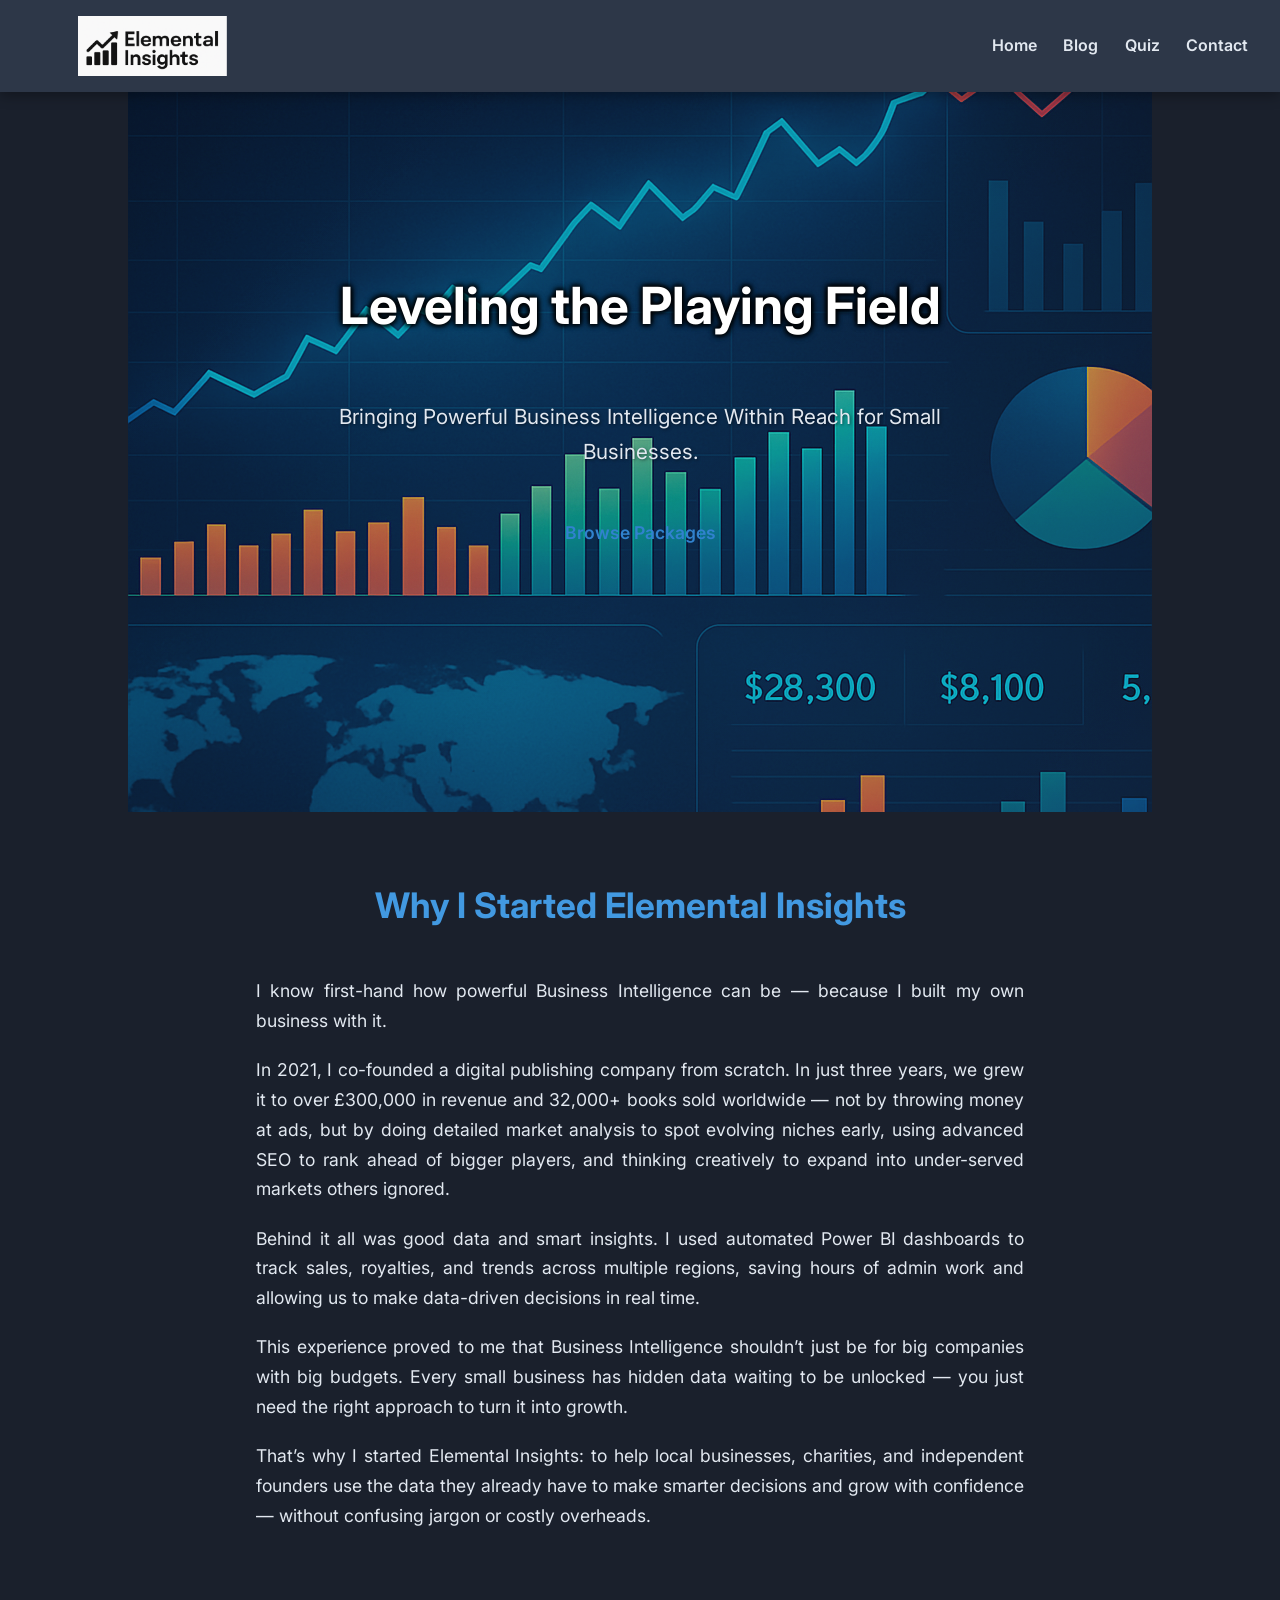
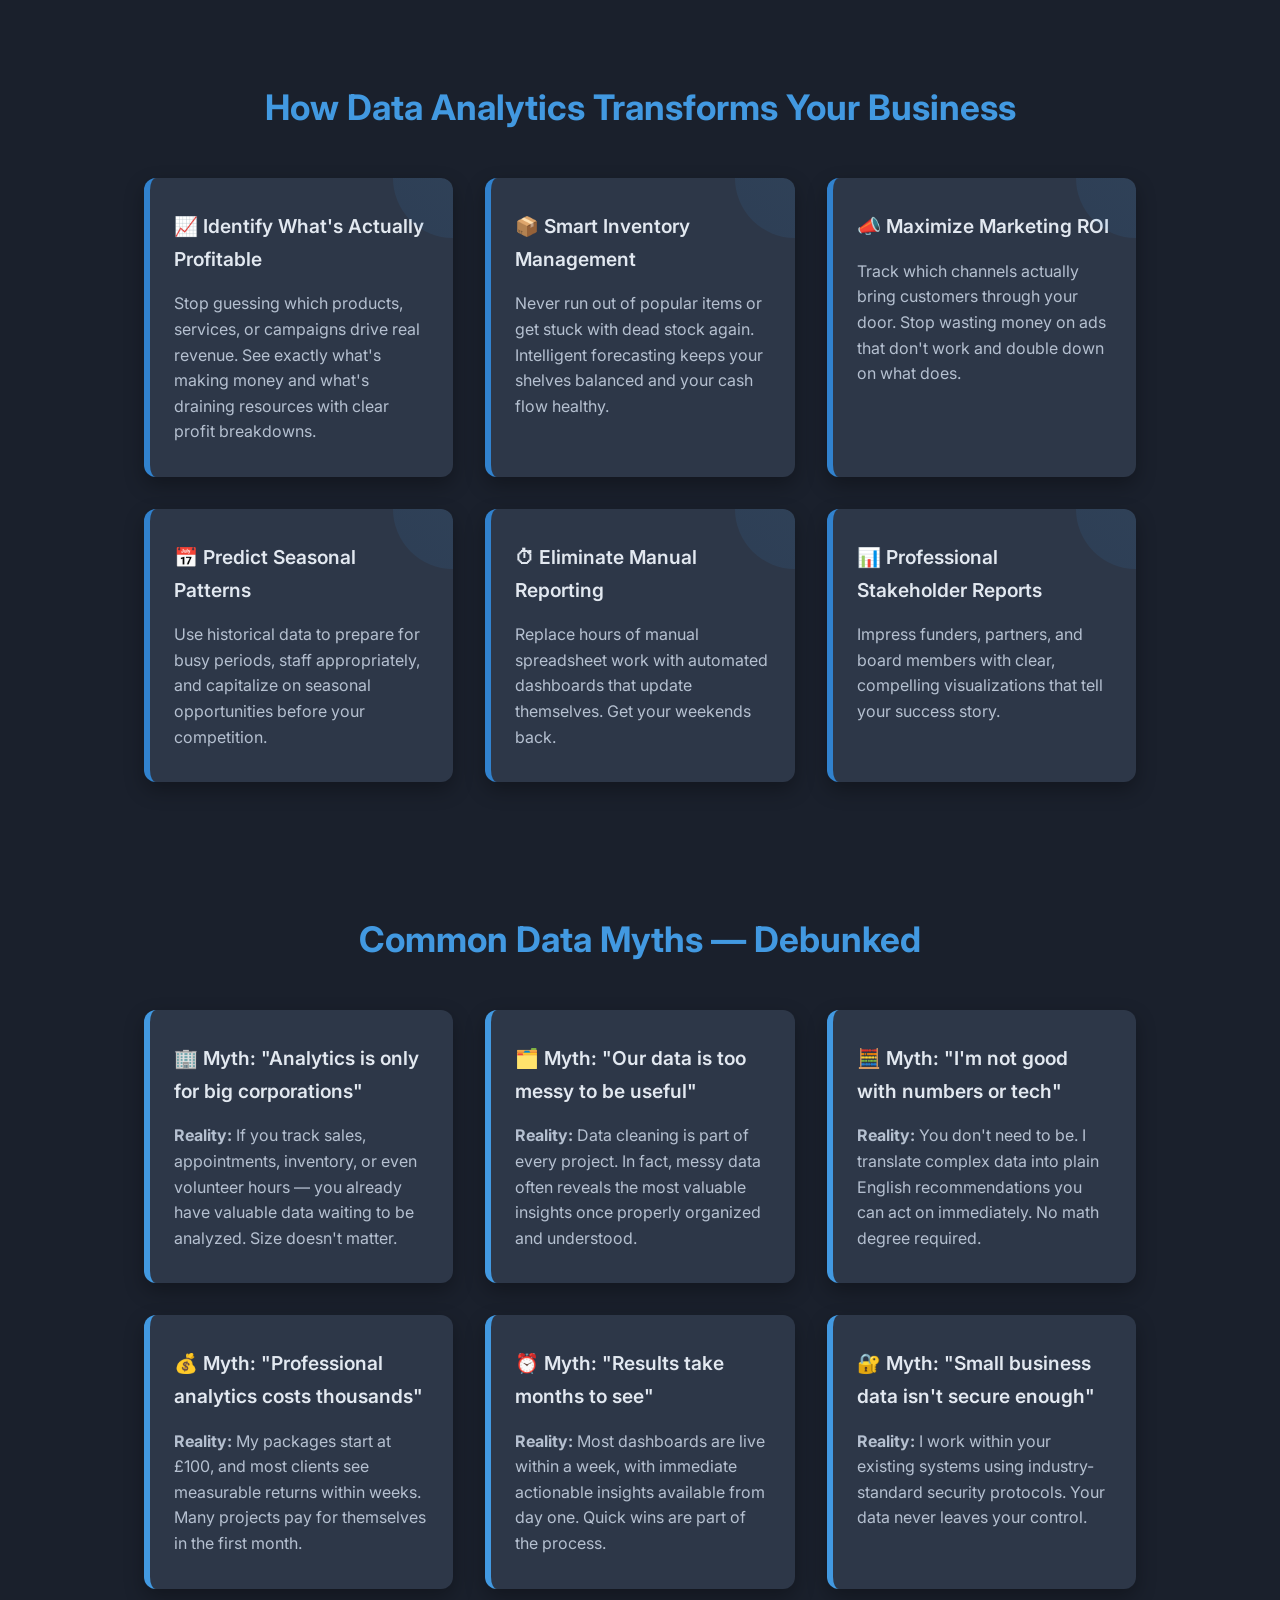
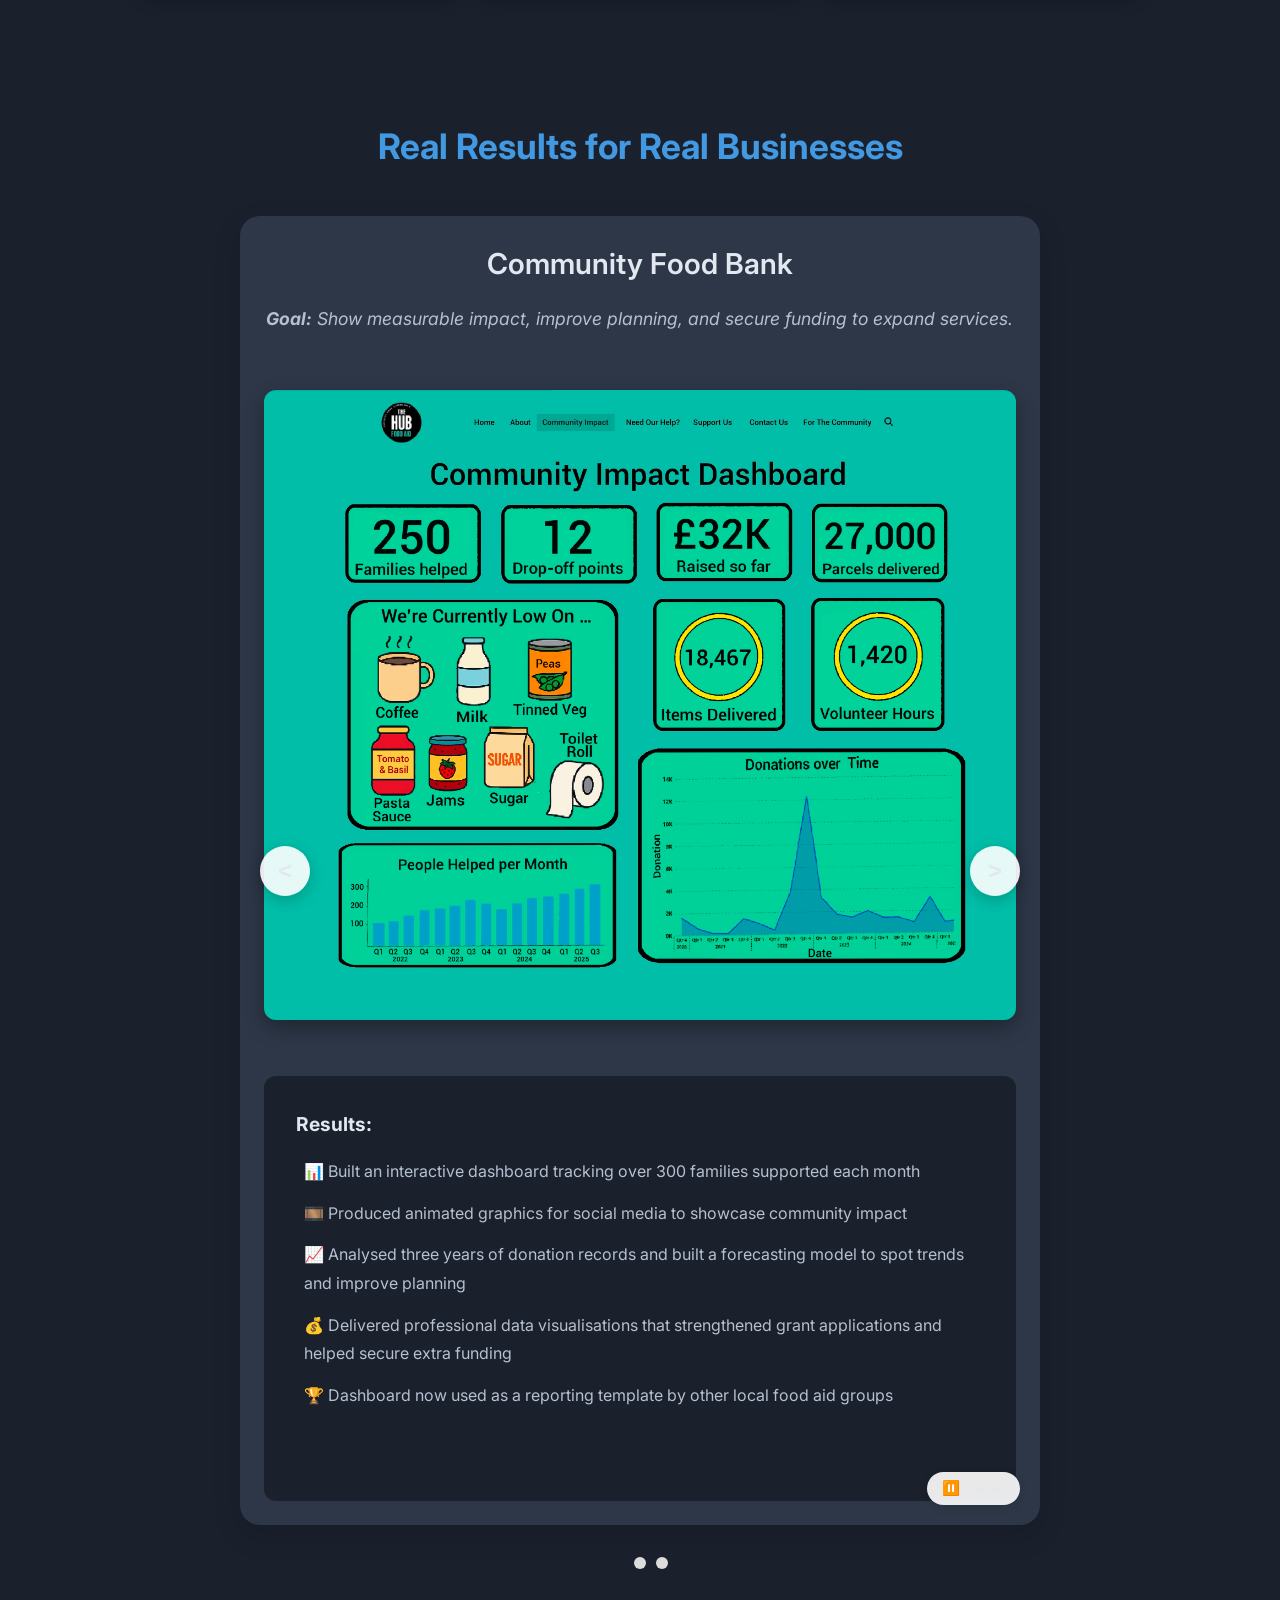
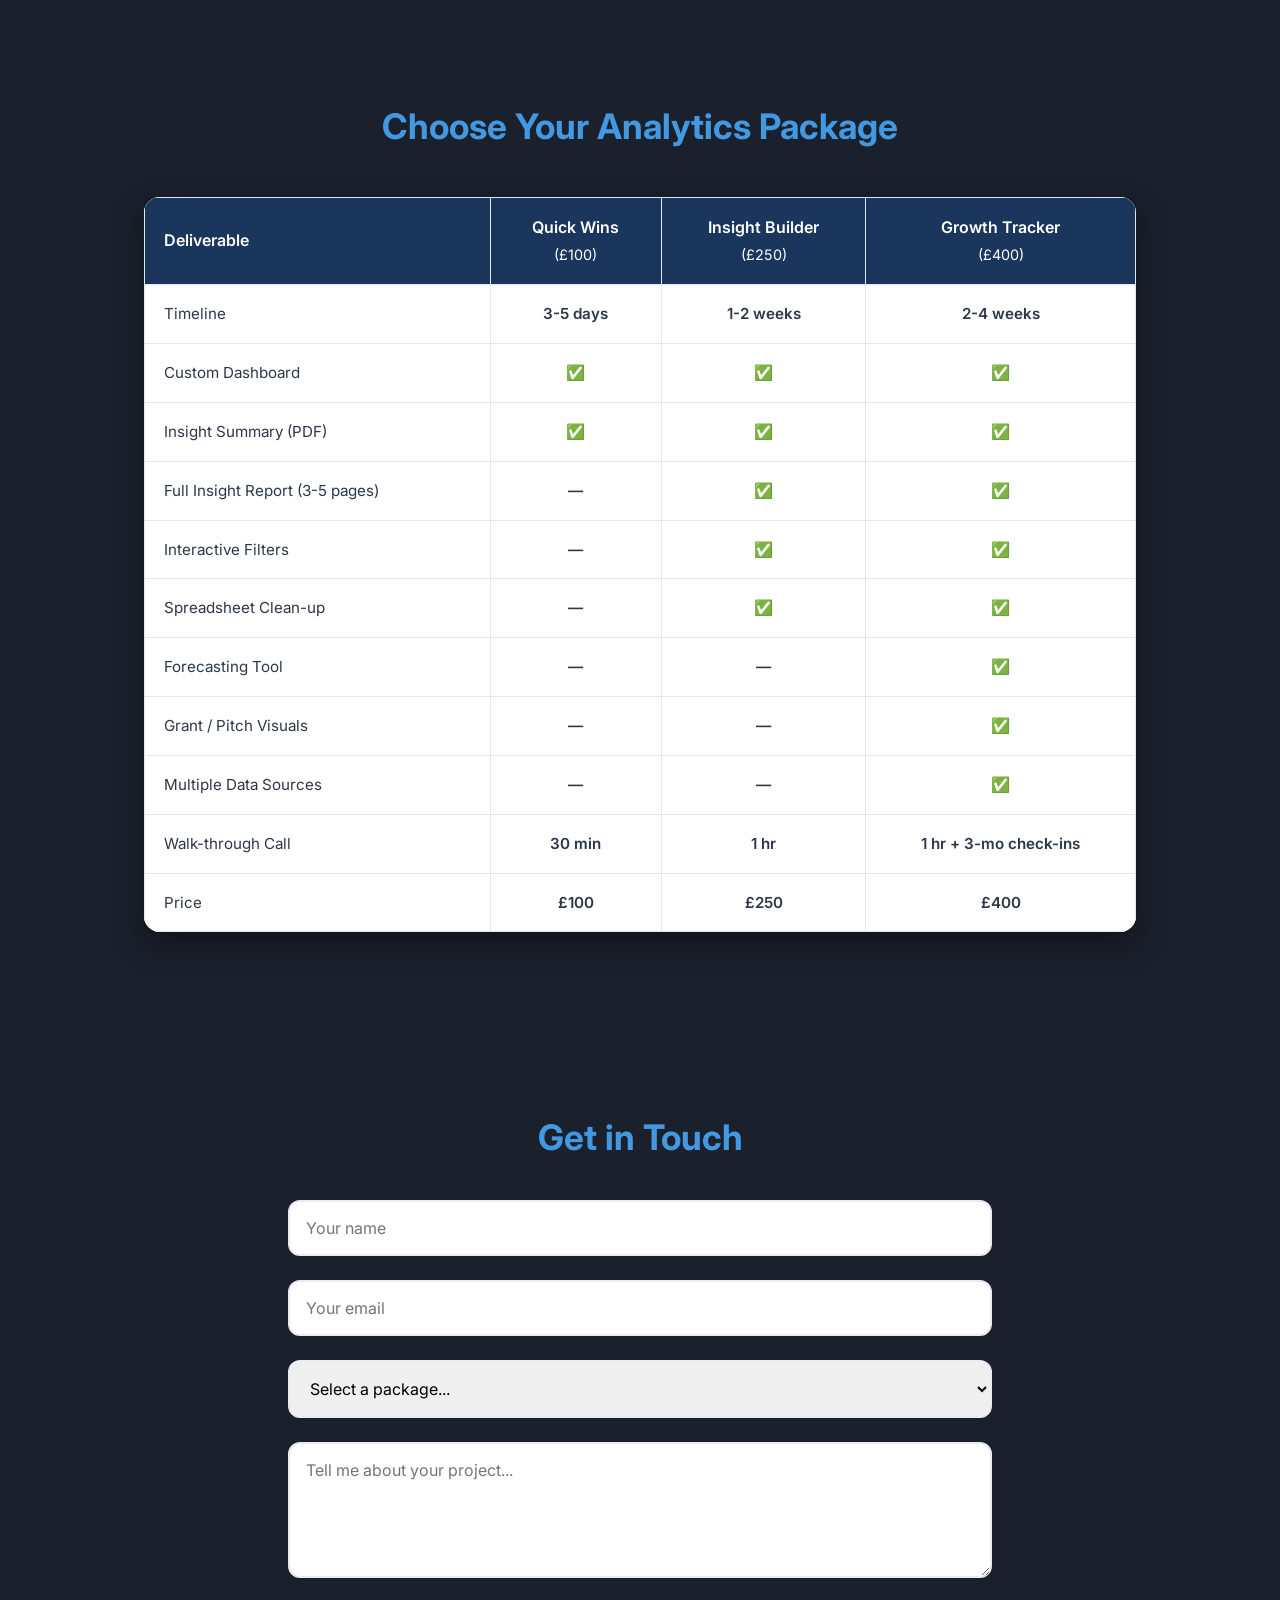
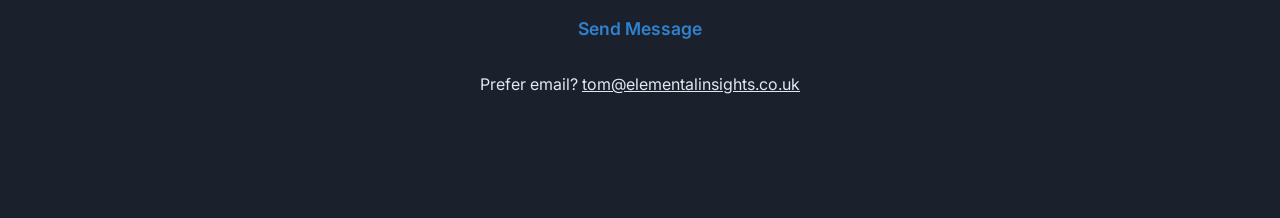
==== index.html @ a01b449b "Update index.html" ====
<!DOCTYPE html>
<html lang="en">
<head>
  <meta charset="UTF-8">
  <meta name="viewport" content="width=device-width, initial-scale=1.0">
  <title>Elemental Insights</title>
  <link href="https://fonts.googleapis.com/css2?family=Inter:wght@400;600;700&display=swap" rel="stylesheet">
  <style>
    :root {
      --brand: #1a365d;
      --accent: #3182ce;
      --secondary: #4299e1;
      --light: #2d3748;
      --white: #ffffff;
      --hover-accent: #2c5282;
      --background: #1a202c;
      --card-bg: #2d3748;
      --text-light: #e2e8f0;
      --text-muted: #b5c0d0;
    }

    * {
      box-sizing: border-box;
      margin: 0;
      padding: 0;
}
@media (max-width: 768px) {
    body {
        padding: 10px 1vw; /* 5% of viewport width on mobile */
    }
}
body {
  font-family: 'Inter', sans-serif;
  background: var(--background);
  color: var(--text-light);
  line-height: 1.7;
  padding: 40px 10vw; /* 15% of viewport width on each side */
}

 /* NAVIGATION */
header {
  display: flex;
  justify-content: space-between;
  align-items: center;
  padding: 1rem 2rem;
  background: var(--card-bg);
  box-shadow: 0 4px 12px rgba(0,0,0,.3);
  position: sticky;
  top: 0 !important;  
  z-index: 999;

  margin-left: -10vw;
  margin-right: -10vw;

  /* Pull header up by the body’s top padding */
  margin-top: -40px; /* MATCH this to your body’s top padding */
  width: 100vw;
}


    .logo {
      display: flex;
      align-items: center;
      gap: 0.6rem;
      font-weight: 700;
      font-size: 1.4rem;
      color: var(--secondary);
    }

    .logo img {
      height: 60px;
      width: 240px;
      object-fit: contain;
    }

    nav a {
      margin-left: 1.4rem;
      color: var(--text-light);
      text-decoration: none;
      font-weight: 600;
      transition: color 0.2s ease;
    }

    nav a:hover {
      color: var(--secondary);
    }

    /* HERO SECTION */
    .hero {
  padding-top: 120px; /* header height + extra */
  min-height: 80vh;
  display: flex;
  flex-direction: column;
  justify-content: flex-start; /* start content from top */
  align-items: center;
  text-align: center;
  padding-left: 40px;
  padding-right: 40px;
  background: linear-gradient(135deg, #1a202c 0%, #2d3748 100%);
  position: relative;
  overflow: hidden;
}
    
 .hero::before {
  content: '';
  position: absolute;
  top: 0;
  left: 0;
  right: 0;
  bottom: 0;
  background: url('Assets/blue.png') center/cover no-repeat;
  opacity: 0.7;
  z-index: 1; /* makes sure it sits behind your text */
}

    .hero-content {
      position: relative;
      z-index: 2;
    }

   .hero h1 {
  margin-top: 50px; /* Adjust this value to push text down */
  font-size: 3.2rem;
  font-weight: 700;
  color: var(--white);
  margin-bottom: 1rem;
  /* Multiple shadows for a smooth black faded outline */
  text-shadow: 
    -2px -2px 4px rgba(0, 0, 0, 0.7),
    2px -2px 4px rgba(0, 0, 0, 0.7),
    -2px 2px 4px rgba(0, 0, 0, 0.7),
    2px 2px 4px rgba(0, 0, 0, 0.7),
    0 0 8px rgba(0, 0, 0, 0.4);
}
  .hero p {
  margin-top: 50px;
  font-size: 1.3rem;
  max-width: 700px;
  margin-bottom: 2rem;
  color: var(--text-light);
  text-shadow: 1px 1px 3px rgba(0, 0, 0, 0.5);
}
      
/* BUTTONS */
.btn {
  display: inline-block;
  padding: 16px 32px;
  font-size: 1.1rem;
  font-weight: 600;
  text-decoration: none;
  border-radius: 8px;
  cursor: pointer;
  transition: all 0.3s ease;
  font-family: inherit;
  min-width: 180px;
  text-align: center;
}

/* Browse Packages Button */
.btn-primary {
  background: #3182ce;  /* <-- blue background always */
  color: var(--white);  /* white text to contrast */
  border: 2px solid #3182ce;
}

.btn-primary:hover {
  background: #2c5282;  /* slightly darker blue on hover */
  color: var(--white);
  transform: translateY(-2px);
}


/* Free Offer Button */
.btn-secondary {
  background: transparent;
  color: #3182ce;
  border: 2px solid #3182ce;
}
.btn-secondary:hover {
  background: #3182ce;
  color: var(--white);
  transform: translateY(-2px);
}

    /* SECTIONS */
    section {
      padding: 4rem 1rem;
      max-width: 1200px;
      margin: auto;
    }

    .section-heading {
      text-align: center;
      margin-bottom: 2.5rem;
      font-size: 2.2rem;
      color: var(--secondary);
      font-weight: 700;
    }

    /* GRIDS */
    .grid {
      display: grid;
      gap: 1.5rem;
    }

    .two-col {
      grid-template-columns: repeat(auto-fit, minmax(280px, 1fr));
    }

    /* CARDS */
    .card {
      background: var(--card-bg);
      padding: 1.8rem;
      border-radius: 12px;
      box-shadow: 0 8px 20px rgba(0,0,0,.3);
      transition: transform 0.3s ease, box-shadow 0.3s ease;
      border: 1px solid rgba(66, 153, 225, 0.1);
    }

    .card:hover {
      transform: translateY(-8px);
      box-shadow: 0 12px 30px rgba(0,0,0,.4);
    }

    /* COMMUNITY FOCUS SECTION */
    .community-focus {
      background: var(--card-bg);
      border-radius: 16px;
      padding: 3rem 2rem;
      margin: 3rem 0;
      text-align: center;
      border: 2px solid var(--accent);
      position: relative;
      overflow: hidden;
    }

    .community-focus::before {
      content: '';
      position: absolute;
      top: 0;
      left: 0;
      right: 0;
      bottom: 0;
      background: linear-gradient(45deg, rgba(49, 130, 206, 0.05) 0%, rgba(66, 153, 225, 0.1) 100%);
    }

    .community-focus-content {
      position: relative;
      z-index: 2;
    }

    .community-focus h3 {
      font-size: 1.8rem;
      color: var(--secondary);
      margin-bottom: 1rem;
    }

    .community-focus .highlight {
      font-size: 1.4rem;
      font-weight: 700;
      color: var(--accent);
      margin: 1rem 0;
    }

    /* HELP SECTION */
    .help-grid {
      display: grid;
      grid-template-columns: repeat(auto-fit, minmax(300px, 1fr));
      gap: 2rem;
      margin-top: 2rem;
    }

    .help-card {
      background: var(--card-bg);
      border-left: 6px solid var(--accent);
      padding: 2rem 1.5rem;
      border-radius: 12px;
      box-shadow: 0 8px 20px rgba(0,0,0,0.3);
      transition: transform 0.3s ease, box-shadow 0.3s ease;
      position: relative;
      overflow: hidden;
    }

    .help-card::before {
      content: '';
      position: absolute;
      top: 0;
      right: 0;
      width: 60px;
      height: 60px;
      background: linear-gradient(45deg, var(--accent), var(--secondary));
      opacity: 0.1;
      border-radius: 0 12px 0 60px;
    }

    .help-card:hover {
      transform: translateY(-8px);
      box-shadow: 0 12px 30px rgba(0,0,0,0.4);
    }

    .help-card h4 {
      margin-bottom: 1rem;
      font-size: 1.2rem;
      color: var(--text-light);
      font-weight: 600;
    }

    .help-card p {
      margin: 0;
      color: var(--text-muted);
      line-height: 1.6;
    }

    /* MYTHS SECTION */
    .myth-grid {
      display: grid;
      grid-template-columns: repeat(auto-fit, minmax(300px, 1fr));
      gap: 2rem;
      margin-top: 2rem;
    }

    .myth-card {
      background: var(--card-bg);
      border-left: 6px solid var(--secondary);
      padding: 2rem 1.5rem;
      border-radius: 12px;
      box-shadow: 0 8px 20px rgba(0,0,0,0.3);
      transition: transform 0.3s ease, box-shadow 0.3s ease;
    }

    .myth-card:hover {
      transform: translateY(-8px);
      box-shadow: 0 12px 30px rgba(0,0,0,0.4);
    }

    .myth-card h4 {
      margin-bottom: 1rem;
      font-size: 1.2rem;
      color: var(--text-light);
      font-weight: 600;
    }

    .myth-card p {
      margin: 0;
      color: var(--text-muted);
      line-height: 1.6;
    }

    /* CAROUSEL */
.carousel-container {
    position: relative;
    max-width: 800px;
    margin: 0 auto;
    overflow: hidden;
    border-radius: 20px;
    box-shadow: 0 10px 30px rgba(0,0,0,0.1);
}

.carousel-track {
    display: flex;
    transition: transform 0.5s ease-in-out;
    width: 300%; /* Changed from 300% */
}
    
.carousel-card {
    flex: 0 0 33.333%; /* Changed from 33.333% */
    background: var(--card-bg);
    padding: 1.5rem;
    display: flex;
    flex-direction: column;
    min-height: 450px;
    color: var(--text-light);
}

.carousel-content h3 {
    font-size: 1.8rem;
    color: var(--text-light);
    margin-bottom: 1rem;
    font-weight: 600;
    text-align: center;
}

.carousel-content p {
    font-size: 1.1rem;
    color: var(--text-muted);
    margin-bottom: 1.5rem;
    line-height: 1.6;
    font-style: italic;
    text-align: center;
}

        .section-image {
            margin: 1rem 0;
            text-align: center;
        }

        .section-image img {
            max-width: 100%;
            height: 200px;
            object-fit: cover;
            border-radius: 12px;
            box-shadow: 0 5px 15px rgba(0,0,0,0.1);
        }

       .results-container {
  background: var(--background); /* Was cut off at "backgroun" */
  padding: 2rem;
  border-radius: 12px;
  margin-top: 1rem;
  flex-grow: 1;
}

.results-container h4 {
  color: var(--text-light);
  margin-bottom: 1rem;
  font-size: 1.2rem;
}

.results-container ul {
  list-style: none;
  color: var(--text-muted);
  line-height: 1.8;
}

.results-container li {
  margin-bottom: 0.8rem;
  padding-left: 0.5rem;
}

.carousel-btn {
  position: absolute;
  top: 50%;
  transform: translateY(-50%);
  background: rgba(255, 255, 255, 0.9);
  border: none;
  border-radius: 50%;
  width: 50px;
  height: 50px;
  font-size: 1.5rem;
  font-weight: bold;
  color: var(--primary);
  cursor: pointer;
  box-shadow: 0 4px 15px rgba(0,0,0,0.2);
  transition: all 0.3s ease;
  z-index: 10;
}

.carousel-btn:hover {
  background: var(--primary);
  color: white;
  transform: translateY(-50%) scale(1.1);
}

.carousel-btn.prev {
  left: 20px;
}

.carousel-btn.next {
  right: 20px;
}

.carousel-indicators {
  display: flex;
  justify-content: center;
  gap: 10px;
  margin-top: 2rem;
}

.indicator {
  width: 12px;
  height: 12px;
  border-radius: 50%;
  background: #ddd;
  cursor: pointer;
  transition: all 0.3s ease;
}

.indicator.active {
  background: var(--primary);
  transform: scale(1.2);
}

.pause-play-btn {
  position: absolute;
  bottom: 20px;
  right: 20px;
  background: rgba(255, 255, 255, 0.9);
  border: none;
  border-radius: 25px;
  padding: 8px 15px;
  font-size: 0.9rem;
  color: var(--primary);
  cursor: pointer;
  box-shadow: 0 2px 10px rgba(0,0,0,0.1);
  transition: all 0.3s ease;
}

.pause-play-btn:hover {
  background: var(--primary);
  color: white;
}

        @media (max-width: 768px) {
            .section-heading {
                font-size: 2rem;
                margin-bottom: 2rem;
            }

            .carousel-card {
                padding: 1.5rem;
                min-height: 500px;
            }

            .carousel-content h3 {
                font-size: 1.5rem;
            }

            .carousel-content p {
                font-size: 1rem;
            }

          .carousel-btn {
  position: absolute;
  top: 50%;
  transform: translateY(-50%);
  background: rgba(49, 130, 206, 0.9); /* Use solid color instead of var(--primary) */
  border: none;
  border-radius: 50%;
  width: 50px;
  height: 50px;
  font-size: 1.5rem;
  font-weight: bold;
  color: white; /* Use white instead of variable */
  cursor: pointer;
  box-shadow: 0 4px 15px rgba(0,0,0,0.2);
  transition: all 0.3s ease;
  z-index: 10;
}
.carousel-btn:hover {
  background: #2c5282; /* Use solid color instead of var(--primary) */
  color: white;
  transform: translateY(-50%) scale(1.1);
}
            .carousel-btn.prev {
                left: 10px;
            }

            .carousel-btn.next {
                right: 10px;
            }
        }

    /* TABLES */
    .table-container {
      background: var(--white);
      border-radius: 16px;
      overflow: hidden;
      box-shadow: 0 12px 30px rgba(0,0,0,0.4);
      margin-top: 2rem;
    }

    table {
      width: 100%;
      border-collapse: collapse;
      font-size: 0.95rem;
      background: var(--white);
    }

    th, td {
      padding: 1rem 1.2rem;
      border: 1px solid #e2e8f0;
      text-align: center;
    }

    th {
      background: var(--brand);
      color: var(--white);
      font-weight: 600;
      font-size: 1rem;
    }

    td {
      color: #2d3748;
    }

    th:first-child, td:first-child {
      text-align: left;
    }

    td.center {
      text-align: center;
      font-weight: 600;
    }

    select {
      cursor: pointer;
    }

    /* IMAGES */
    .section-image {
      text-align: center;
      margin: 2rem 0;
    }

    .section-image img {
      max-width: 100%;
      height: auto;
      border-radius: 12px;
      box-shadow: 0 8px 20px rgba(0,0,0,0.3);
    }

    /* FOOTER */
    footer {
      background: var(--brand);
      color: var(--white);
      text-align: center;
      padding: 3rem 1rem;
      font-size: 0.9rem;
      margin-top: 4rem;
    }

    /* RESPONSIVE */
    @media (max-width: 768px) {
      .hero h1 {
        font-size: 2.4rem;
      }

      .hero p {
        font-size: 1.1rem;
      }

      .btn {
        min-width: 150px;
        padding: 14px 24px;
      }

      .carousel-card iframe {
        height: 500px;
      }

      .logo img {
        width: 180px;
        height: 45px;
      }

      nav {
        display: flex;
        flex-wrap: wrap;
        gap: 0.5rem;
      }

      nav a {
        margin-left: 0.5rem;
        font-size: 0.9rem;
      }

      th, td {
        padding: 0.7rem;
        font-size: 0.85rem;
      }
    }

      /* Contact Form Styles */
#contact {
    max-width: 800px;
    margin: 4rem auto 2rem;
    background: var(--background);
    padding: 3rem;
    border-radius: 20px;
    box-shadow: var(--shadow);
}

#contact .section-heading {
    margin-bottom: 2rem;
}

form {
    display: flex;
    flex-direction: column;
    gap: 1.5rem;
}

input, select, textarea {
    width: 100%;
    padding: 1rem;
    border: 2px solid #e9ecef;
    border-radius: 12px;
    font-size: 1rem;
    font-family: inherit;
    transition: border-color 0.3s ease;
}

input:focus, select:focus, textarea:focus {
    outline: none;
    border-color: var(--primary);
    box-shadow: 0 0 0 3px rgba(102, 126, 234, 0.1);
}

textarea {
    resize: vertical;
    min-height: 120px;
}

.btn {
    padding: 1rem 2rem;
    border: none;
    border-radius: 12px;
    font-size: 1.1rem;
    font-weight: 600;
    cursor: pointer;
    transition: all 0.3s ease;
    text-decoration: none;
    display: inline-block;
    text-align: center;
}

.btn-primary {
    background: linear-gradient(135deg, var(--primary) 0%, var(--secondary) 100%);
    color: white;
}

.btn-primary:hover {
    transform: translateY(-2px);
    box-shadow: 0 10px 25px rgba(102, 126, 234, 0.3);
}

footer {
    text-align: center;
    padding: 2rem;
    color: var(--text-muted);
    background: var(--background);
    margin-top: 2rem;
}
    .about-text {
  max-width: 800px;
  margin: 0 auto;
  padding: 0 1rem;
  text-align: justify;
  font-size: 1.1rem;
  line-height: 1.7;
}

.about-text p {
  margin-bottom: 1.2rem; /* adds clear space between paragraphs */
}
  </style>
</head>
















  



  
<body>
   <!-- NAVIGATION-->
  <header>
  <div class="logo">
    <img src="Assets/logo.png" alt="Elemental Insights Logo">
  </div>
  <nav>
    <a href="index.html">Home</a>
    <a href="blog.html">Blog</a>
    <a href="quiz.html">Quiz</a>
    <a href="index.html#contact">Contact</a>
  </nav>
</header>

  <!-- HERO -->
  <section class="hero" id="hero">
    <div class="hero-content">
      <h1>Leveling the Playing Field</h1>
      <p>Bringing Powerful Business Intelligence Within Reach for Small Businesses.</p>
      <div style="display: flex; gap: 1rem; flex-wrap: wrap; justify-content: center; margin-top: 2rem;">
        <a href="#packages" class="btn btn-secondary">Browse Packages</a>
      </div>
    </div>
  </section>

<!-- ABOUT -->
<section id="about">
  <h2 class="section-heading">Why I Started Elemental Insights</h2>
  <div class="about-text">
    <p>I know first-hand how powerful Business Intelligence can be — because I built my own business with it.</p>
    <p>In 2021, I co-founded a digital publishing company from scratch. In just three years, we grew it to over £300,000 in revenue and 32,000+ books sold worldwide — not by throwing money at ads, but by doing detailed market analysis to spot evolving niches early, using advanced SEO to rank ahead of bigger players, and thinking creatively to expand into under-served markets others ignored.</p>
    <p>Behind it all was good data and smart insights. I used automated Power BI dashboards to track sales, royalties, and trends across multiple regions, saving hours of admin work and allowing us to make data-driven decisions in real time.</p>
    <p>This experience proved to me that Business Intelligence shouldn’t just be for big companies with big budgets. Every small business has hidden data waiting to be unlocked — you just need the right approach to turn it into growth.</p>
    <p>That’s why I started Elemental Insights: to help local businesses, charities, and independent founders use the data they already have to make smarter decisions and grow with confidence — without confusing jargon or costly overheads.</p>
  </div>
</section>
  

  <!-- HOW I HELP -->
  <section id="help">
    <h2 class="section-heading">How Data Analytics Transforms Your Business</h2>
    <div class="section-image">
     
    </div>
    <div class="help-grid">
      <div class="help-card">
        <h4>📈 Identify What's Actually Profitable</h4>
        <p>Stop guessing which products, services, or campaigns drive real revenue. See exactly what's making money and what's draining resources with clear profit breakdowns.</p>
      </div>

      <div class="help-card">
        <h4>📦 Smart Inventory Management</h4>
        <p>Never run out of popular items or get stuck with dead stock again. Intelligent forecasting keeps your shelves balanced and your cash flow healthy.</p>
      </div>

      <div class="help-card">
        <h4>📣 Maximize Marketing ROI</h4>
        <p>Track which channels actually bring customers through your door. Stop wasting money on ads that don't work and double down on what does.</p>
      </div>

      <div class="help-card">
        <h4>📅 Predict Seasonal Patterns</h4>
        <p>Use historical data to prepare for busy periods, staff appropriately, and capitalize on seasonal opportunities before your competition.</p>
      </div>

      <div class="help-card">
        <h4>⏱ Eliminate Manual Reporting</h4>
        <p>Replace hours of manual spreadsheet work with automated dashboards that update themselves. Get your weekends back.</p>
      </div>

      <div class="help-card">
        <h4>📊 Professional Stakeholder Reports</h4>
        <p>Impress funders, partners, and board members with clear, compelling visualizations that tell your success story.</p>
      </div>
    </div>
  </section>

  <!-- MYTHS -->
  <section id="myths">
    <h2 class="section-heading">Common Data Myths — Debunked</h2>
    <div class="section-image">
    
    </div>
    <div class="myth-grid">
      <div class="myth-card">
        <h4>🏢 Myth: "Analytics is only for big corporations"</h4>
        <p><strong>Reality:</strong> If you track sales, appointments, inventory, or even volunteer hours — you already have valuable data waiting to be analyzed. Size doesn't matter.</p>
      </div>

      <div class="myth-card">
        <h4>🗂️ Myth: "Our data is too messy to be useful"</h4>
        <p><strong>Reality:</strong> Data cleaning is part of every project. In fact, messy data often reveals the most valuable insights once properly organized and understood.</p>
      </div>

      <div class="myth-card">
        <h4>🧮 Myth: "I'm not good with numbers or tech"</h4>
        <p><strong>Reality:</strong> You don't need to be. I translate complex data into plain English recommendations you can act on immediately. No math degree required.</p>
      </div>

      <div class="myth-card">
        <h4>💰 Myth: "Professional analytics costs thousands"</h4>
        <p><strong>Reality:</strong> My packages start at £100, and most clients see measurable returns within weeks. Many projects pay for themselves in the first month.</p>
      </div>

      <div class="myth-card">
        <h4>⏰ Myth: "Results take months to see"</h4>
        <p><strong>Reality:</strong> Most dashboards are live within a week, with immediate actionable insights available from day one. Quick wins are part of the process.</p>
      </div>

      <div class="myth-card">
        <h4>🔐 Myth: "Small business data isn't secure enough"</h4>
        <p><strong>Reality:</strong> I work within your existing systems using industry-standard security protocols. Your data never leaves your control.</p>
      </div>
    </div>
  </section>

  <!-- CASE STUDIES -->
   <section id="cases">
  <h2 class="section-heading">Real Results for Real Businesses</h2>
  <div class="carousel-container">
    <div class="carousel-track" id="carouselTrack">

      <!-- Case Study 1 -->
      <div class="carousel-card">
        <div class="carousel-content">
          <h3>Community Food Bank</h3>
          <p><strong>Goal:</strong> Show measurable impact, improve planning, and secure funding to expand services.</p>
        </div>
        <div class="section-image">
          <img src="Assets/Food_bank_dashboard.JPG" alt="Community food bank dashboard">
        </div>
        <div class="results-container">
          <h4>Results:</h4>
          <ul>
            <li>📊 Built an interactive dashboard tracking over 300 families supported each month</li>
            <li>🎞️ Produced animated graphics for social media to showcase community impact</li>
            <li>📈 Analysed three years of donation records and built a forecasting model to spot trends and improve planning</li>
            <li>💰 Delivered professional data visualisations that strengthened grant applications and helped secure extra funding</li>
            <li>🏆 Dashboard now used as a reporting template by other local food aid groups</li>
          </ul>
        </div>
      </div>

      <!-- Case Study 2 -->
      <div class="carousel-card">
        <div class="carousel-content">
          <h3>Independent Amazon Publisher</h3>
          <p><strong>Goal:</strong> Track royalties by niche, find high-ROI keywords, and grow organic sales.</p>
        </div>
        <div class="section-image">
          <img src="Assets/Book_Dashbord.GIF" alt="Amazon KDP sales dashboard">
        </div>
        <div class="results-container">
          <h4>Results:</h4>
          <ul>
            <li>📚 Built a clear sales dashboard tracking royalties by book type, keyword, and season</li>
            <li>🔍 Identified top-performing niches and keywords, boosting ad ROI by 40%</li>
            <li>📈 Discovered new keywords that tripled monthly organic sales</li>
            <li>⏰ Automated daily royalty tracking, saving hours of manual downloads</li>
          </ul>
        </div>
      </div>

      <!-- Case Study 3 -->
      <div class="carousel-card">
        <div class="carousel-content">
          <h3>Independent E-commerce Store</h3>
          <p><strong>Goal:</strong> Optimise inventory, identify bestsellers, and increase repeat purchases.</p>
        </div>
        <div class="section-image">
          <img src="Assets/Online_retail_dashboard.GIF" alt="E-commerce sales and inventory dashboard">
        </div>
        <div class="results-container">
          <h4>Results:</h4>
          <ul>
            <li>📦 Built an inventory dashboard showing bestsellers and slow movers in real time</li>
            <li>📈 Identified repeat customer segments with double the average order value</li>
            <li>🔄 Improved stock turnover by 20% through smarter restock planning</li>
            <li>💌 Enabled targeted email campaigns that increased repeat sales by 25% in three months</li>
          </ul>
       </div>
      </div>
</div> <!-- This closes carousel-track -->
    
    <!-- Move the buttons HERE - after carousel-track closes but before carousel-container closes -->
    <button class="carousel-btn prev" onclick="prevSlide()">&lt;</button>
    <button class="carousel-btn next" onclick="nextSlide()">&gt;</button>
    <button class="pause-play-btn" id="pausePlayBtn" onclick="toggleAutoSlide()">⏸️ Pause</button>
        
  </div> <!-- This closes carousel-container -->
        <div class="carousel-indicators">
            <span class="indicator active" onclick="goToSlide(0)"></span>
            <span class="indicator" onclick="goToSlide(1)"></span>
            <span class="indicator" onclick="goToSlide(2)"></span>
        </div>
    </section>

    <script>
        document.addEventListener('DOMContentLoaded', function() {
    let currentSlide = 0;
    const totalSlides = 3;
    let autoSlideInterval;
    let isAutoSliding = true;
    const autoSlideDelay = 5000;

    const carouselTrack = document.getElementById('carouselTrack');
    const indicators = document.querySelectorAll('.indicator');
    const pausePlayBtn = document.getElementById('pausePlayBtn');

    if (!carouselTrack) {
        console.error('Carousel track not found');
        return;
    }

 function updateCarousel() {
    const translateX = -currentSlide * 33.333;
    carouselTrack.style.transform = `translateX(${translateX}%)`;
    
    // Update indicators
    if (indicators.length > 0) {
        indicators.forEach((indicator, index) => {
            indicator.classList.toggle('active', index === currentSlide);
        });
    }
}
  
    function nextSlide() {
    currentSlide = (currentSlide + 1) % totalSlides;
    updateCarousel();
}

function prevSlide() {
    currentSlide = (currentSlide - 1 + totalSlides) % totalSlides;
    updateCarousel();
}

   window.goToSlide = function(index) {
    if (index >= 0 && index < totalSlides) { // Add bounds checking
        currentSlide = index;
        updateCarousel();
    }
}

    window.nextSlide = nextSlide;
    window.prevSlide = prevSlide;

    function startAutoSlide() {
        autoSlideInterval = setInterval(nextSlide, autoSlideDelay);
    }

    function stopAutoSlide() {
        clearInterval(autoSlideInterval);
    }

    window.toggleAutoSlide = function() {
        if (isAutoSliding) {
            stopAutoSlide();
            if (pausePlayBtn) pausePlayBtn.innerHTML = '▶️ Play';
            isAutoSliding = false;
        } else {
            startAutoSlide();
            if (pausePlayBtn) pausePlayBtn.innerHTML = '⏸️ Pause';
            isAutoSliding = true;
        }
    }

    // Event listeners
    const carouselContainer = document.querySelector('.carousel-container');
    if (carouselContainer) {
        carouselContainer.addEventListener('mouseenter', () => {
            if (isAutoSliding) stopAutoSlide();
        });

        carouselContainer.addEventListener('mouseleave', () => {
            if (isAutoSliding) startAutoSlide();
        });
    }

    // Initialize
    updateCarousel();
    startAutoSlide();

    // Package selection function
    window.selectPackage = function(packageType) {
        setTimeout(() => {
            const packageSelect = document.getElementById('package-select');
            if (packageSelect) {
                packageSelect.value = packageType;
                packageSelect.focus();
            }
        }, 500);
    }
});
    </script>

   <!-- PACKAGES -->
    <section id="packages">
        <h2 class="section-heading">Choose Your Analytics Package</h2>
        <div class="section-image">
        </div>
        <div class="table-container">
            <table>
                <thead>
                    <tr>
                        <th>Deliverable</th>
                        <th>Quick Wins<br><span style="font-weight: 400; font-size: 0.9rem;">(£100)</span></th>
                        <th>Insight Builder<br><span style="font-weight: 400; font-size: 0.9rem;">(£250)</span></th>
                        <th>Growth Tracker<br><span style="font-weight: 400; font-size: 0.9rem;">(£400)</span></th>
                    </tr>
                </thead>
                <tbody>
                    <tr>
                        <td class="feature-name">Timeline</td>
                        <td class="center">3-5 days</td>
                        <td class="center">1-2 weeks</td>
                        <td class="center">2-4 weeks</td>
                    </tr>
                    <tr>
                        <td class="feature-name">Custom Dashboard</td>
                        <td class="center check">✅</td>
                        <td class="center check">✅</td>
                        <td class="center check">✅</td>
                    </tr>
                    <tr>
                        <td class="feature-name">Insight Summary (PDF)</td>
                        <td class="center check">✅</td>
                        <td class="center check">✅</td>
                        <td class="center check">✅</td>
                    </tr>
                    <tr>
                        <td class="feature-name">Full Insight Report (3-5 pages)</td>
                        <td class="center cross">—</td>
                        <td class="center check">✅</td>
                        <td class="center check">✅</td>
                    </tr>
                    <tr>
                        <td class="feature-name">Interactive Filters</td>
                        <td class="center cross">—</td>
                        <td class="center check">✅</td>
                        <td class="center check">✅</td>
                    </tr>
                    <tr>
                        <td class="feature-name">Spreadsheet Clean-up</td>
                        <td class="center cross">—</td>
                        <td class="center check">✅</td>
                        <td class="center check">✅</td>
                    </tr>
                    <tr>
                        <td class="feature-name">Forecasting Tool</td>
                        <td class="center cross">—</td>
                        <td class="center cross">—</td>
                        <td class="center check">✅</td>
                    </tr>
                    <tr>
                        <td class="feature-name">Grant / Pitch Visuals</td>
                        <td class="center cross">—</td>
                        <td class="center cross">—</td>
                        <td class="center check">✅</td>
                    </tr>
                    <tr>
                        <td class="feature-name">Multiple Data Sources</td>
                        <td class="center cross">—</td>
                        <td class="center cross">—</td>
                        <td class="center check">✅</td>
                    </tr>
                    <tr>
                        <td class="feature-name">Walk-through Call</td>
                        <td class="center">30 min</td>
                        <td class="center">1 hr</td>
                        <td class="center">1 hr + 3-mo check-ins</td>
                    </tr>
                    <tr>
                        <td class="feature-name price-highlight">Price</td>
                        <td class="center price-highlight">£100</td>
                        <td class="center price-highlight">£250</td>
                        <td class="center price-highlight">£400</td>
                    </tr>
                </tbody>
            </table>
        </div>
    </section>
   
       <!-- CONTACT -->
    <section id="contact">
        <h2 class="section-heading">Get in Touch</h2>
        <form action="https://formspree.io/f/mnqepjwp" method="POST">
            <input type="text" name="name" placeholder="Your name" required>
            <input type="email" name="email" placeholder="Your email" required>
            <select name="package" id="package-select" required>
                <option value="">Select a package...</option>
                <option value="quick-wins">Quick Wins - £100</option>
                <option value="insight-builder">Insight Builder - £250</option>
                <option value="growth-tracker">Growth Tracker - £400</option>
                <option value="consultation">Just want to chat first</option>
            </select>
            <textarea name="message" rows="5" placeholder="Tell me about your project..." required></textarea>
            <button type="submit" class="btn btn-secondary">Send Message</button>
        </form>
        <p style="text-align:center;margin-top:1rem">Prefer email? <a href="mailto:tom@elementalinsights.co.uk" style="color: var(--primary);">tom@elementalinsights.co.uk</a></p>
    </section>

</body>
</html>
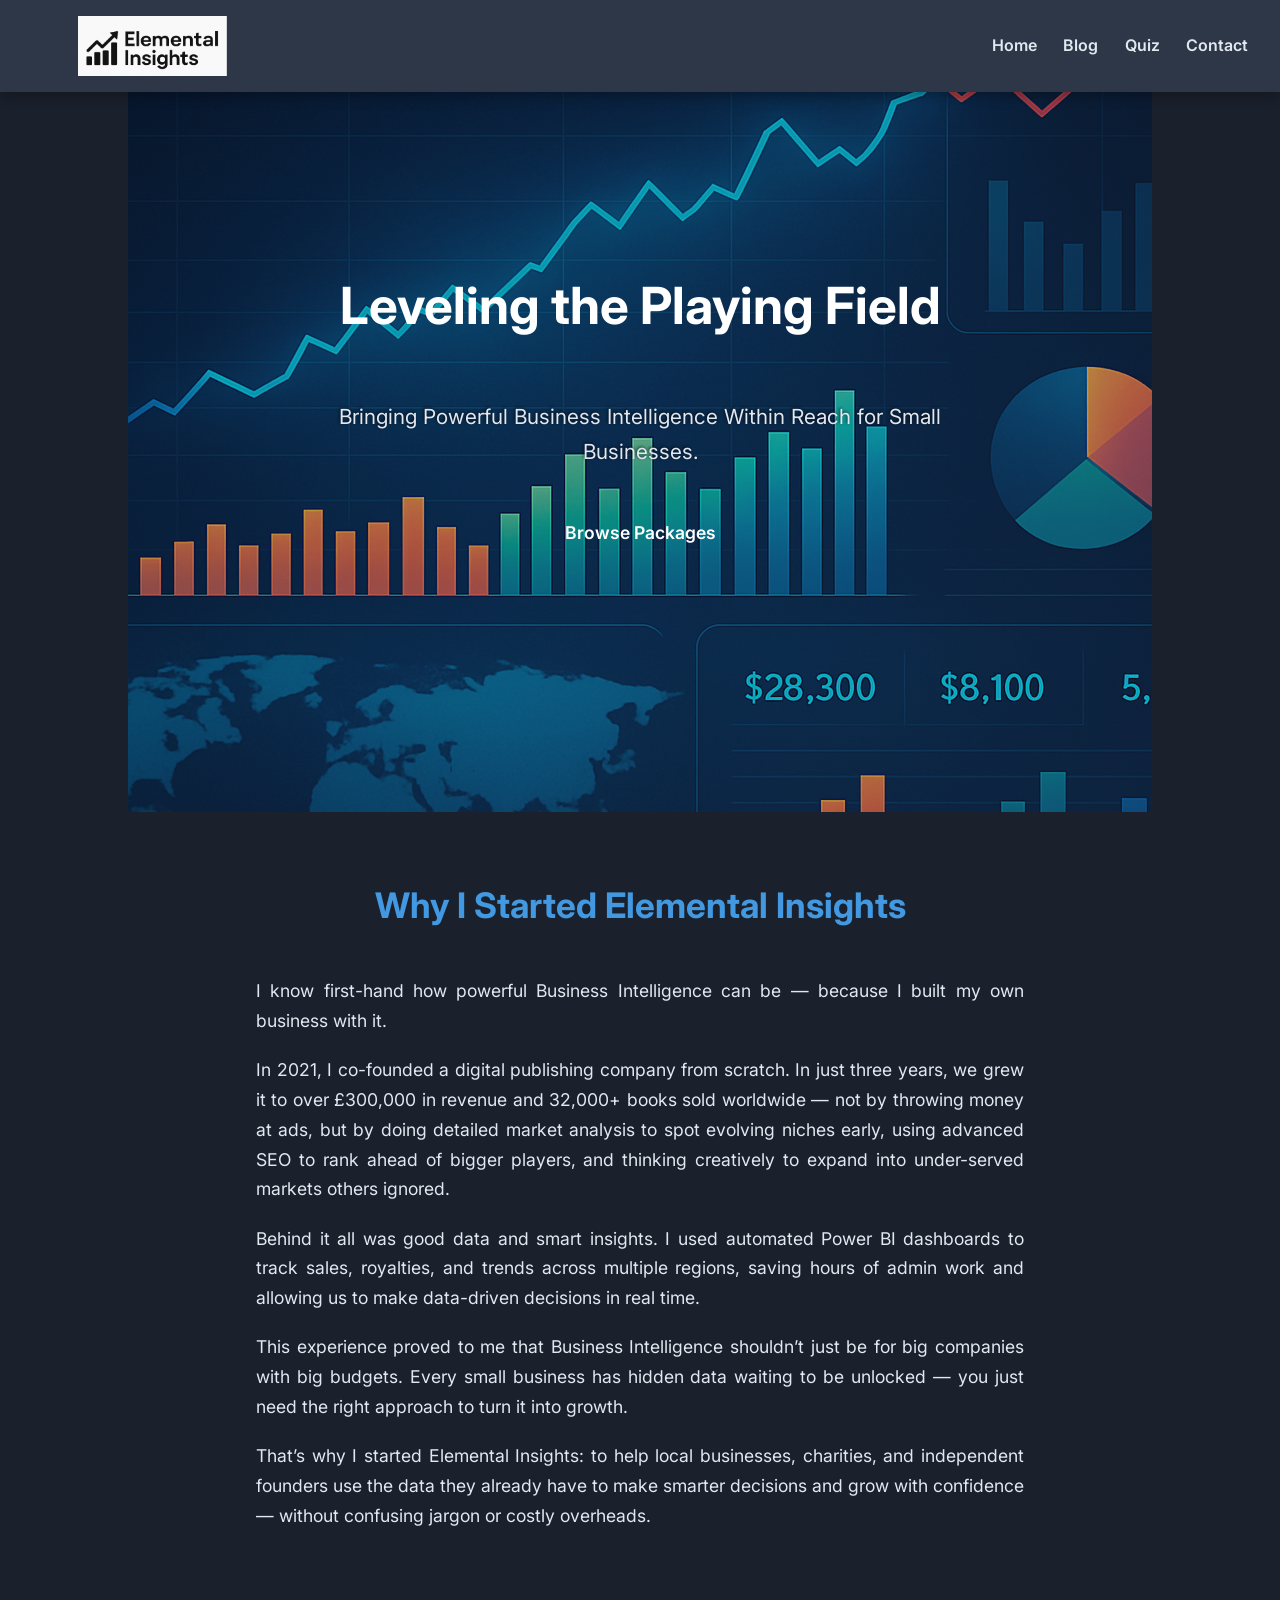
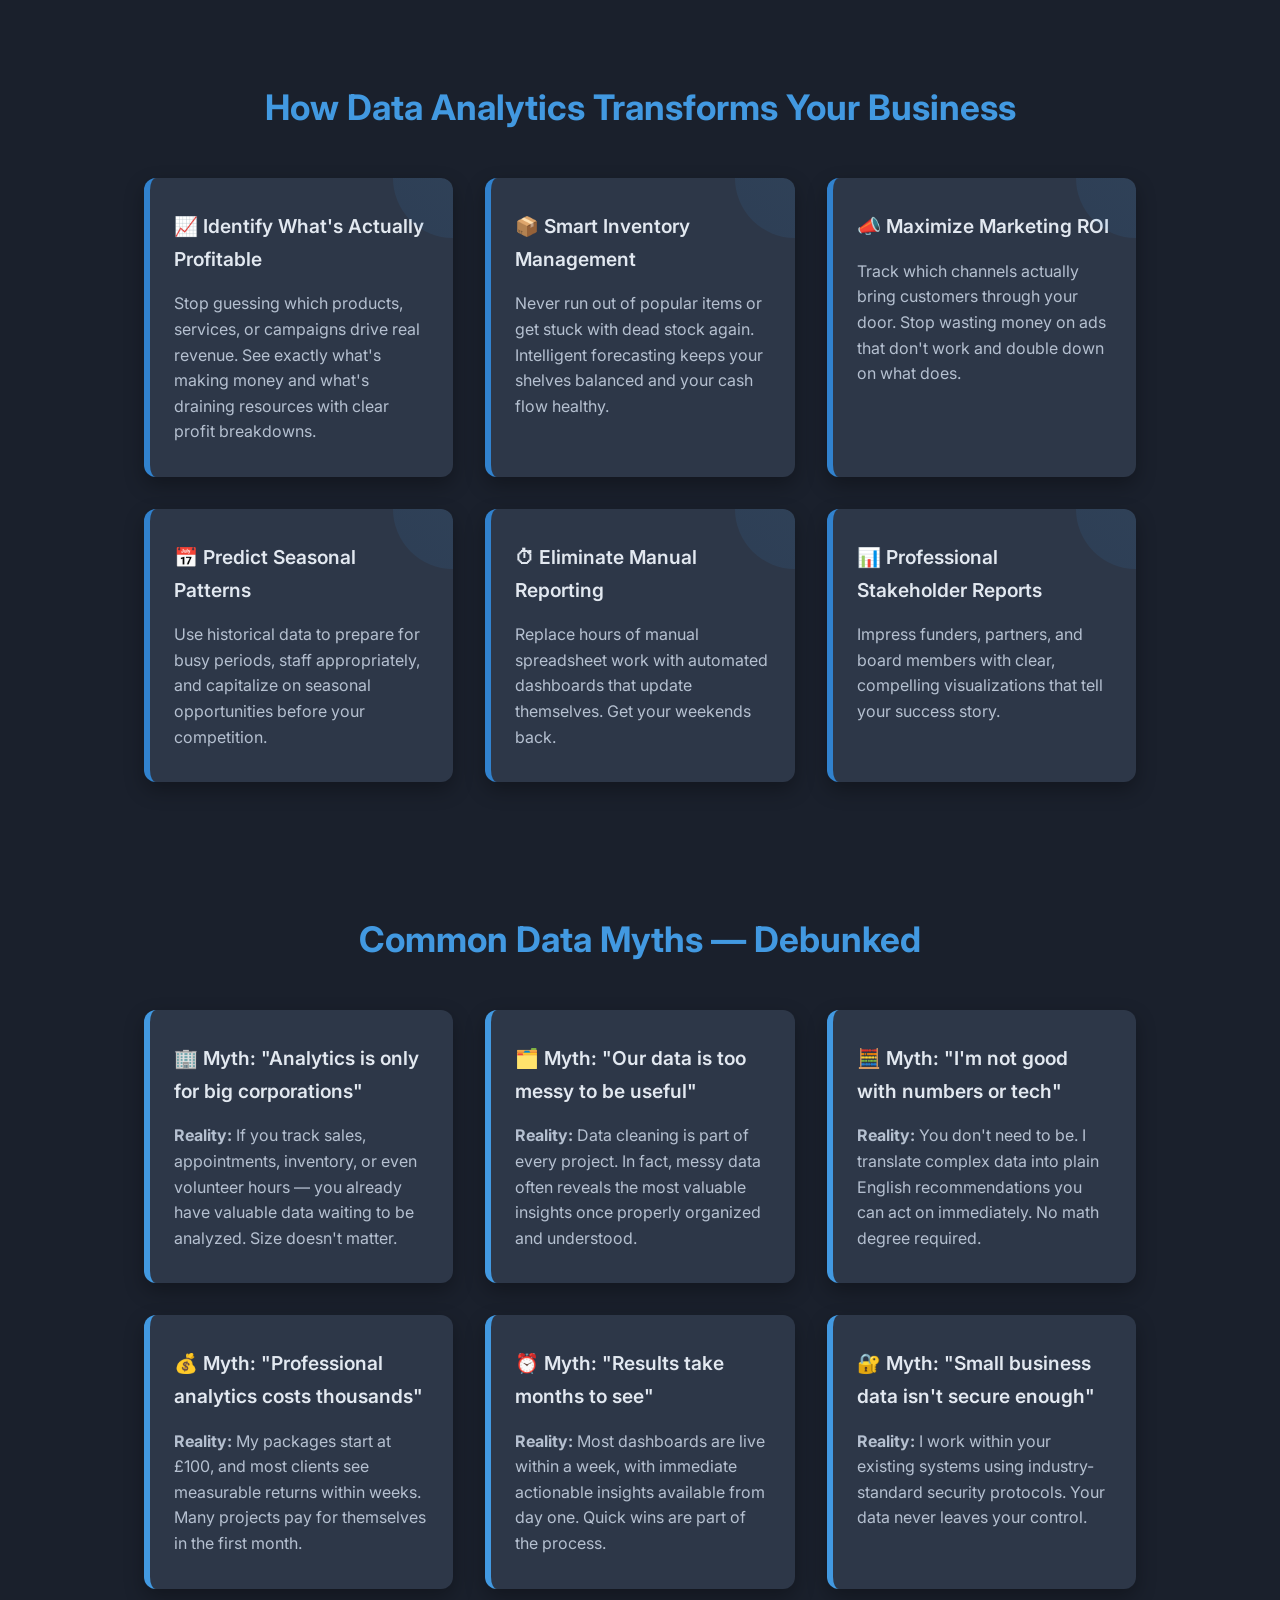
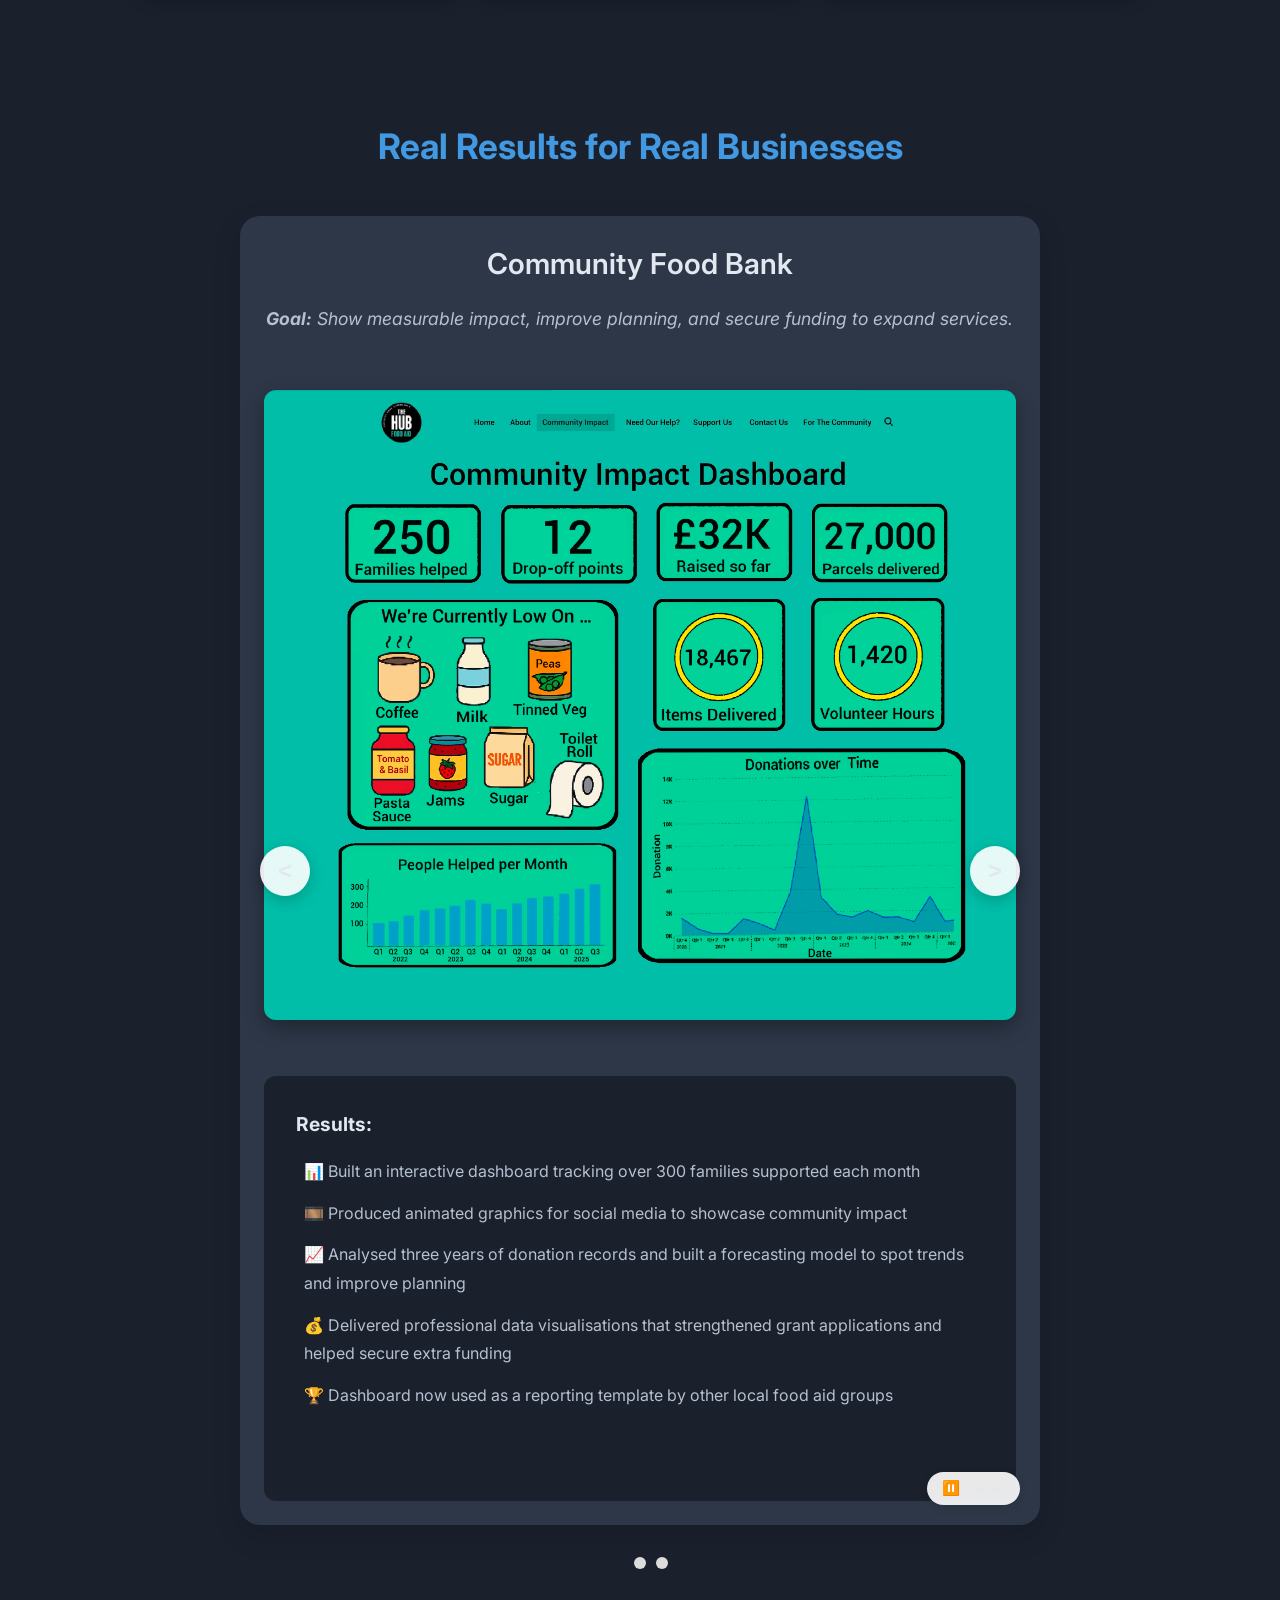
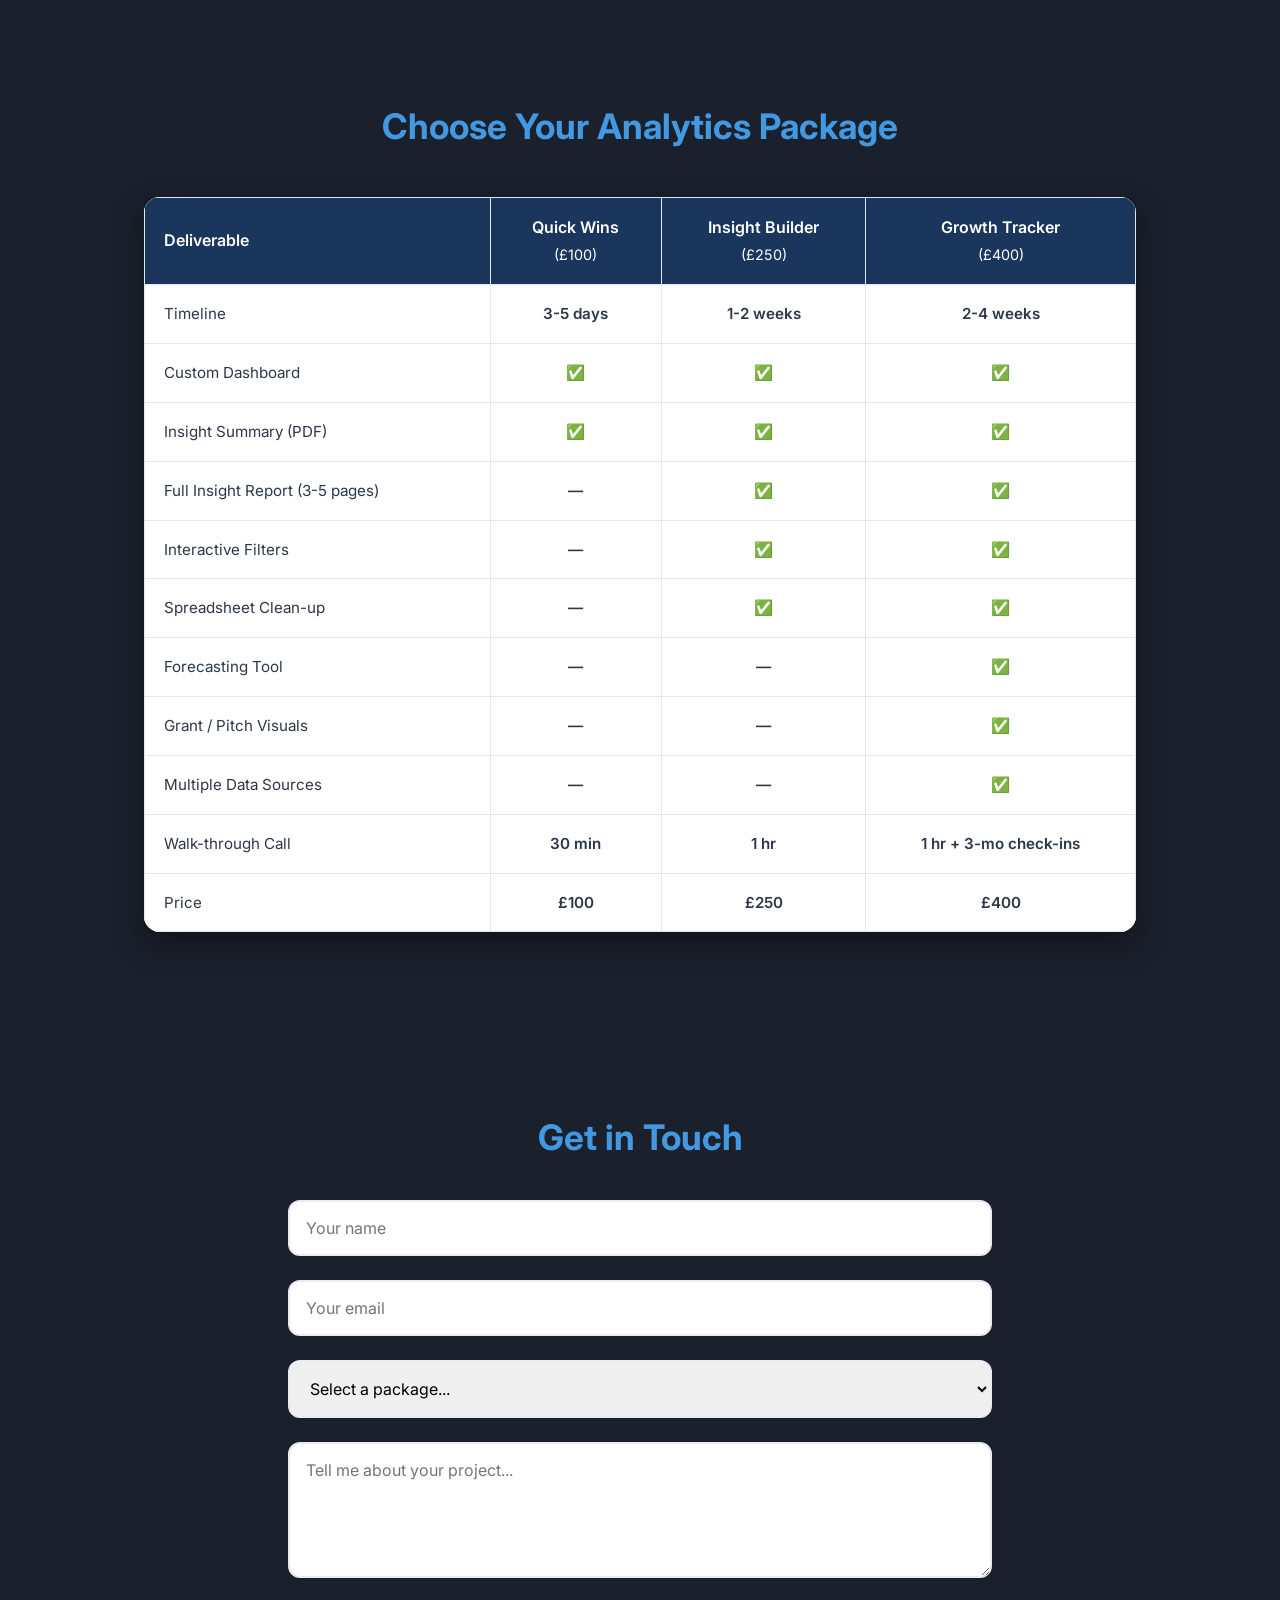
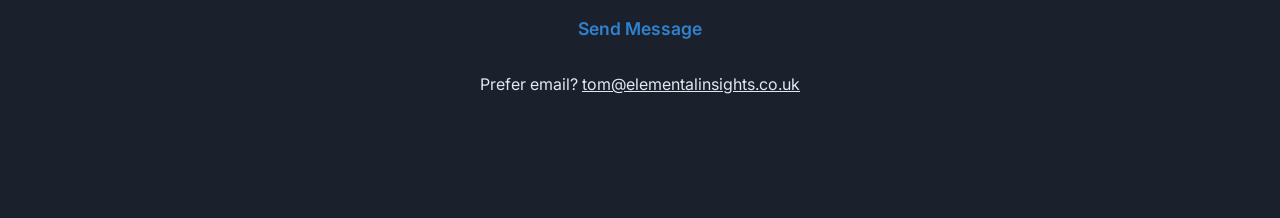
==== commit ea06f97d: "Update index.html" ====
--- a/index.html
+++ b/index.html
@@ -128,10 +128,6 @@
   /* Multiple shadows for a smooth black faded outline */
   text-shadow: 
     -2px -2px 4px rgba(0, 0, 0, 0.7),
-    2px -2px 4px rgba(0, 0, 0, 0.7),
-    -2px 2px 4px rgba(0, 0, 0, 0.7),
-    2px 2px 4px rgba(0, 0, 0, 0.7),
-    0 0 8px rgba(0, 0, 0, 0.4);
 }
   .hero p {
   margin-top: 50px;
@@ -139,7 +135,7 @@
   max-width: 700px;
   margin-bottom: 2rem;
   color: var(--text-light);
-  text-shadow: 1px 1px 3px rgba(0, 0, 0, 0.5);
+  text-shadow: -1px -1px 3px rgba(0, 0, 0, 0.7);
 }
       
 /* BUTTONS */
@@ -787,7 +783,7 @@
       <h1>Leveling the Playing Field</h1>
       <p>Bringing Powerful Business Intelligence Within Reach for Small Businesses.</p>
       <div style="display: flex; gap: 1rem; flex-wrap: wrap; justify-content: center; margin-top: 2rem;">
-        <a href="#packages" class="btn btn-secondary">Browse Packages</a>
+        <a href="#packages" class="btn btn-primary">Browse Packages</a>
       </div>
     </div>
   </section>
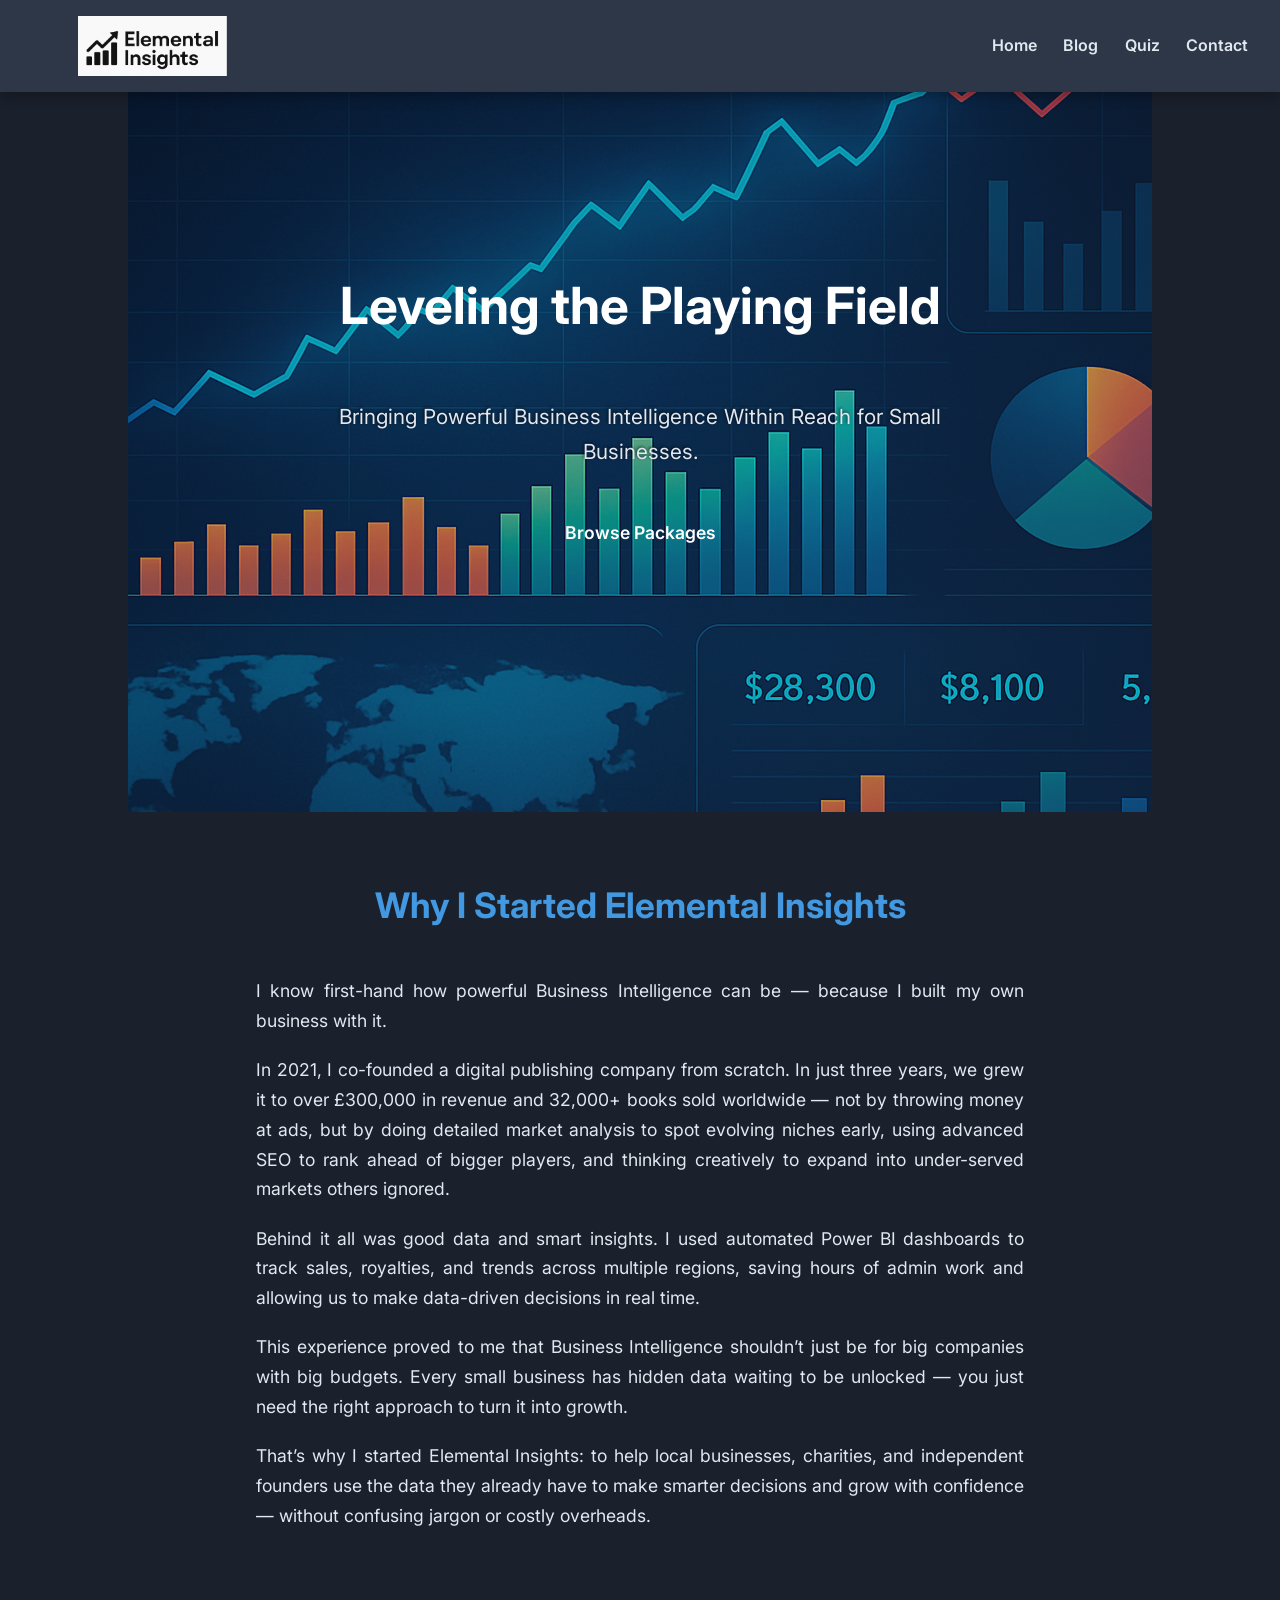
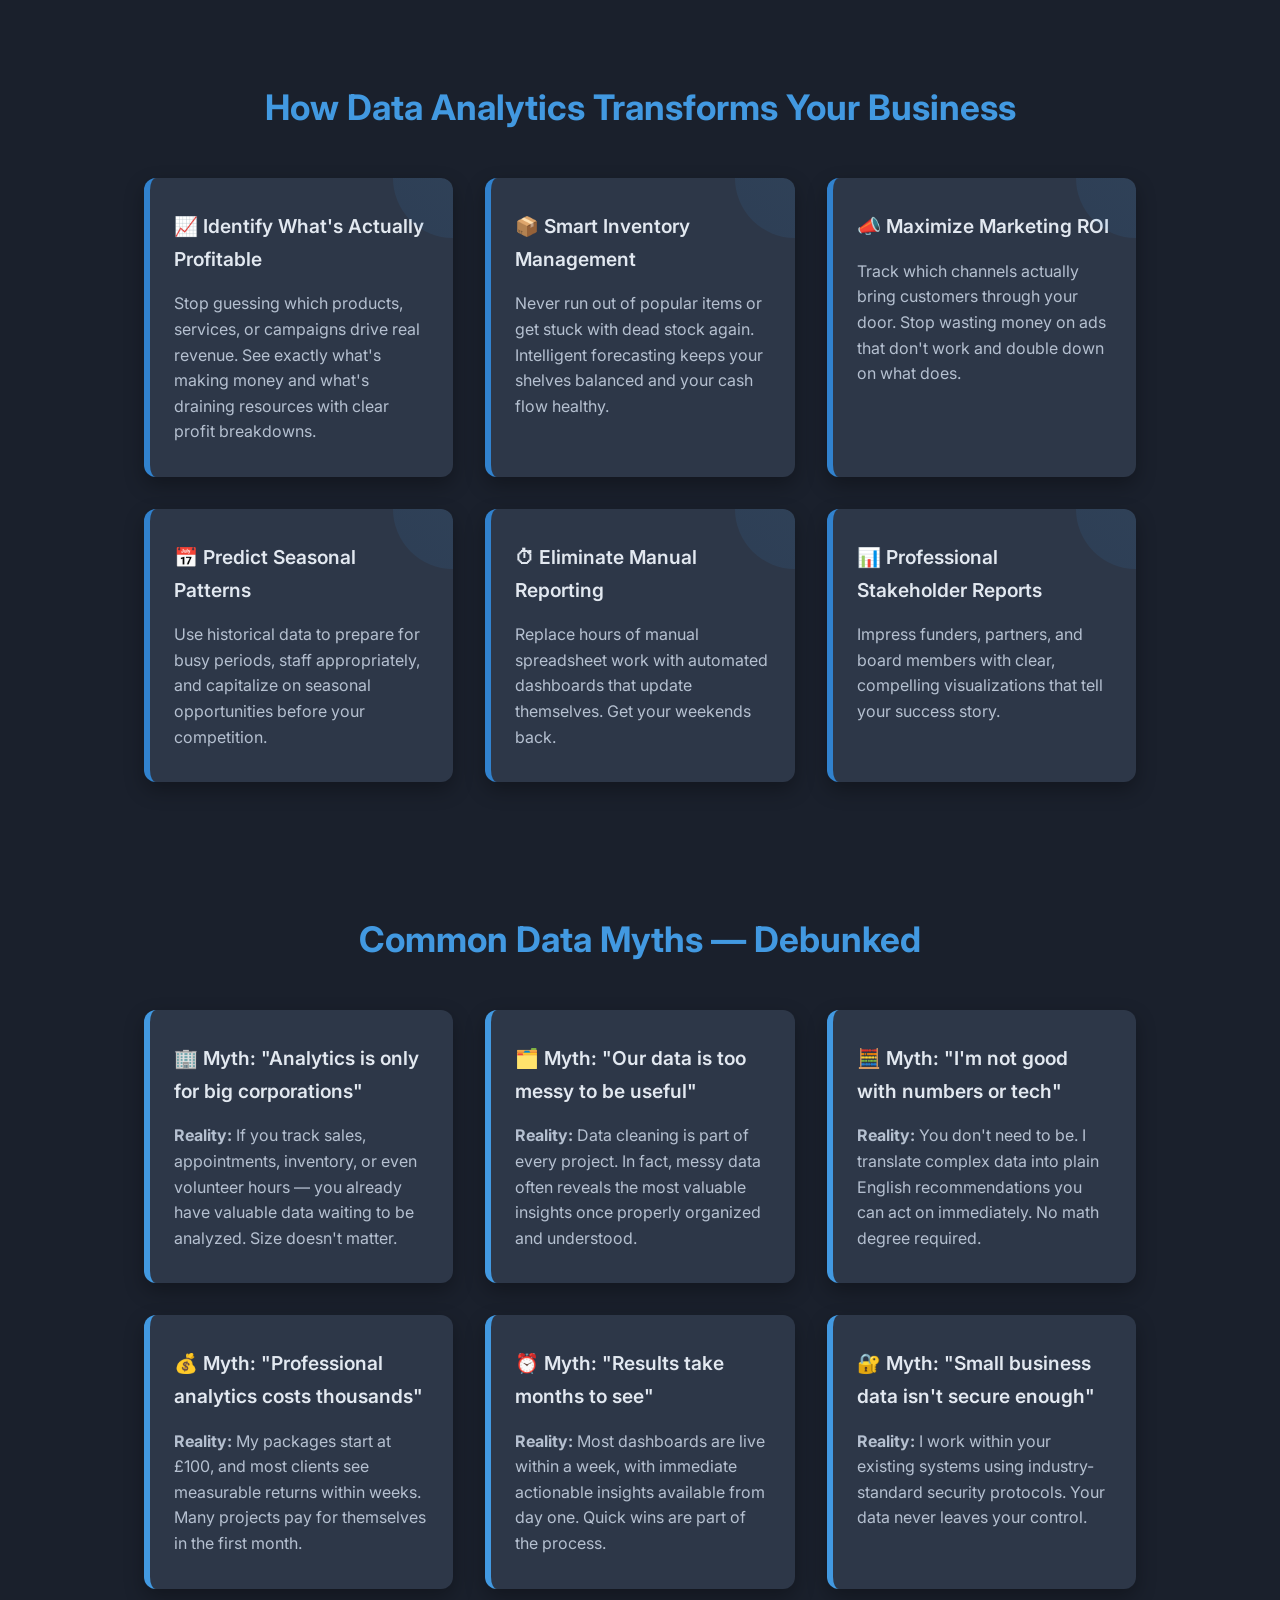
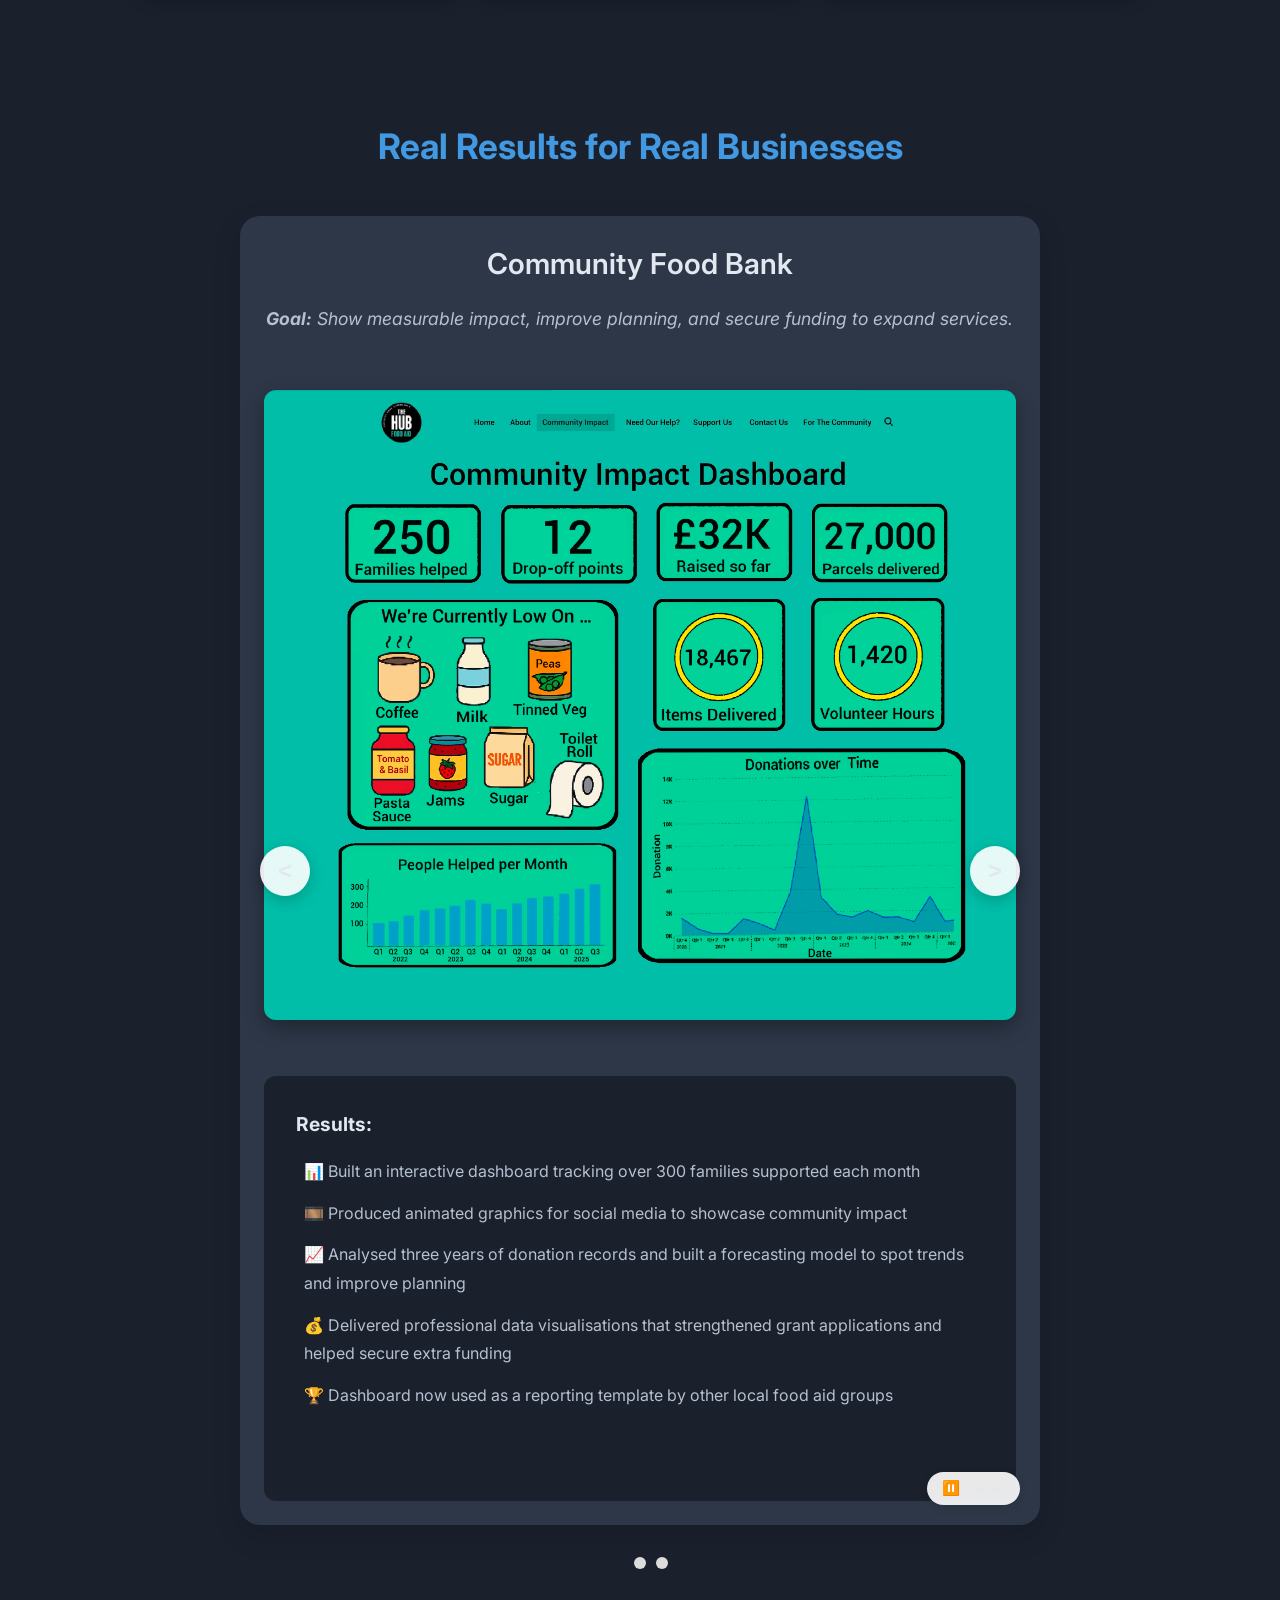
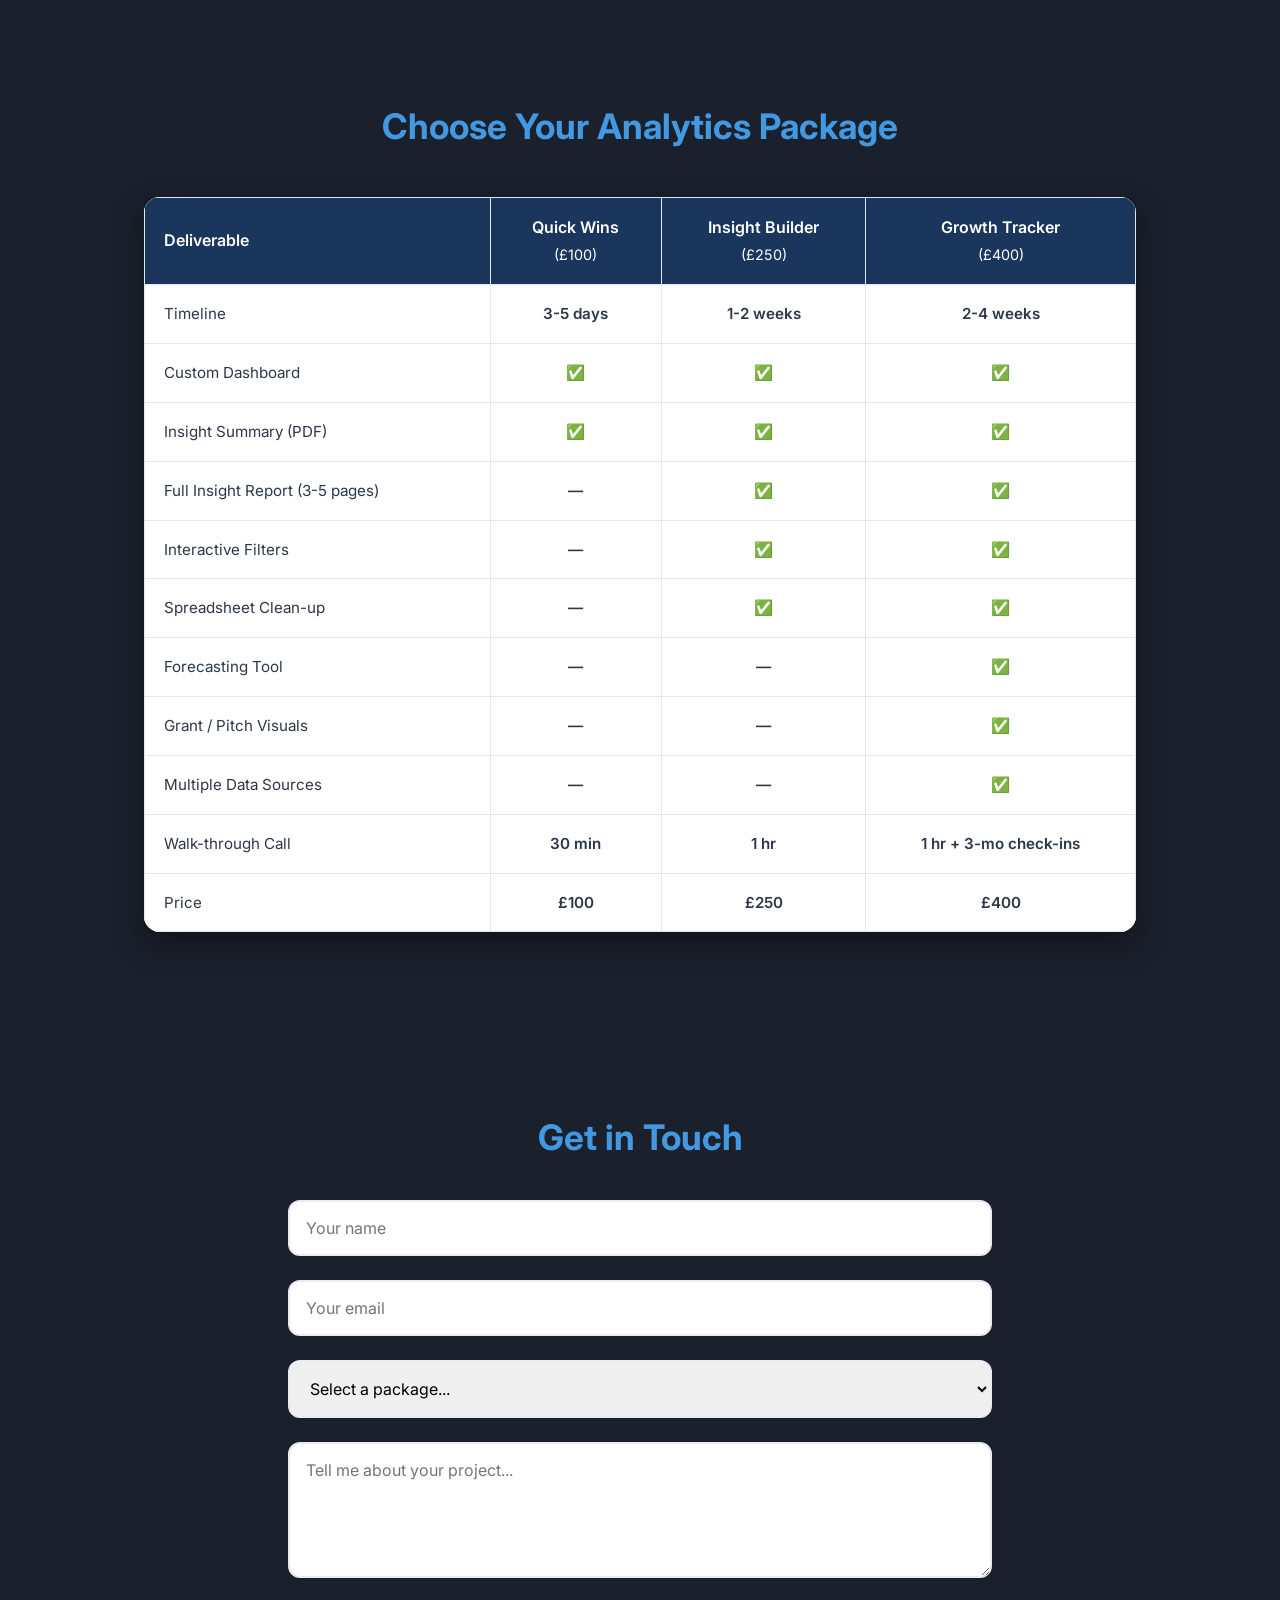
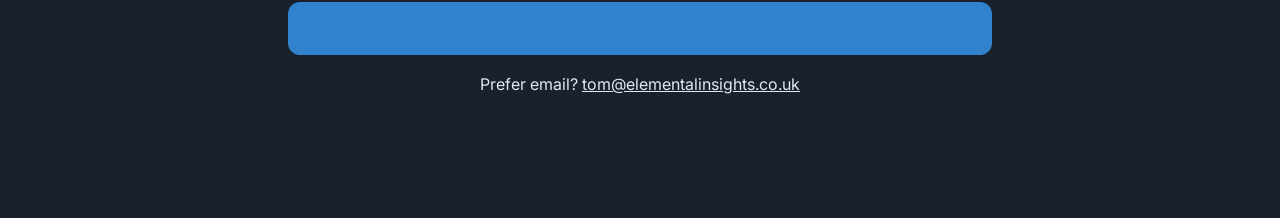
==== commit 165c542c: "Update index.html" ====
--- a/index.html
+++ b/index.html
@@ -169,12 +169,12 @@
 
 /* Free Offer Button */
 .btn-secondary {
-  background: transparent;
+  background: #3182ce;
   color: #3182ce;
   border: 2px solid #3182ce;
 }
 .btn-secondary:hover {
-  background: #3182ce;
+  background: #2c5282;
   color: var(--white);
   transform: translateY(-2px);
 }
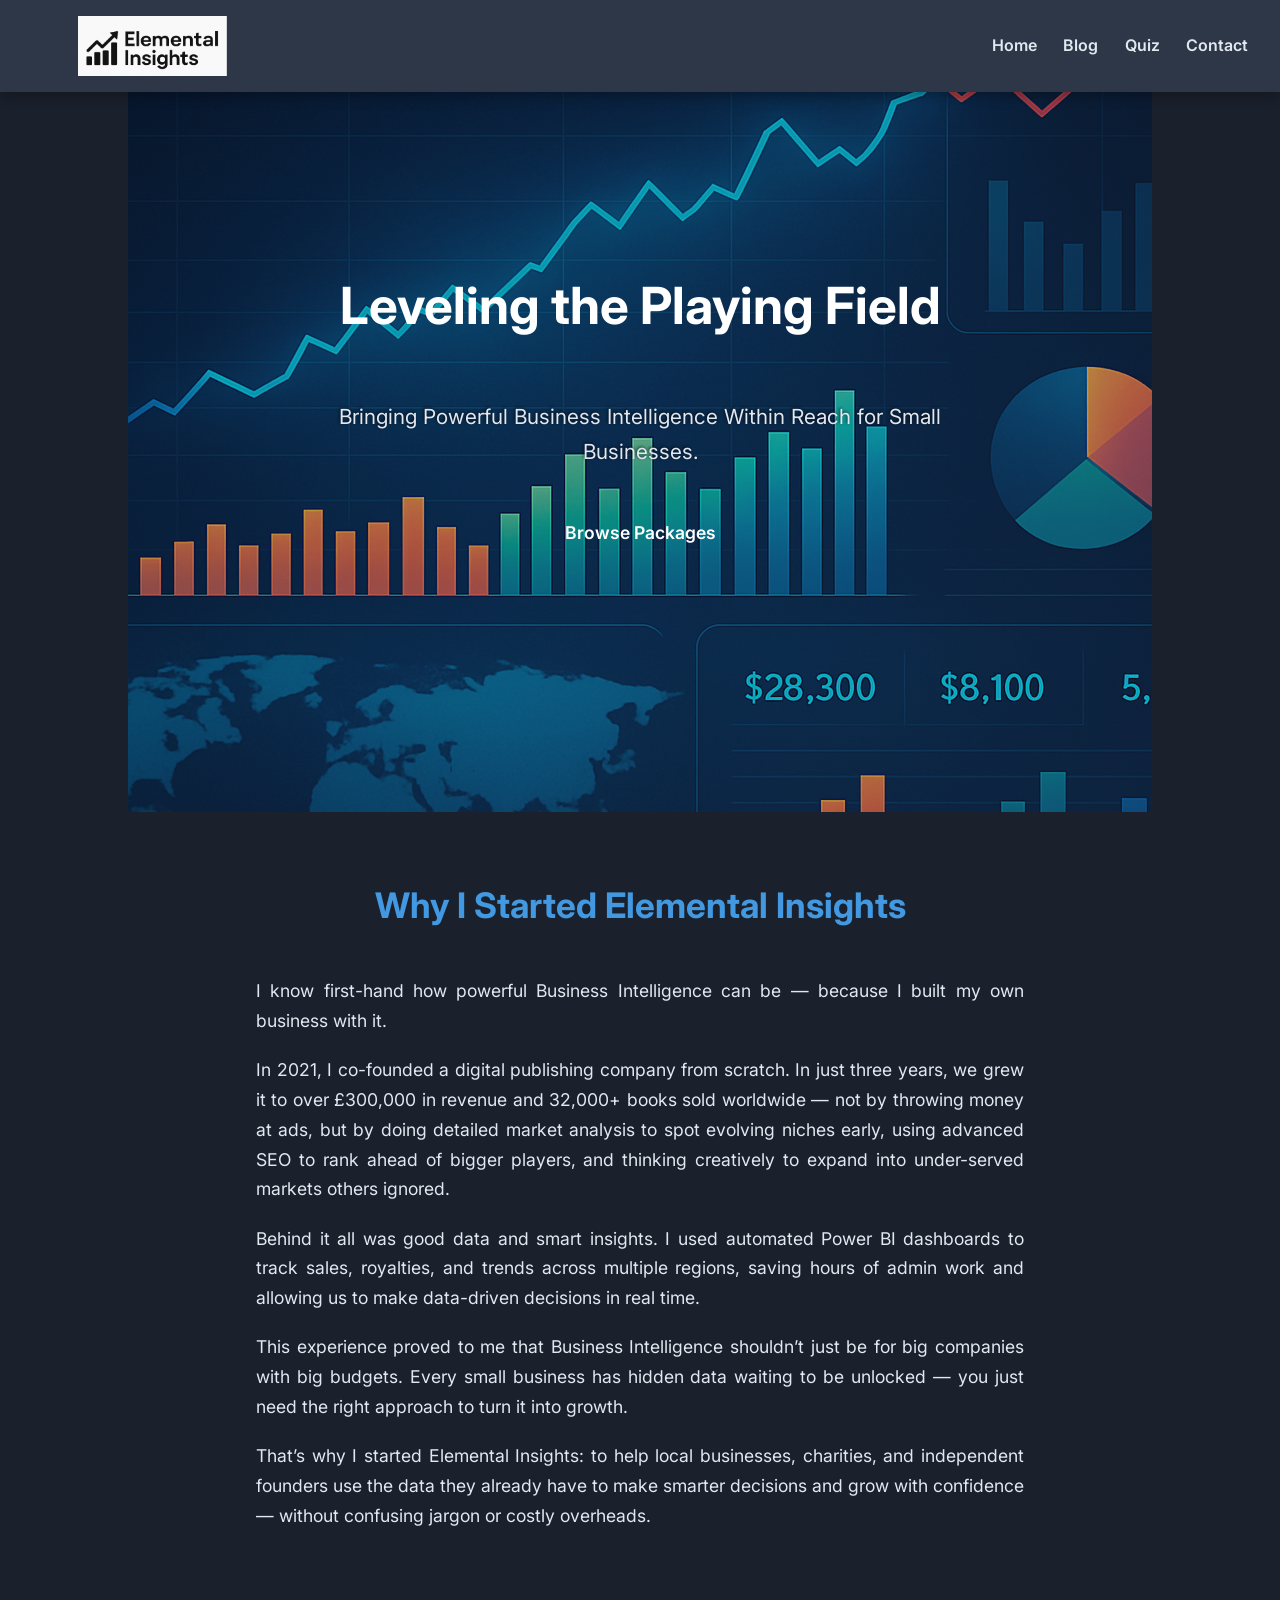
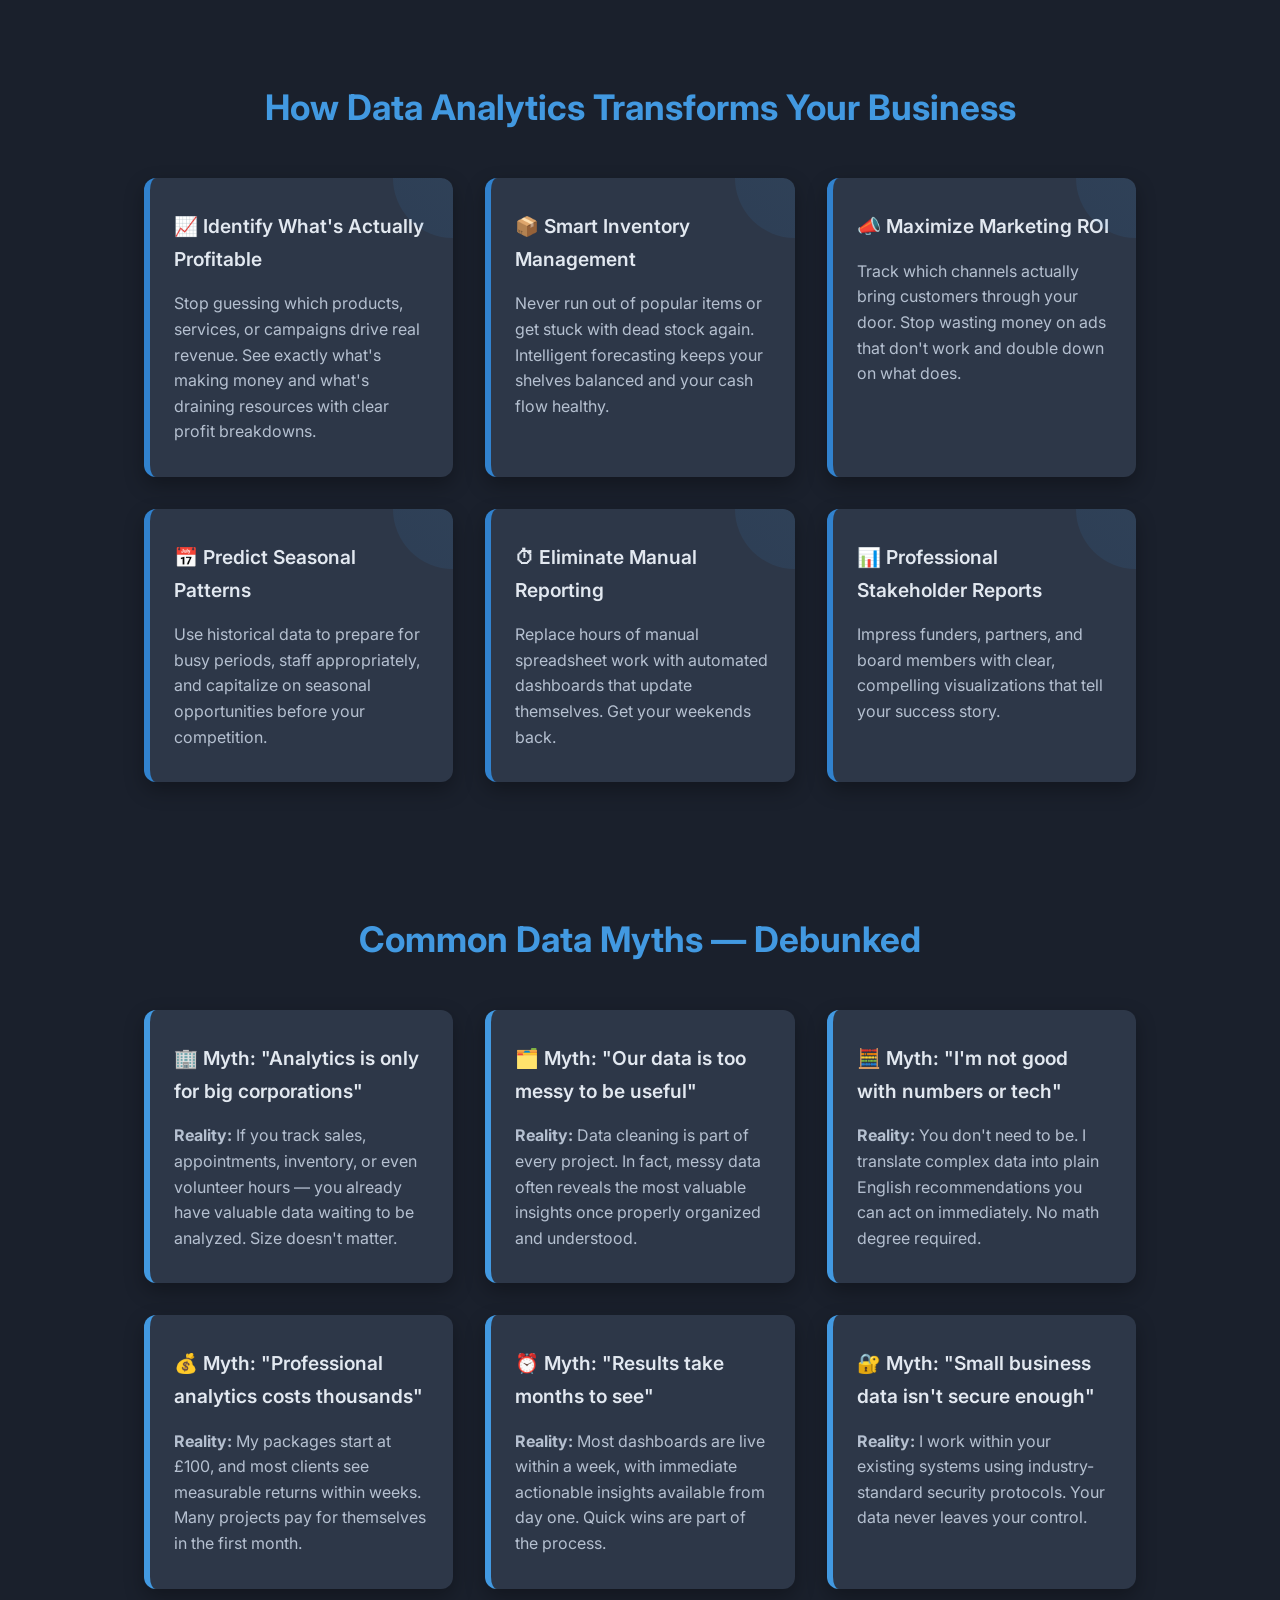
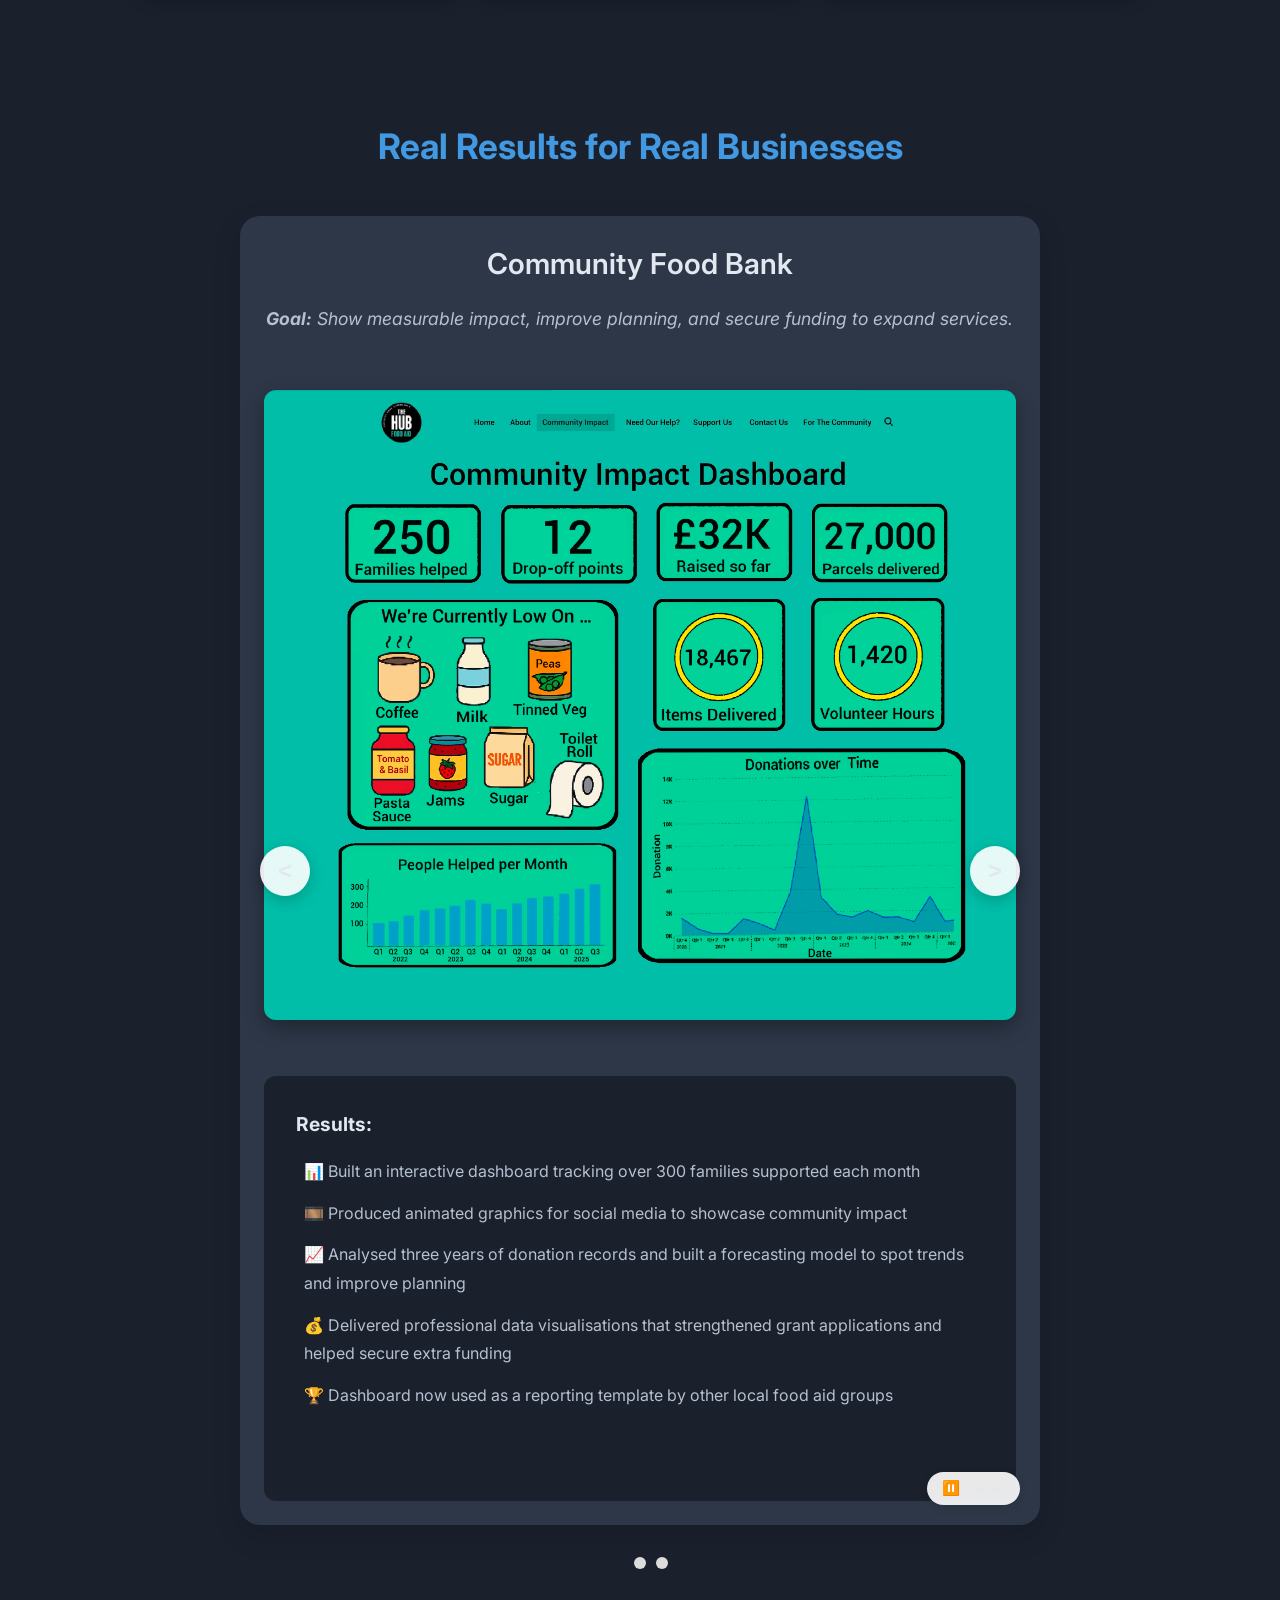
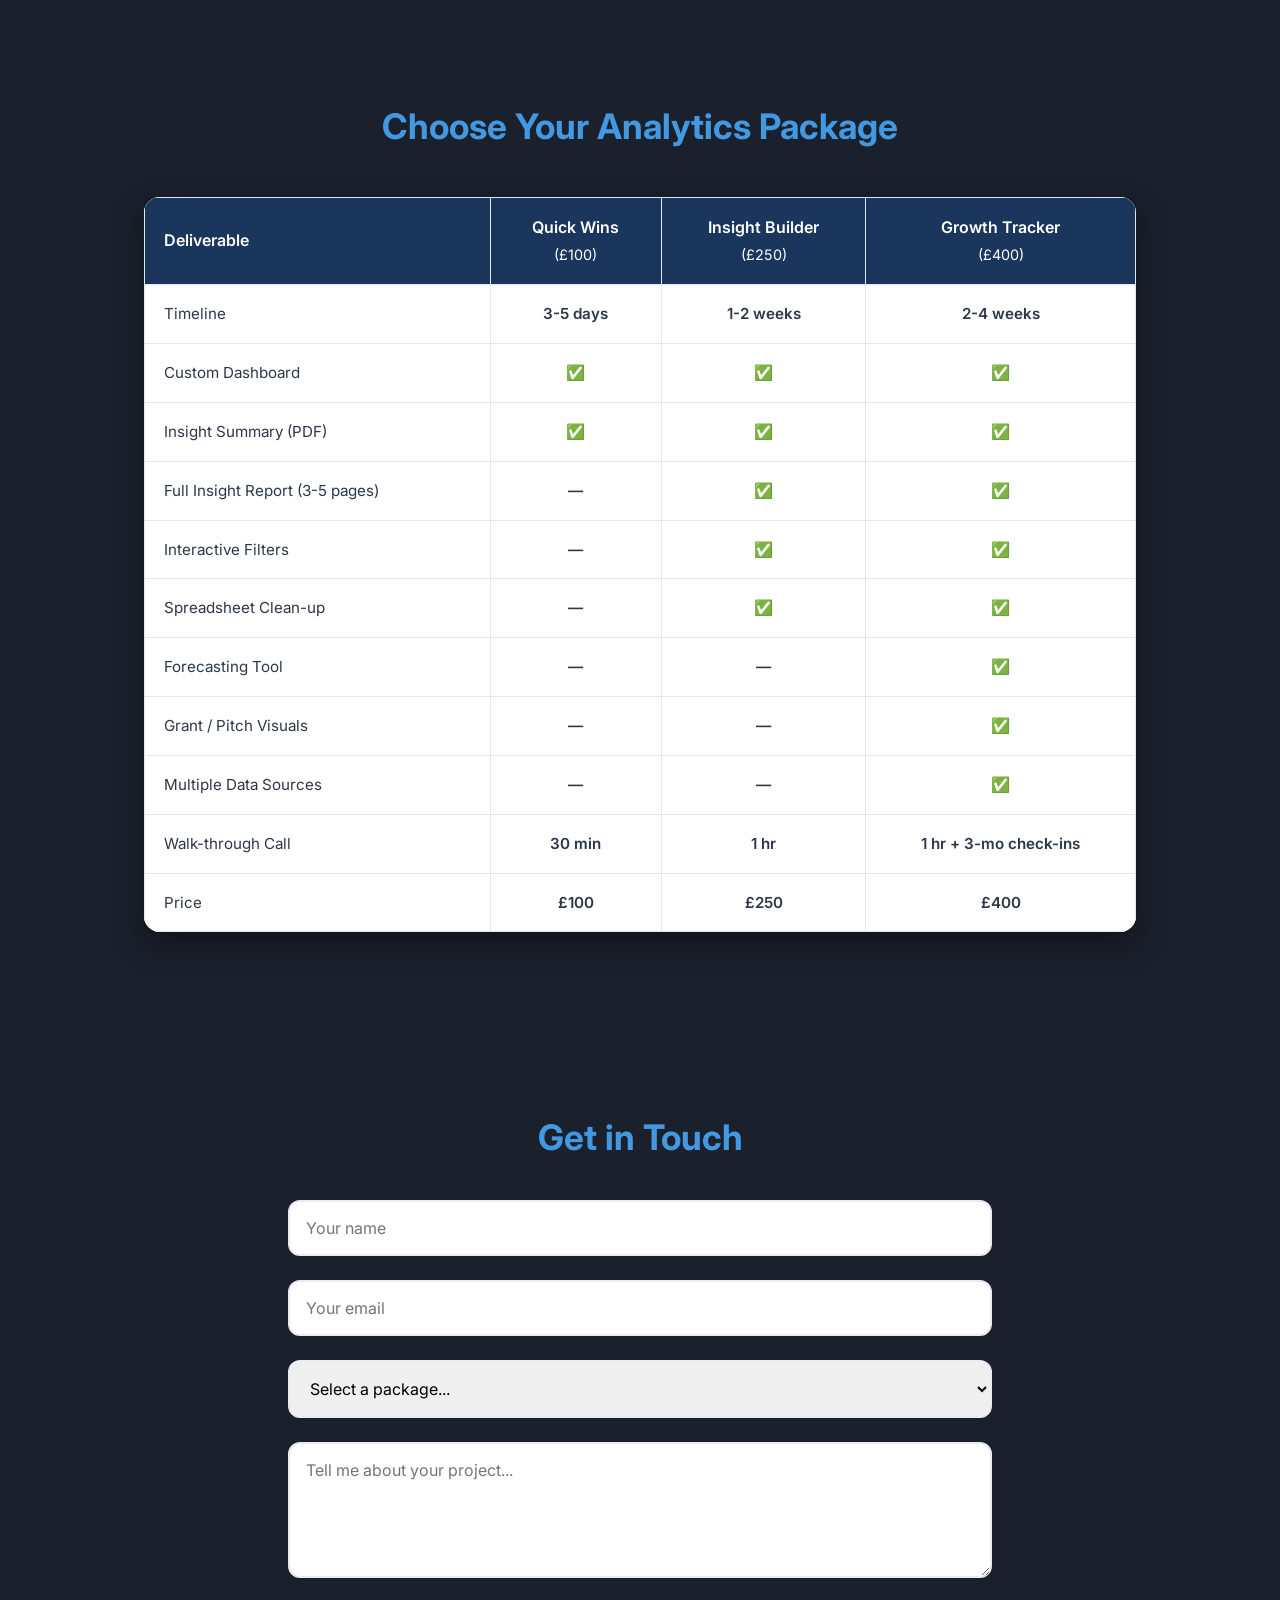
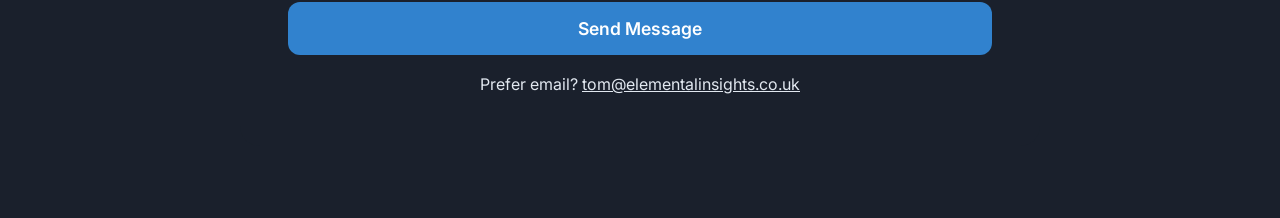
==== commit de359966: "Update index.html" ====
--- a/index.html
+++ b/index.html
@@ -170,7 +170,7 @@
 /* Free Offer Button */
 .btn-secondary {
   background: #3182ce;
-  color: #3182ce;
+  color: var(--white);
   border: 2px solid #3182ce;
 }
 .btn-secondary:hover {
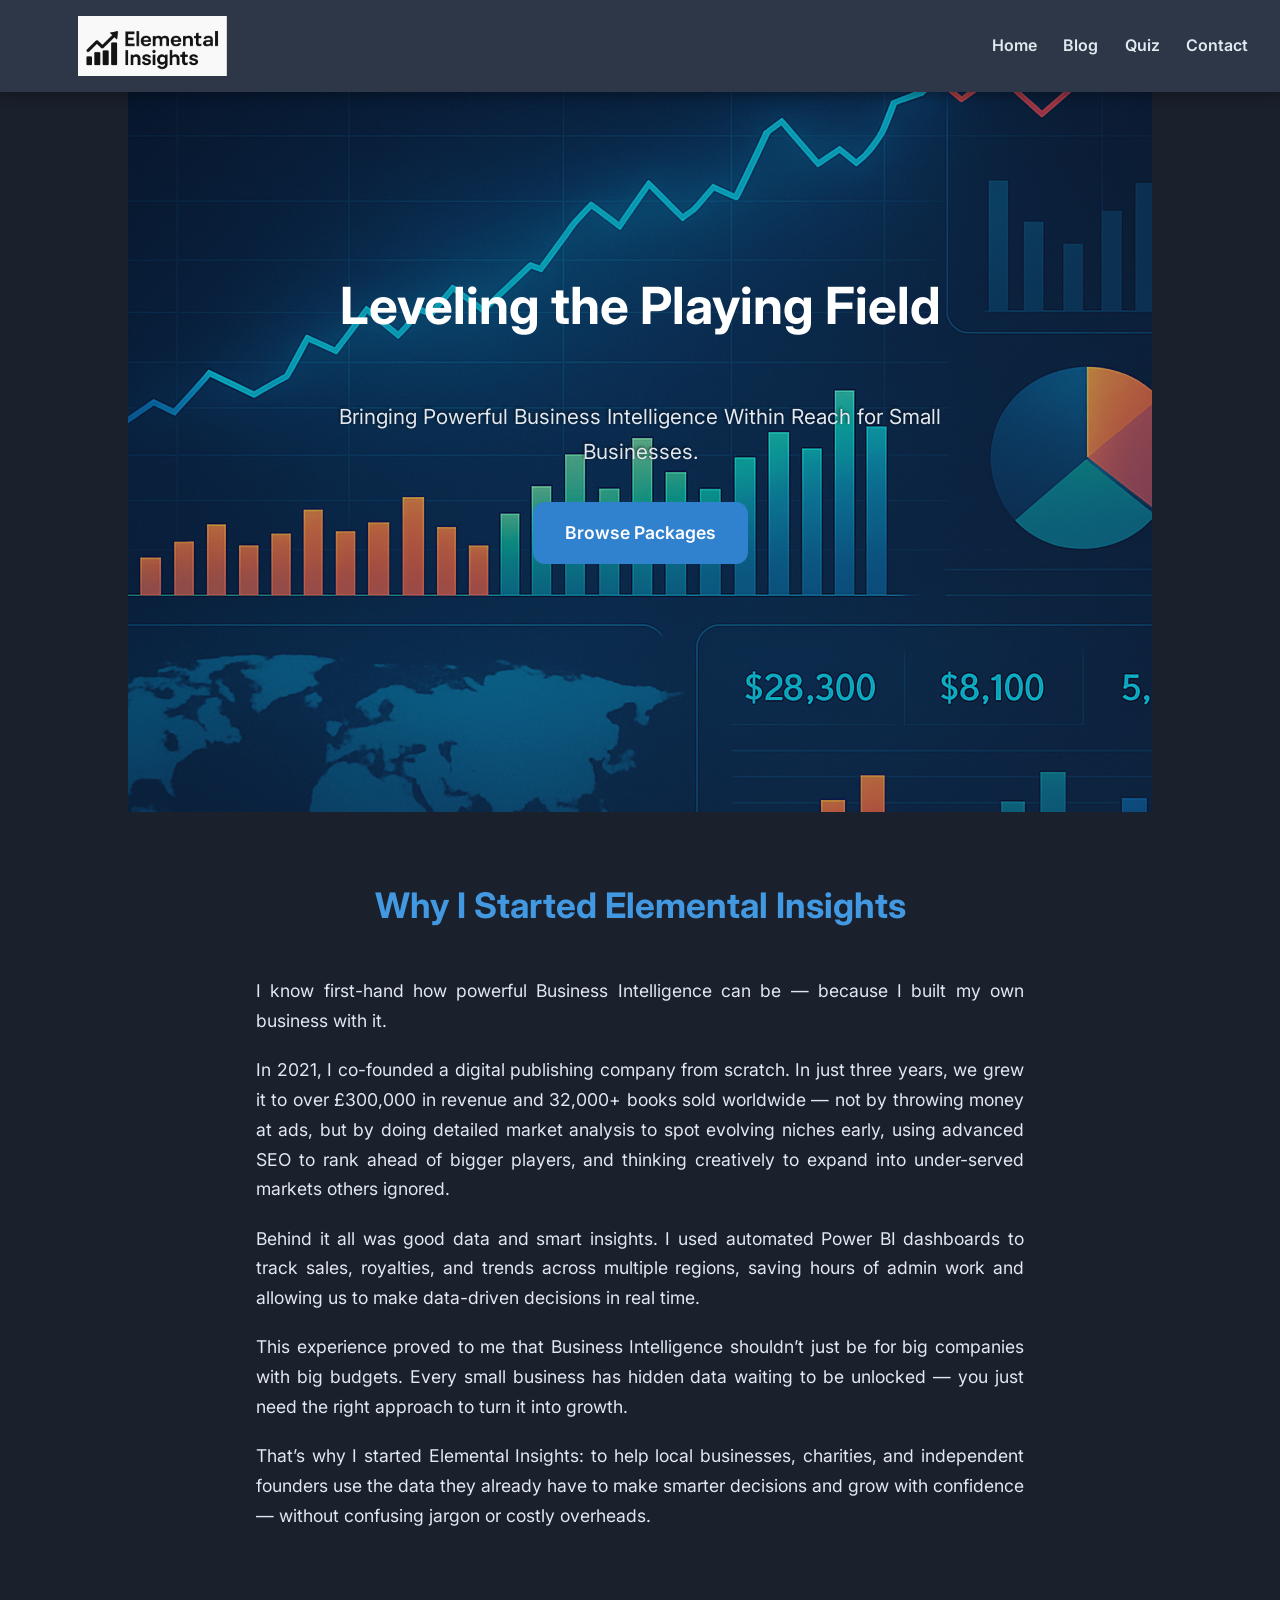
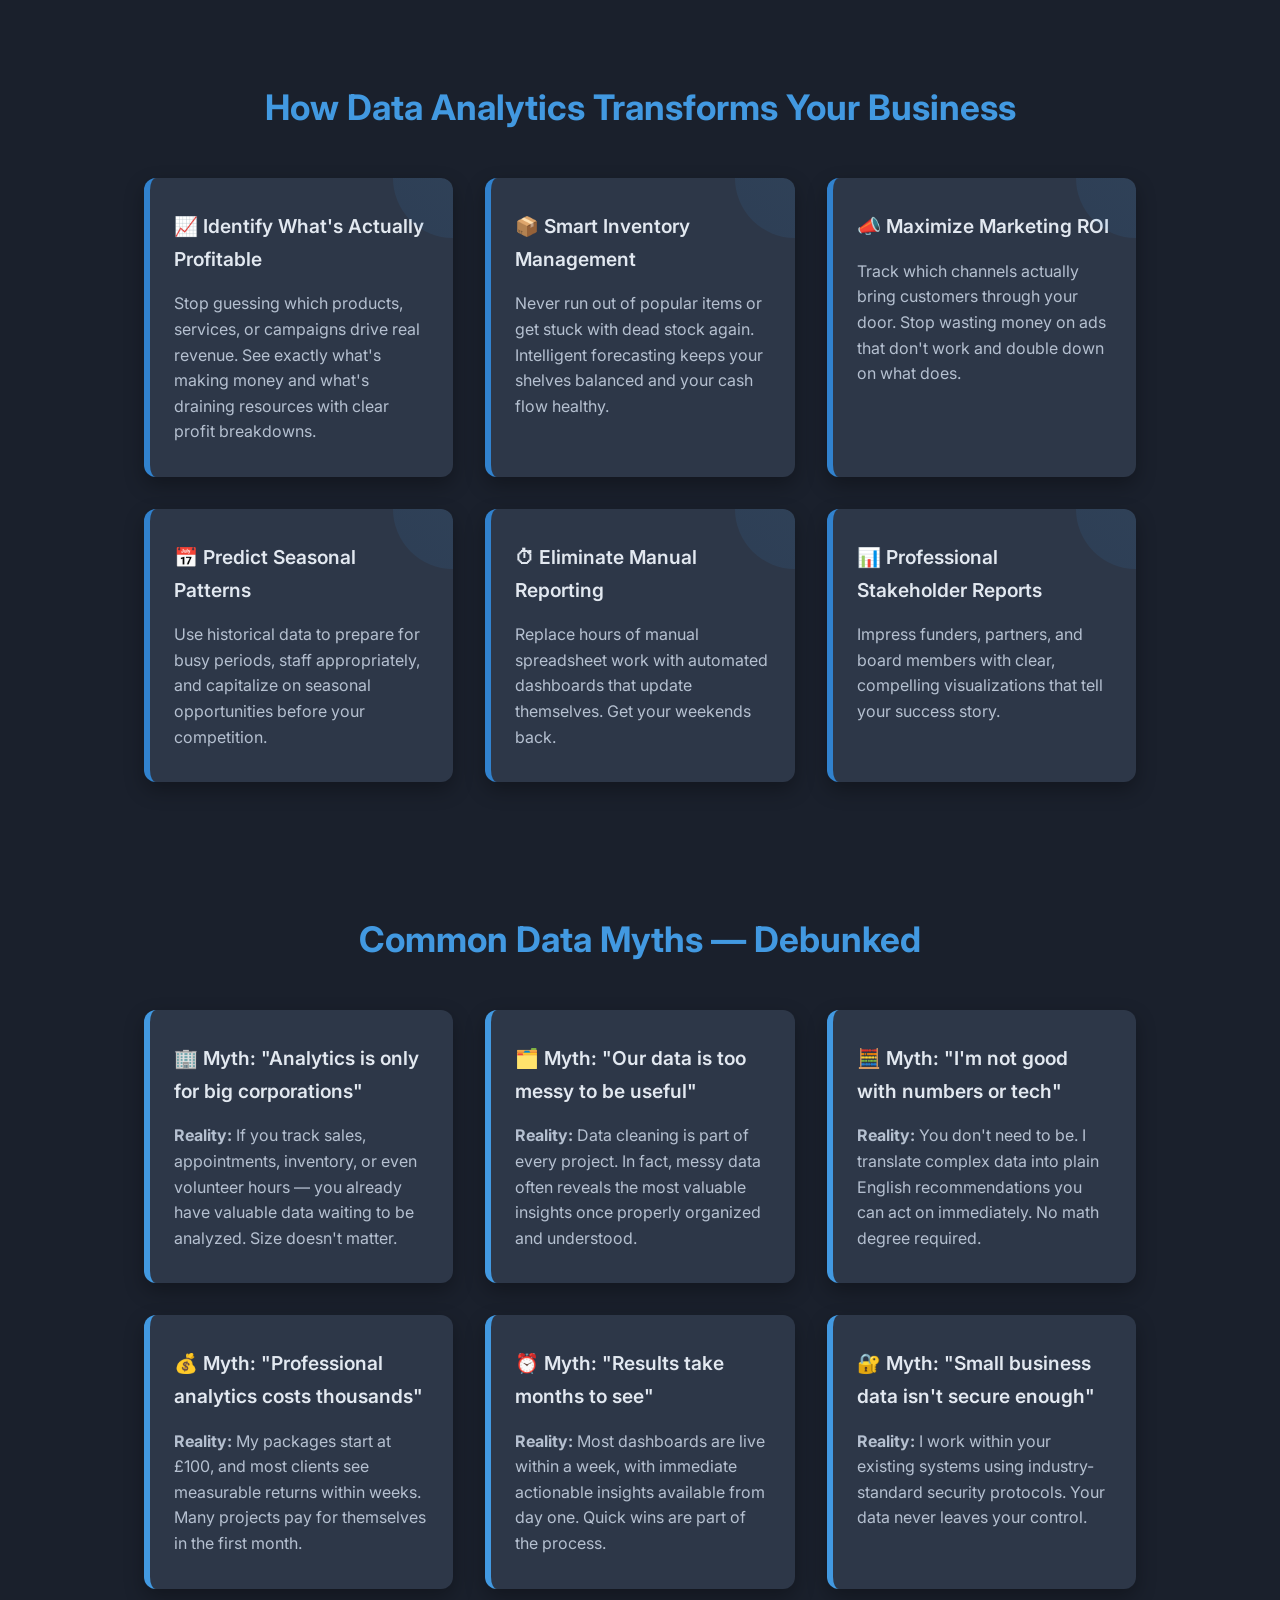
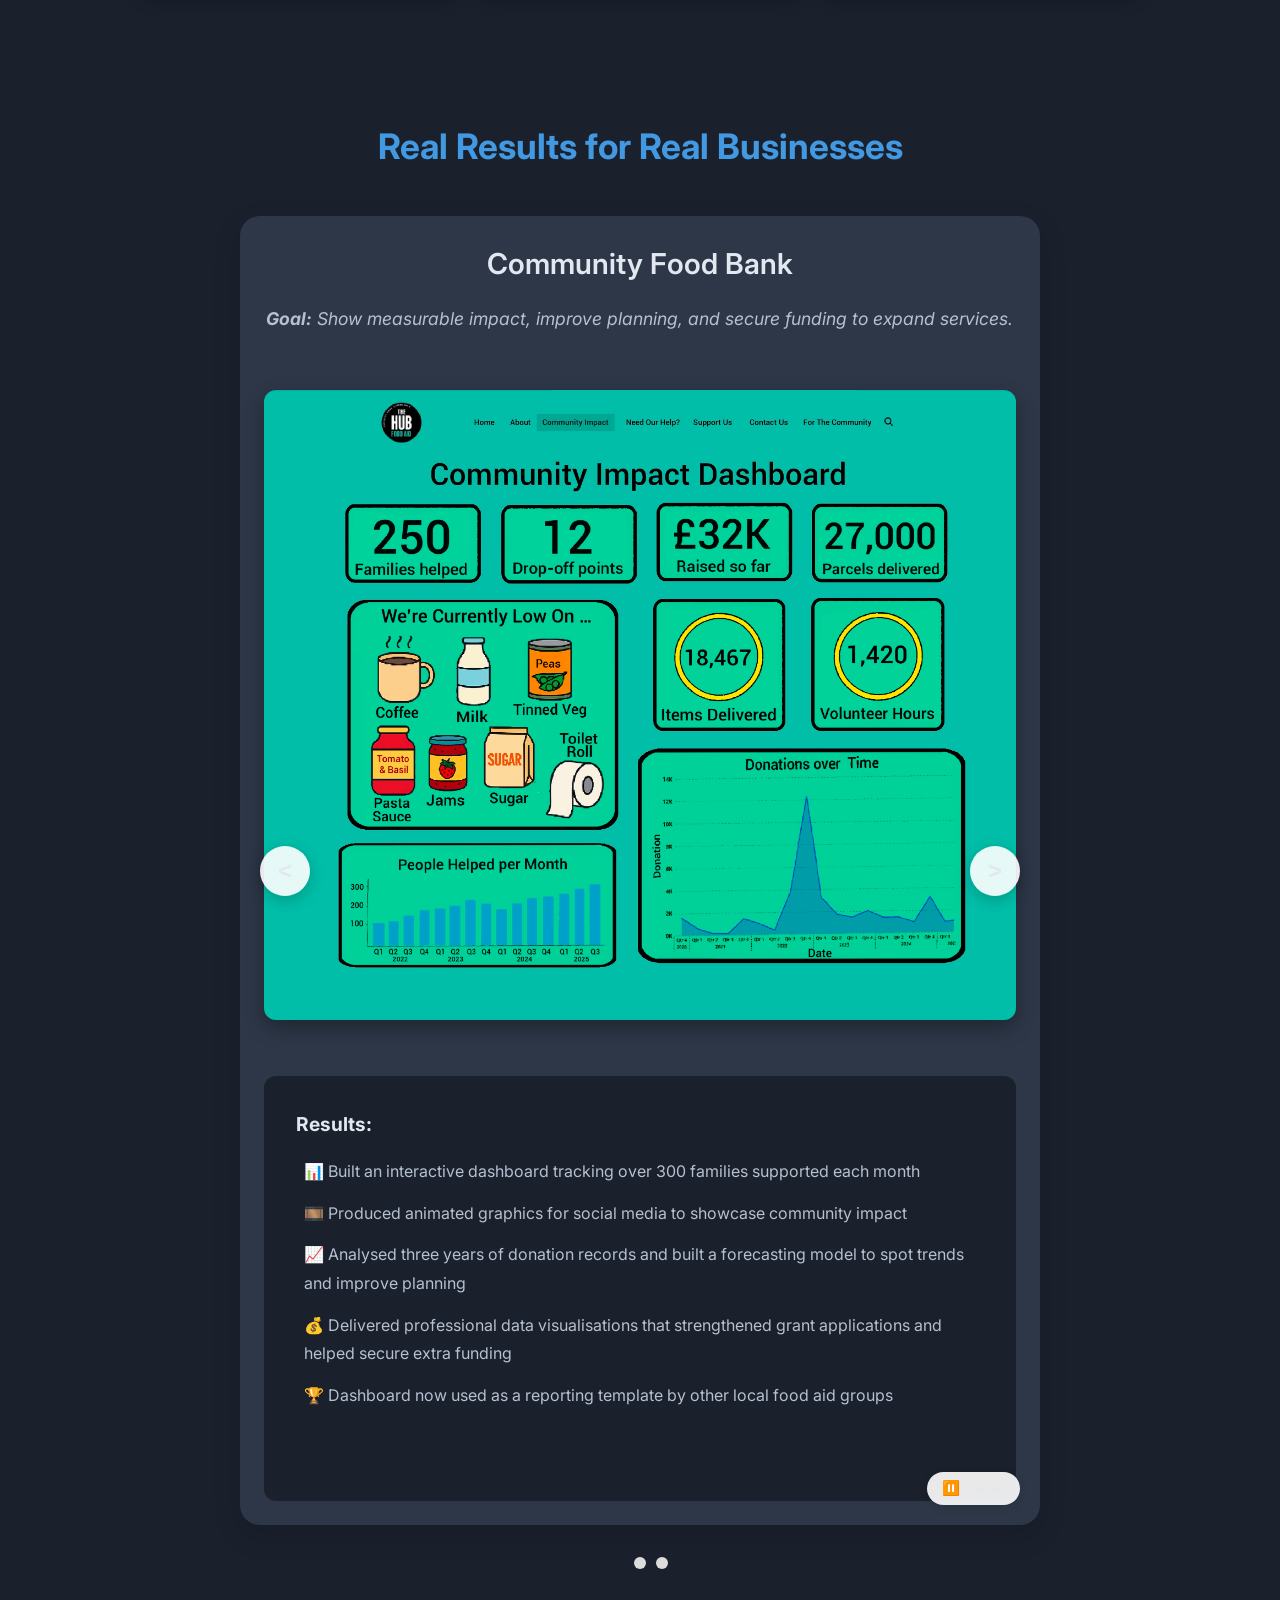
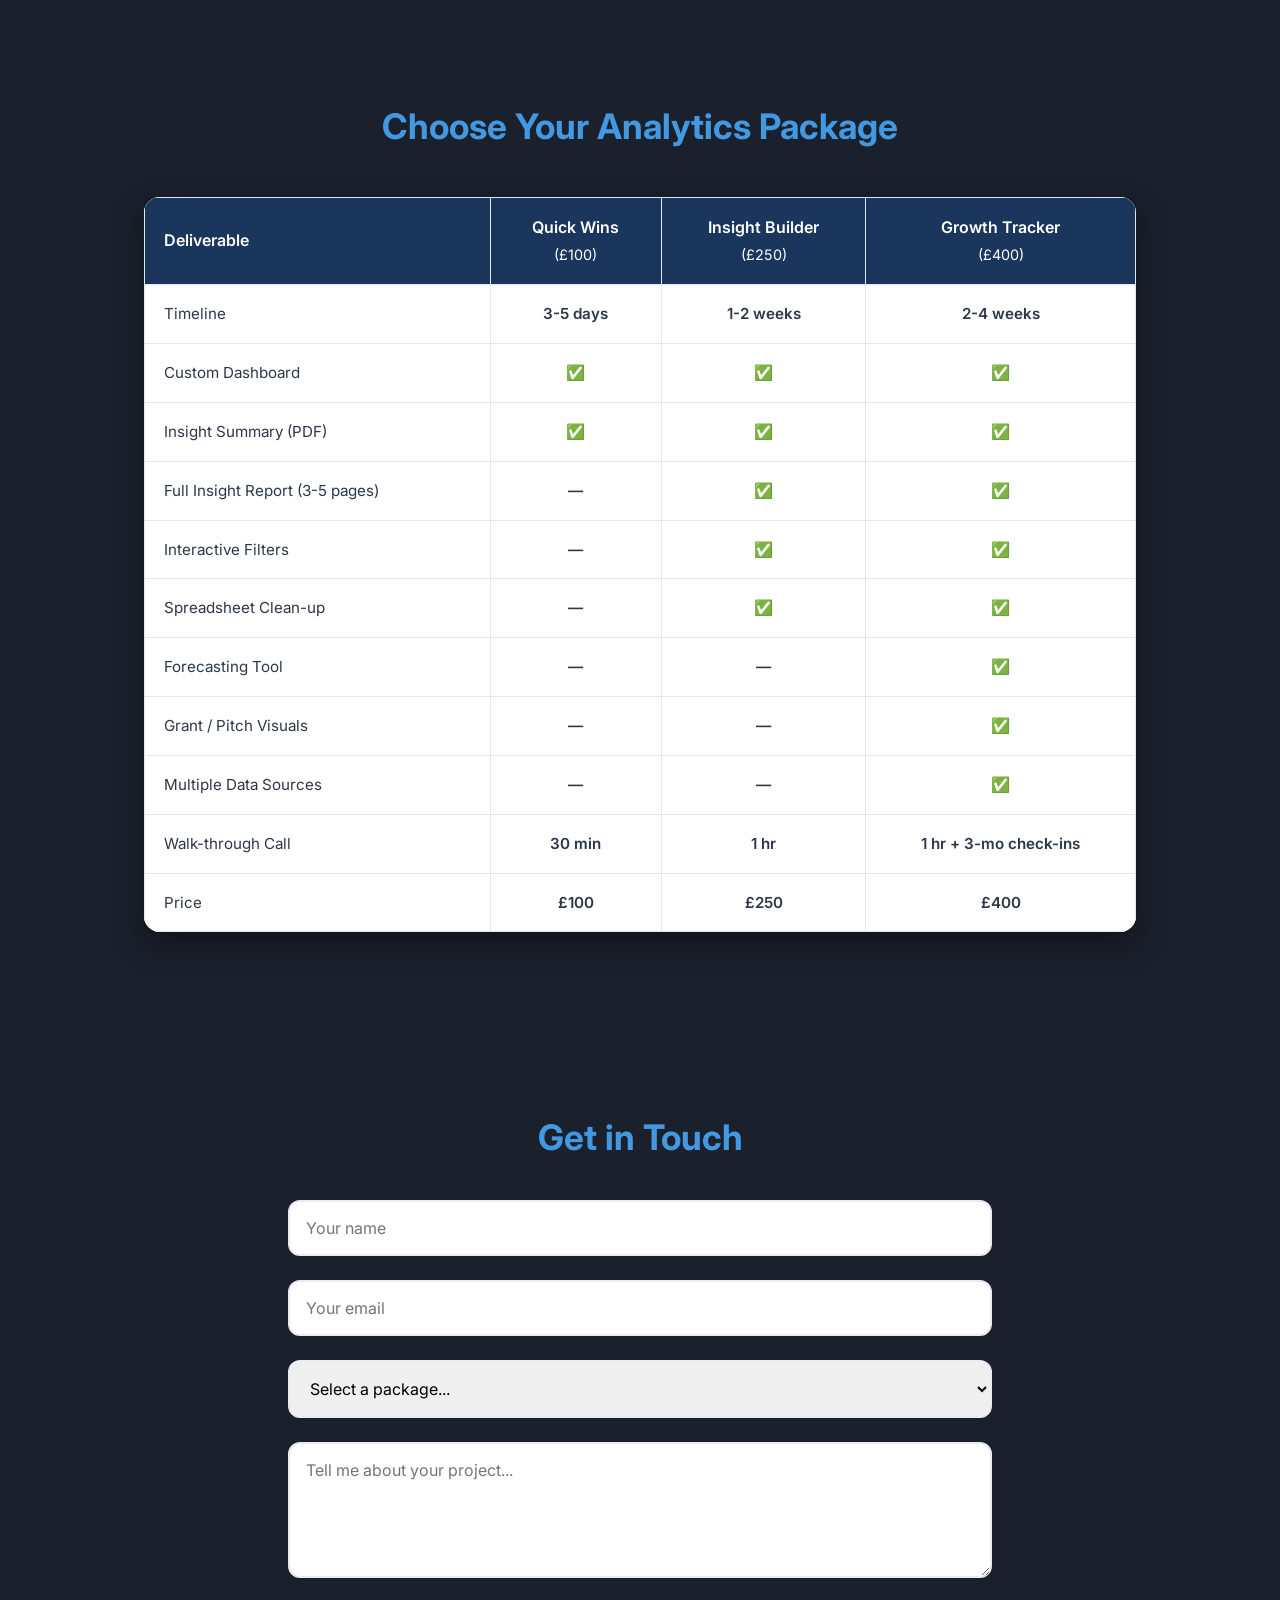
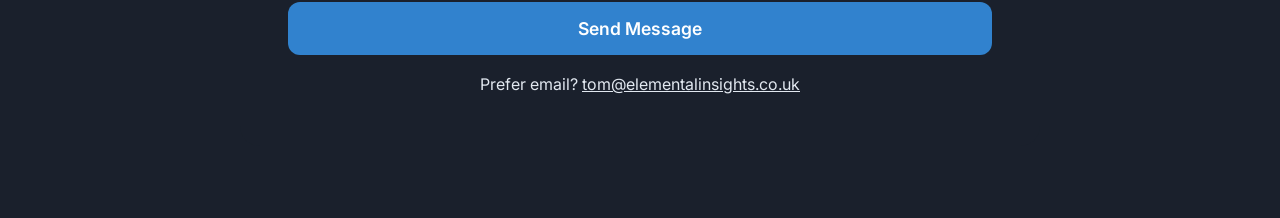
==== commit 2a5d9105: "Update index.html" ====
--- a/index.html
+++ b/index.html
@@ -783,7 +783,7 @@
       <h1>Leveling the Playing Field</h1>
       <p>Bringing Powerful Business Intelligence Within Reach for Small Businesses.</p>
       <div style="display: flex; gap: 1rem; flex-wrap: wrap; justify-content: center; margin-top: 2rem;">
-        <a href="#packages" class="btn btn-primary">Browse Packages</a>
+        <a href="#packages" class="btn btn-secondary">Browse Packages</a>
       </div>
     </div>
   </section>
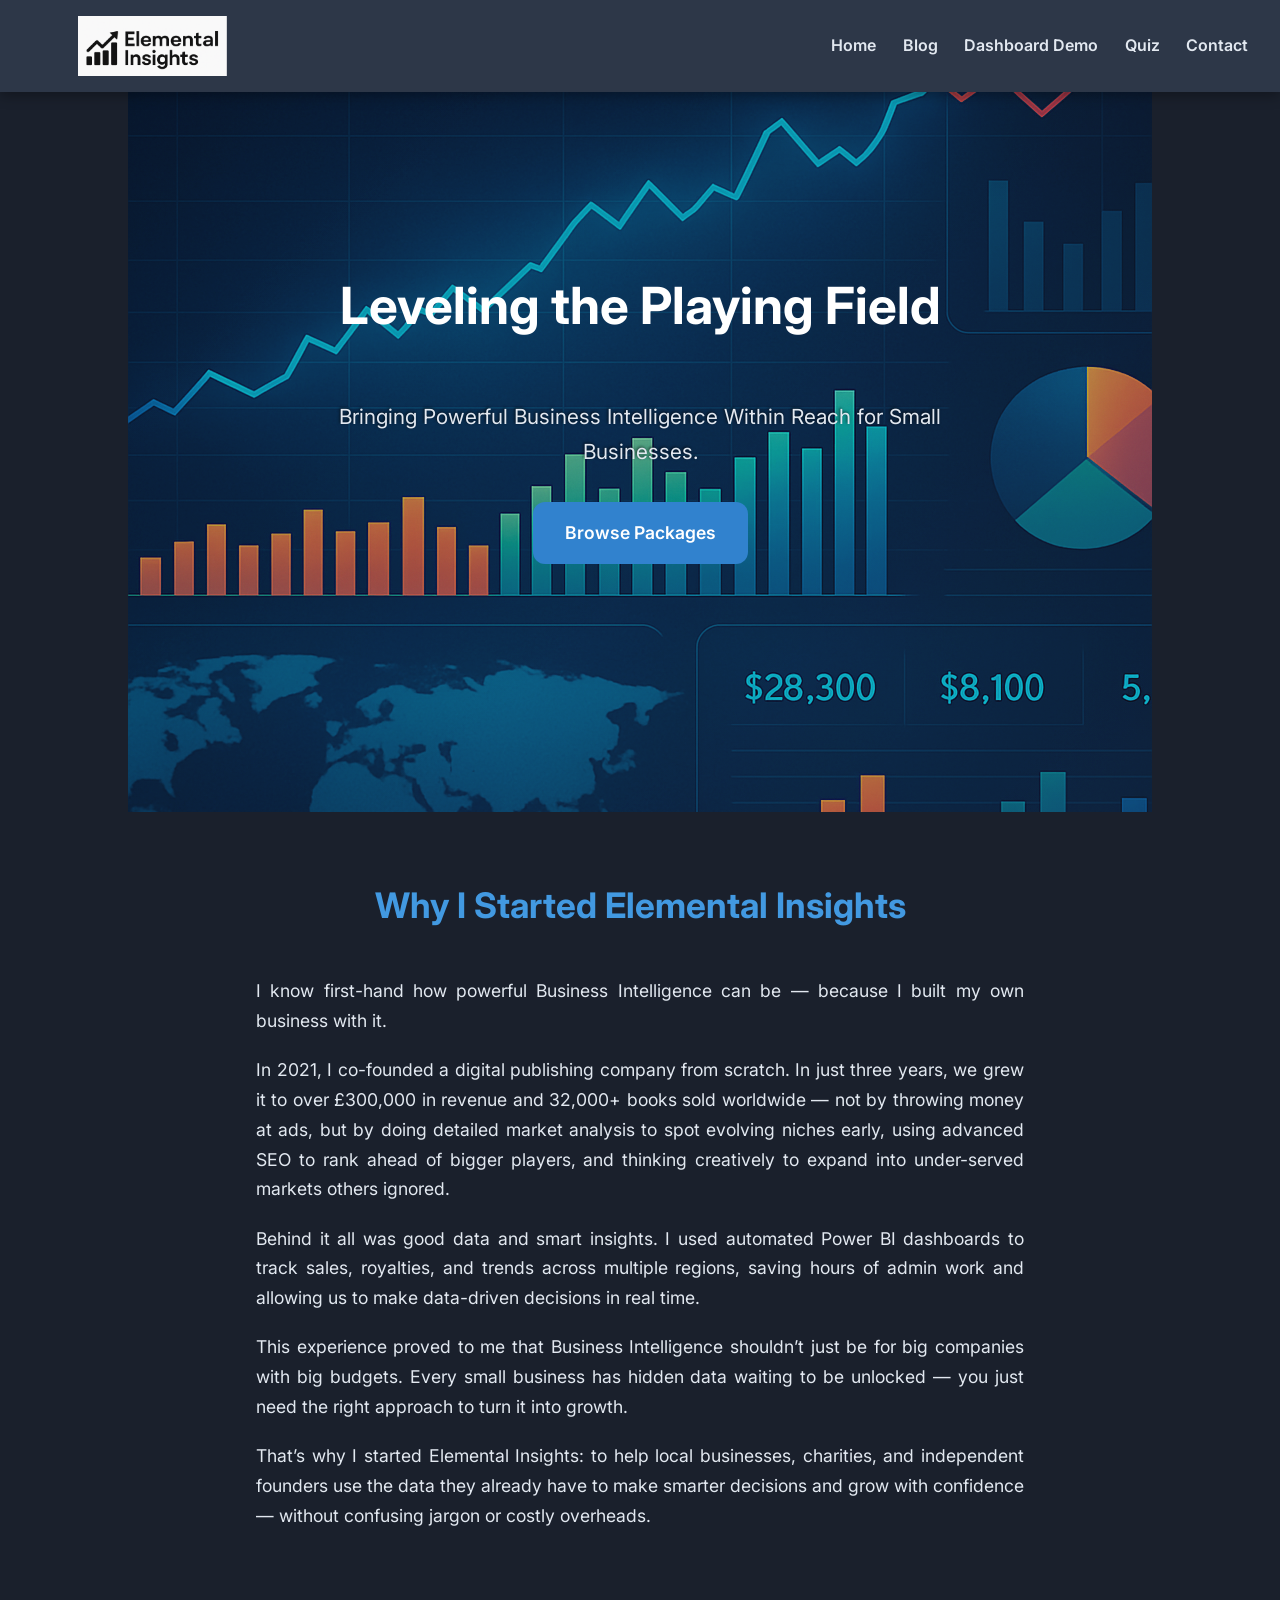
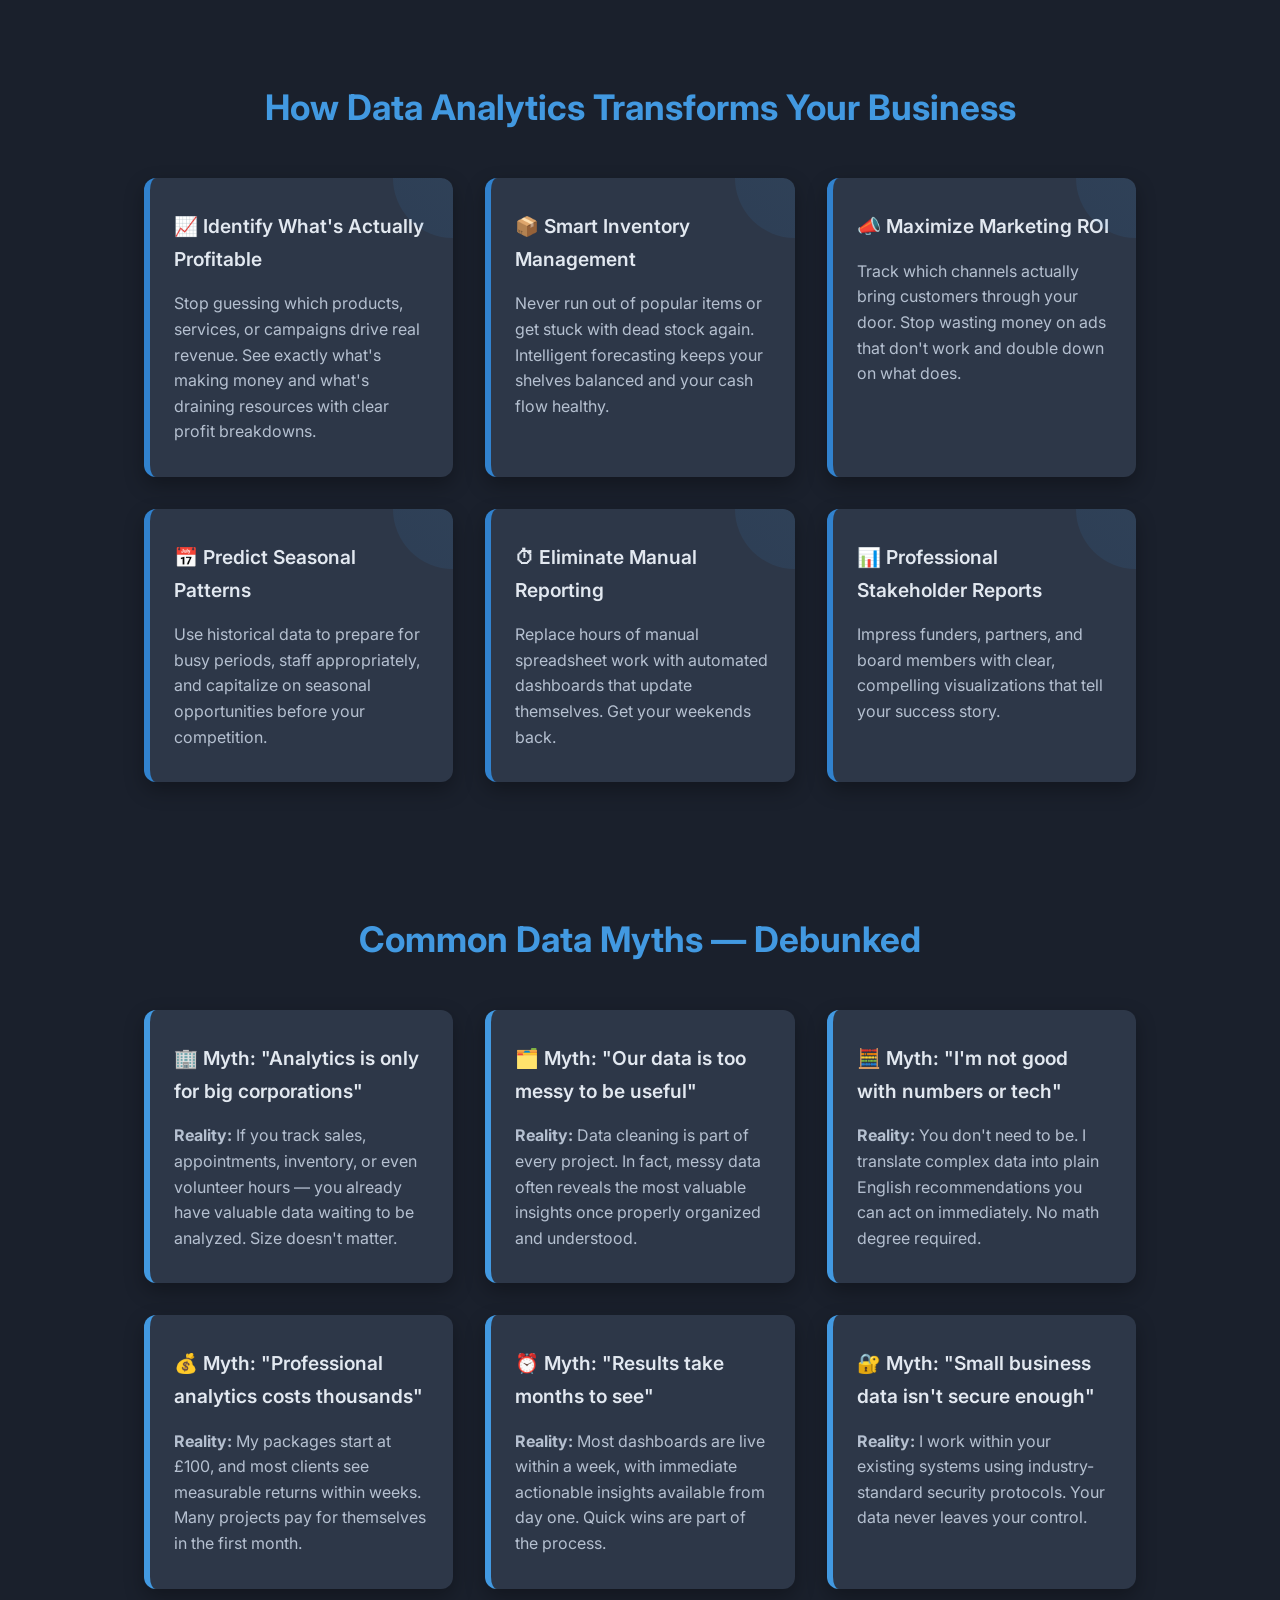
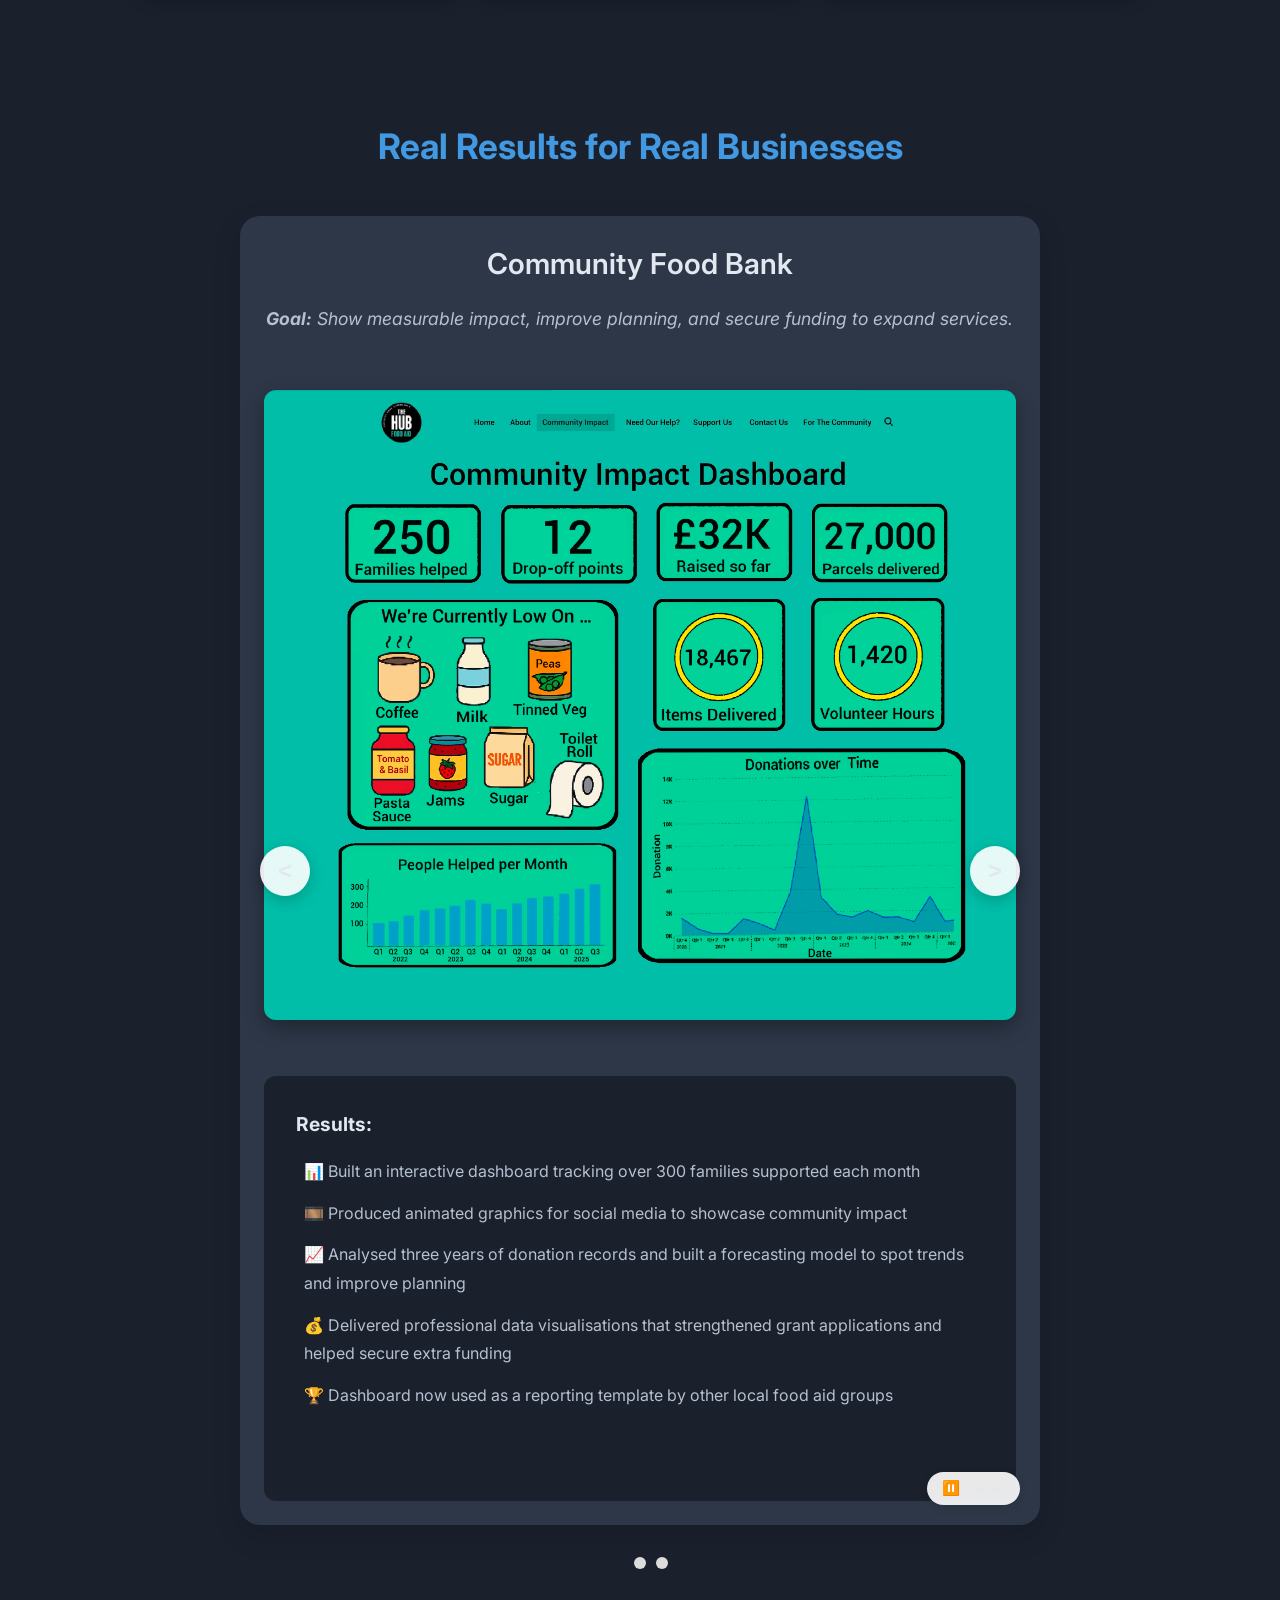
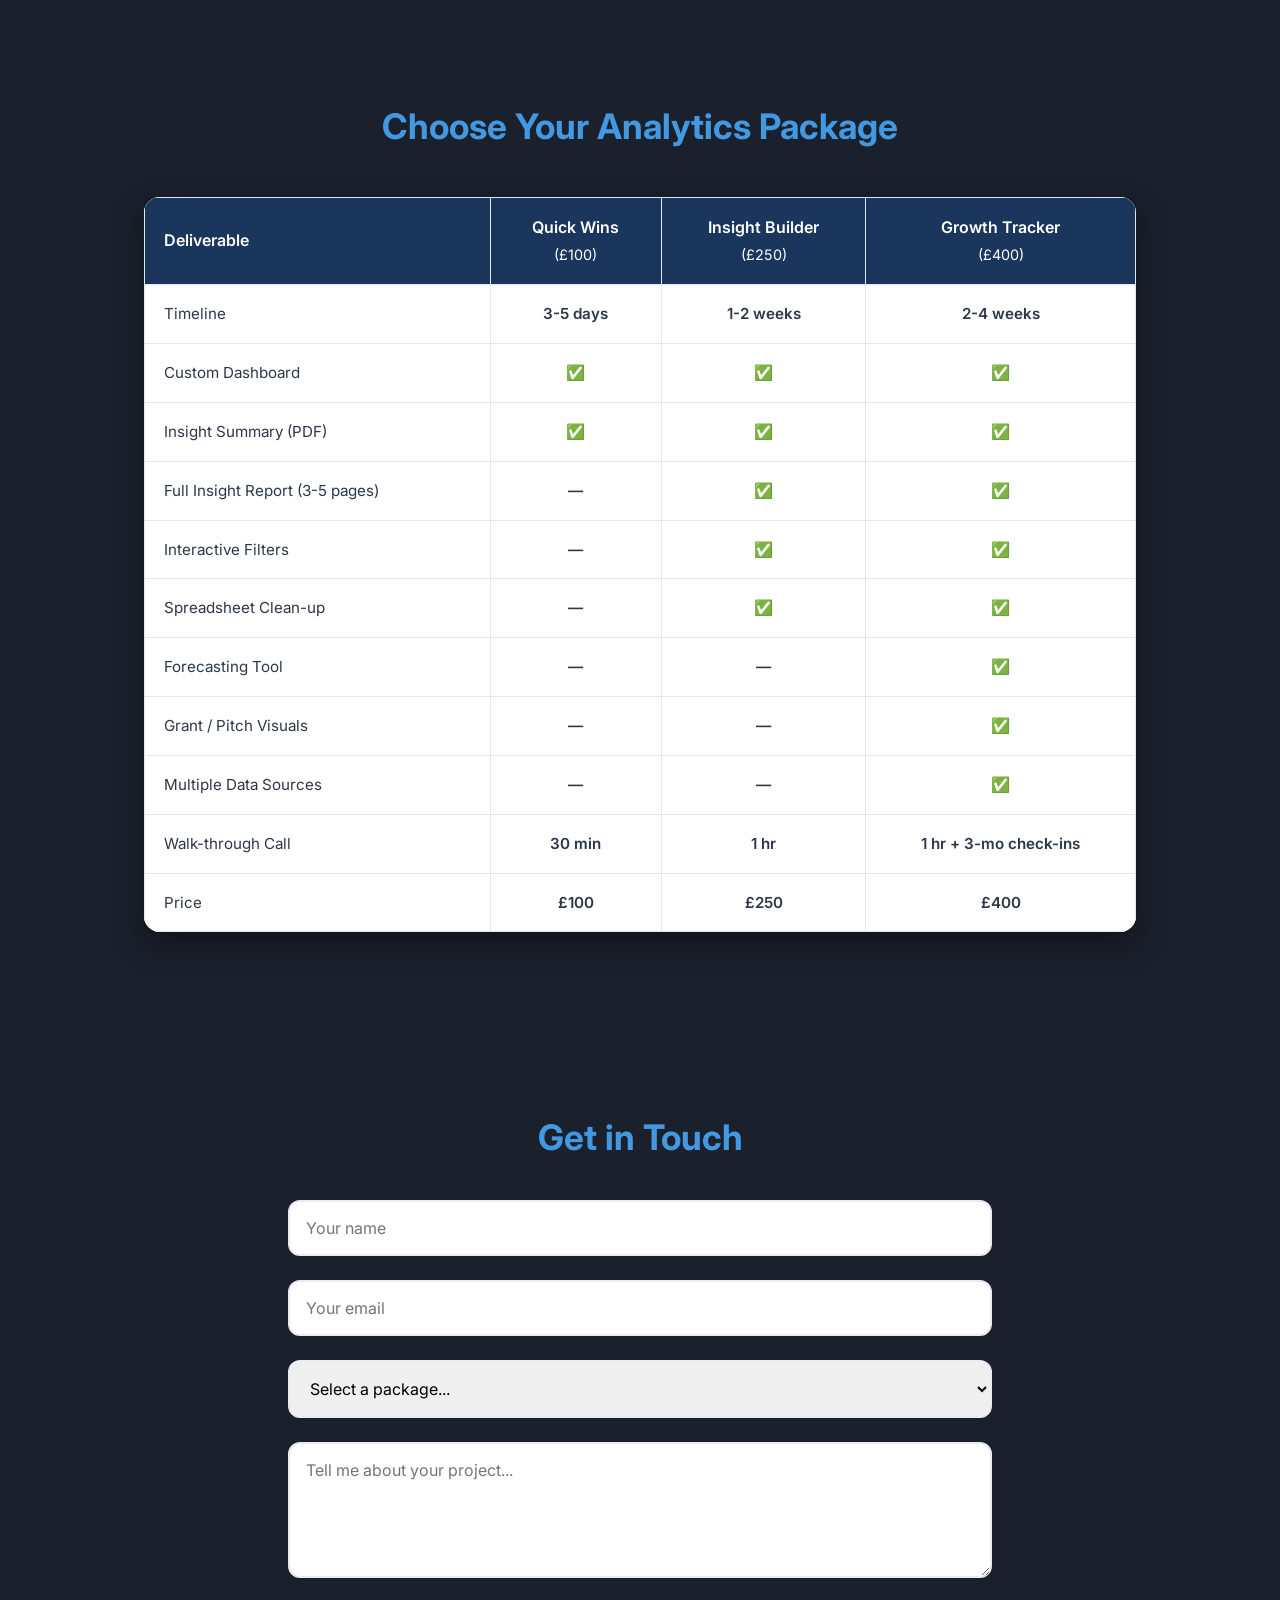
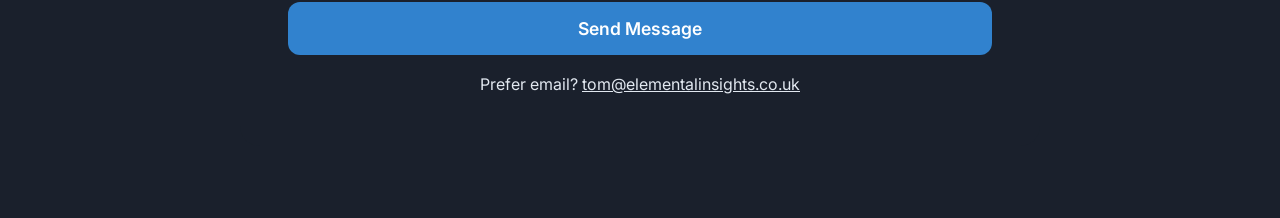
==== commit aeacc67d: "Update index.html" ====
--- a/index.html
+++ b/index.html
@@ -772,6 +772,7 @@
   <nav>
     <a href="index.html">Home</a>
     <a href="blog.html">Blog</a>
+    <a href="cafe-dashboard/">Dashboard Demo</a>
     <a href="quiz.html">Quiz</a>
     <a href="index.html#contact">Contact</a>
   </nav>
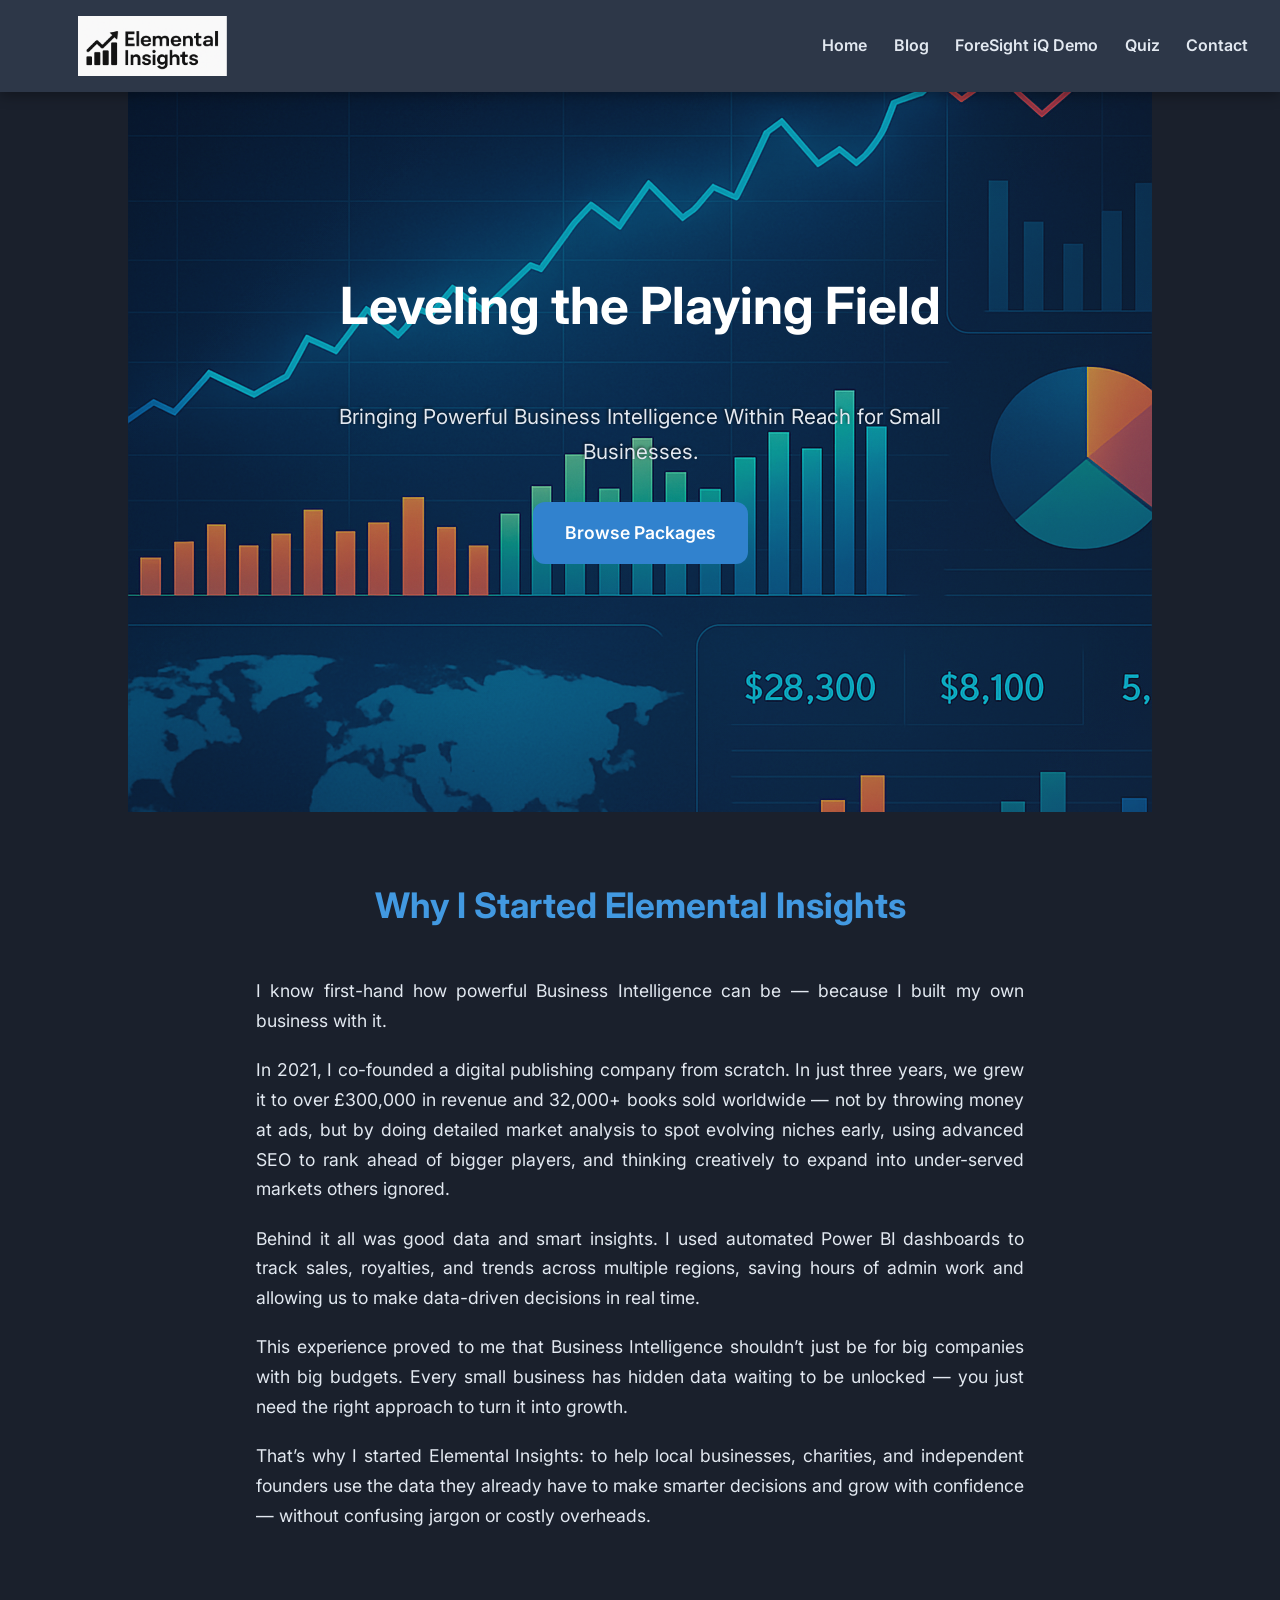
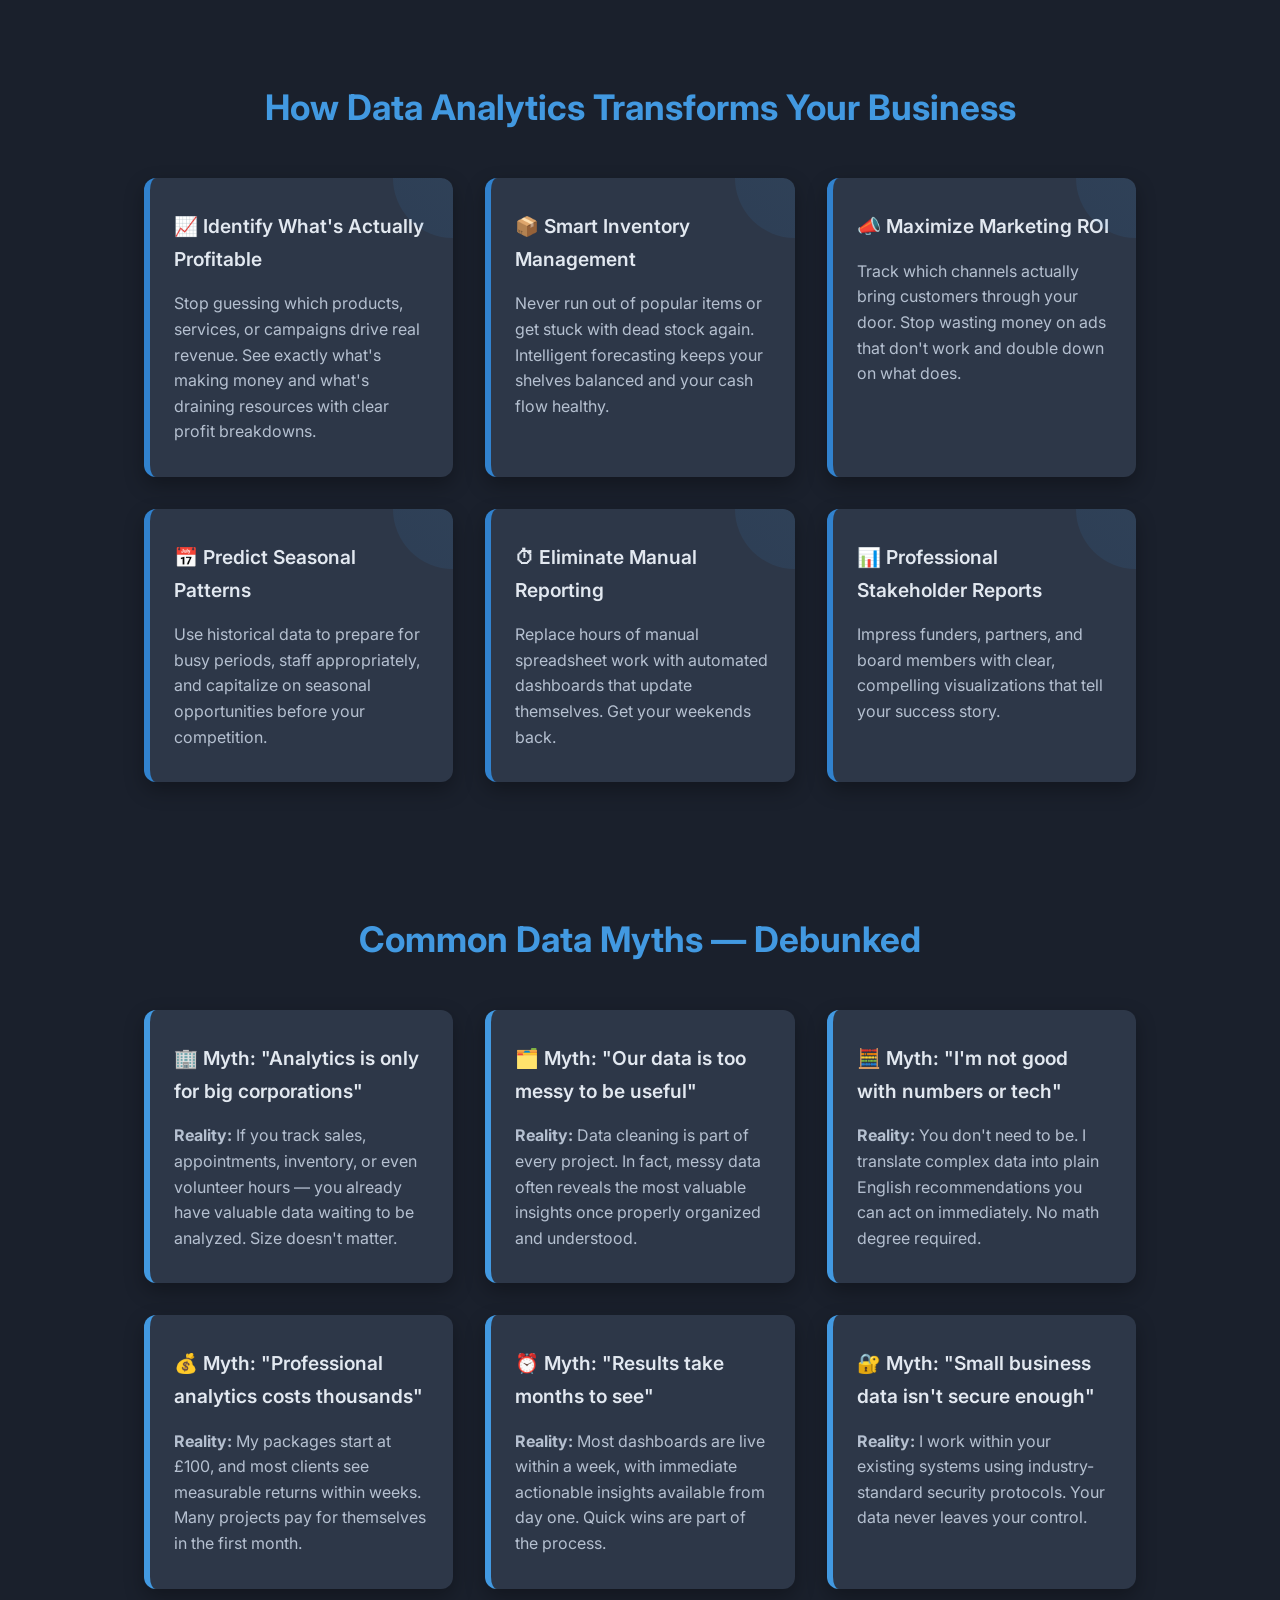
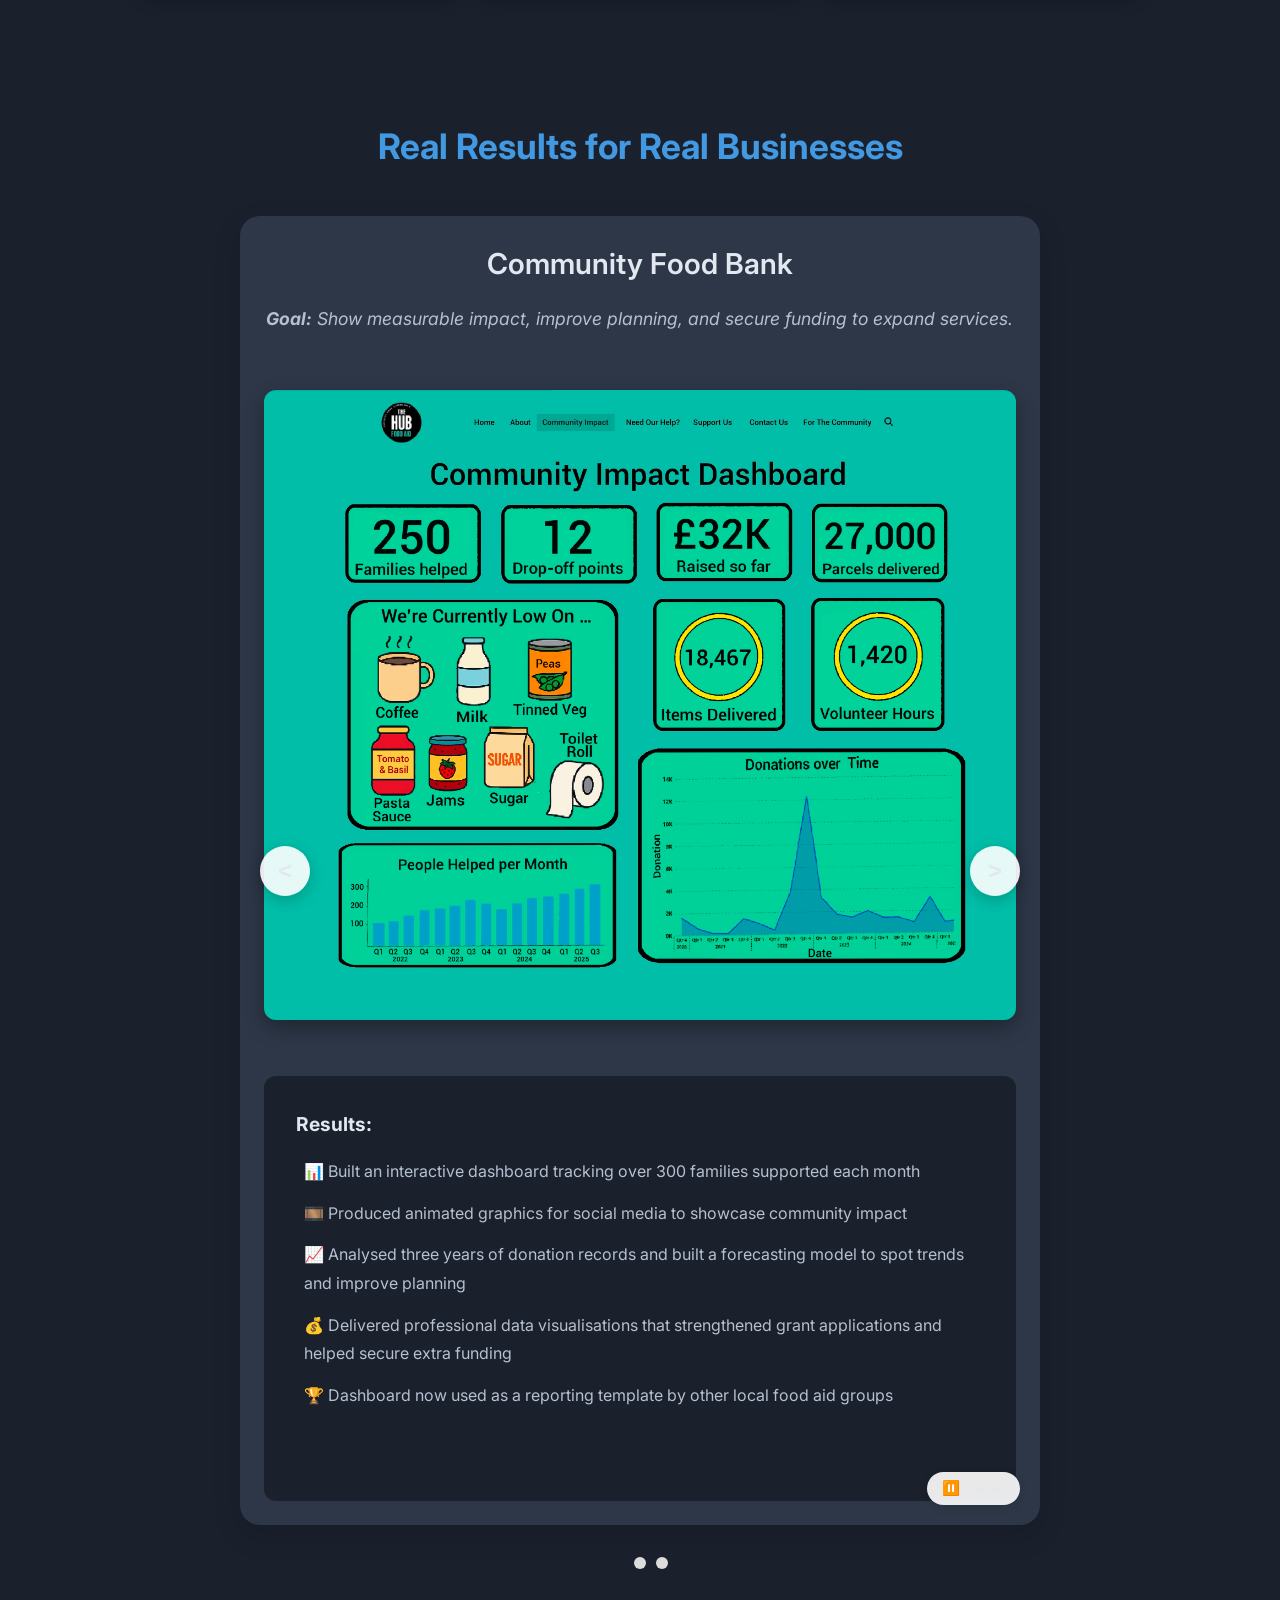
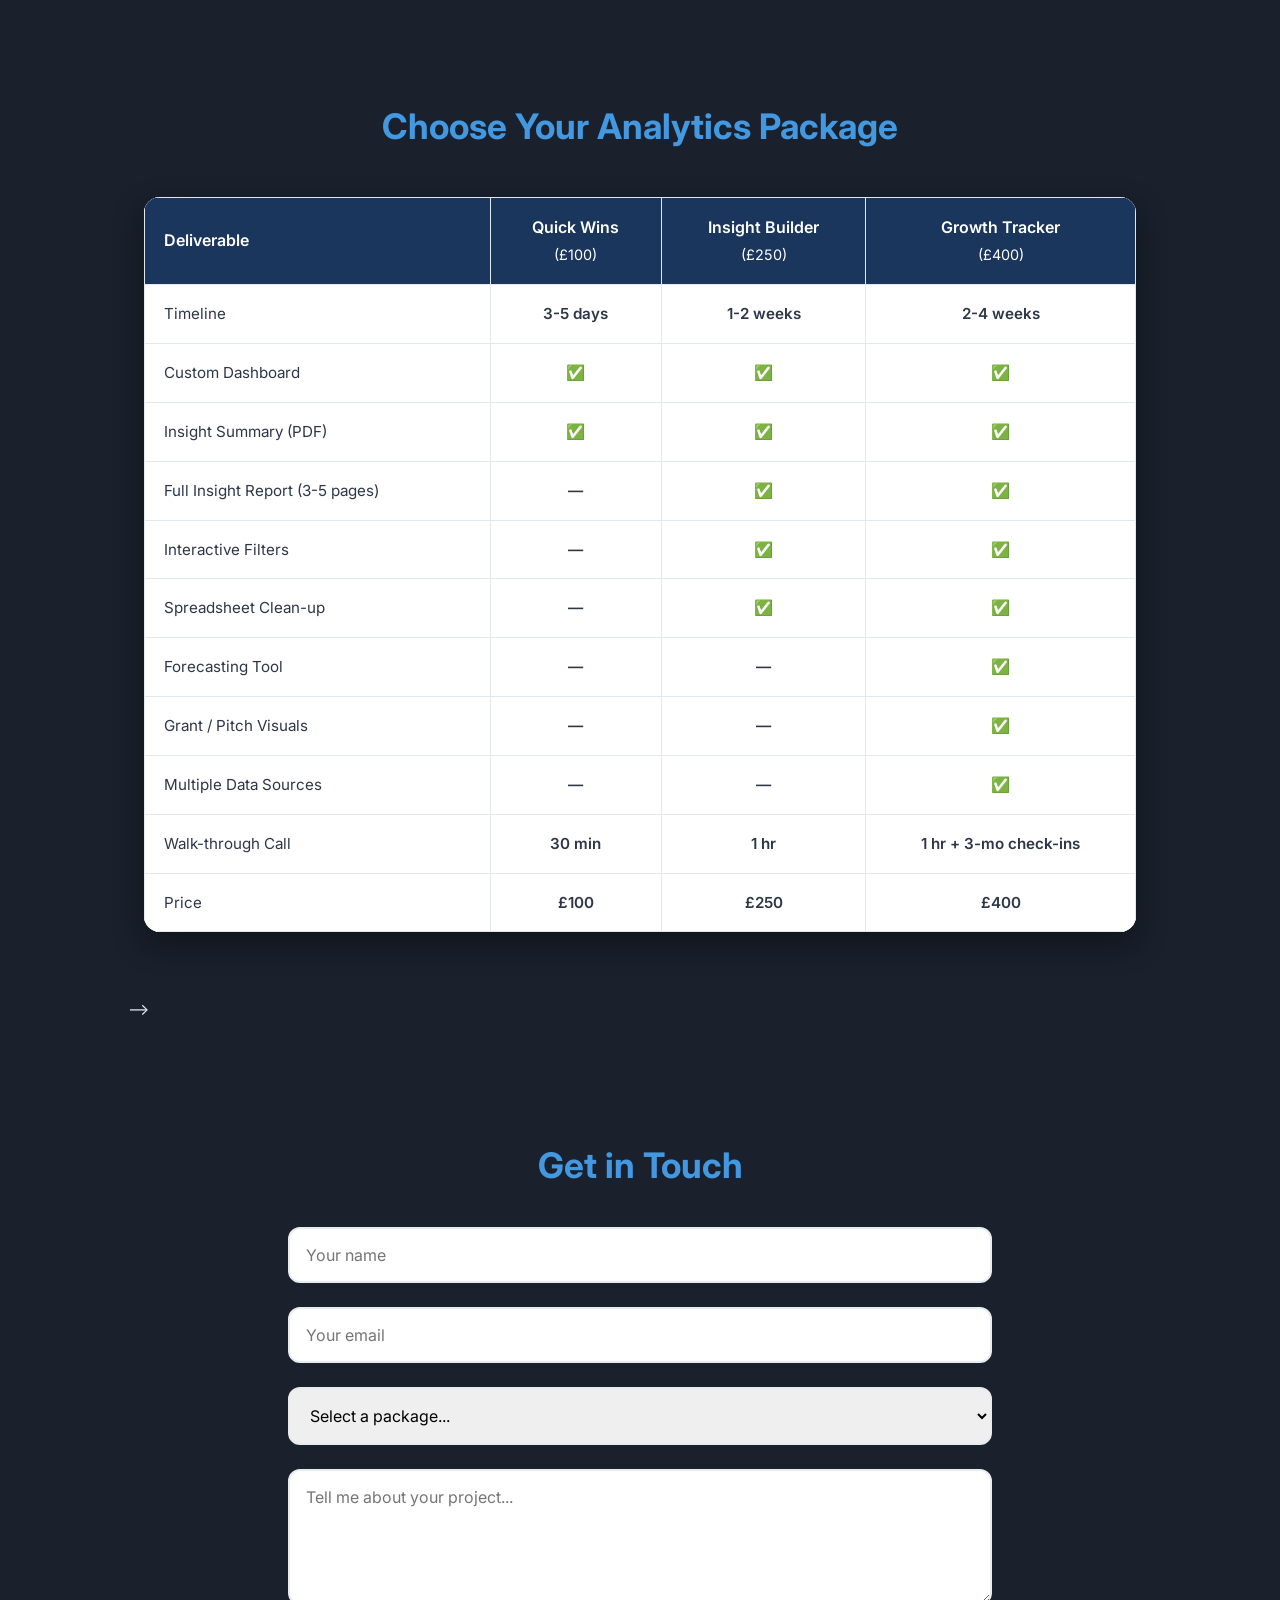
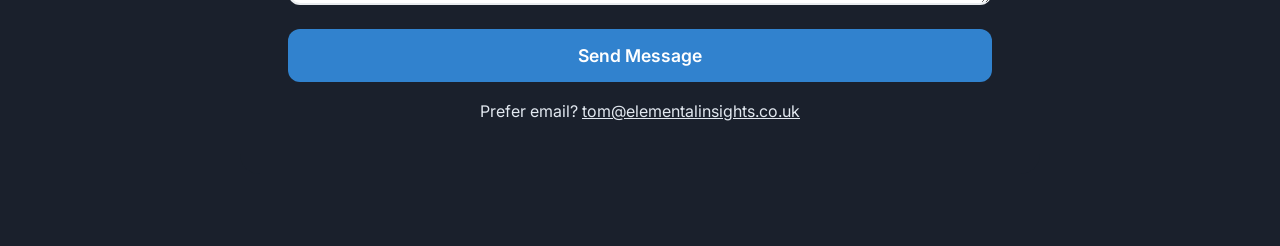
==== commit 3875c9ee: "Update index.html" ====
--- a/index.html
+++ b/index.html
@@ -772,7 +772,7 @@
   <nav>
     <a href="index.html">Home</a>
     <a href="blog.html">Blog</a>
-    <a href="cafe-dashboard/">Dashboard Demo</a>
+    <a href="cafe-dashboard/">ForeSight iQ Demo </a>
     <a href="quiz.html">Quiz</a>
     <a href="index.html#contact">Contact</a>
   </nav>
@@ -1058,7 +1058,7 @@
     }
 });
     </script>
-
+<!-- REMOVED FOR NOW
    <!-- PACKAGES -->
     <section id="packages">
         <h2 class="section-heading">Choose Your Analytics Package</h2>
@@ -1145,7 +1145,7 @@
             </table>
         </div>
     </section>
-   
+-->
        <!-- CONTACT -->
     <section id="contact">
         <h2 class="section-heading">Get in Touch</h2>
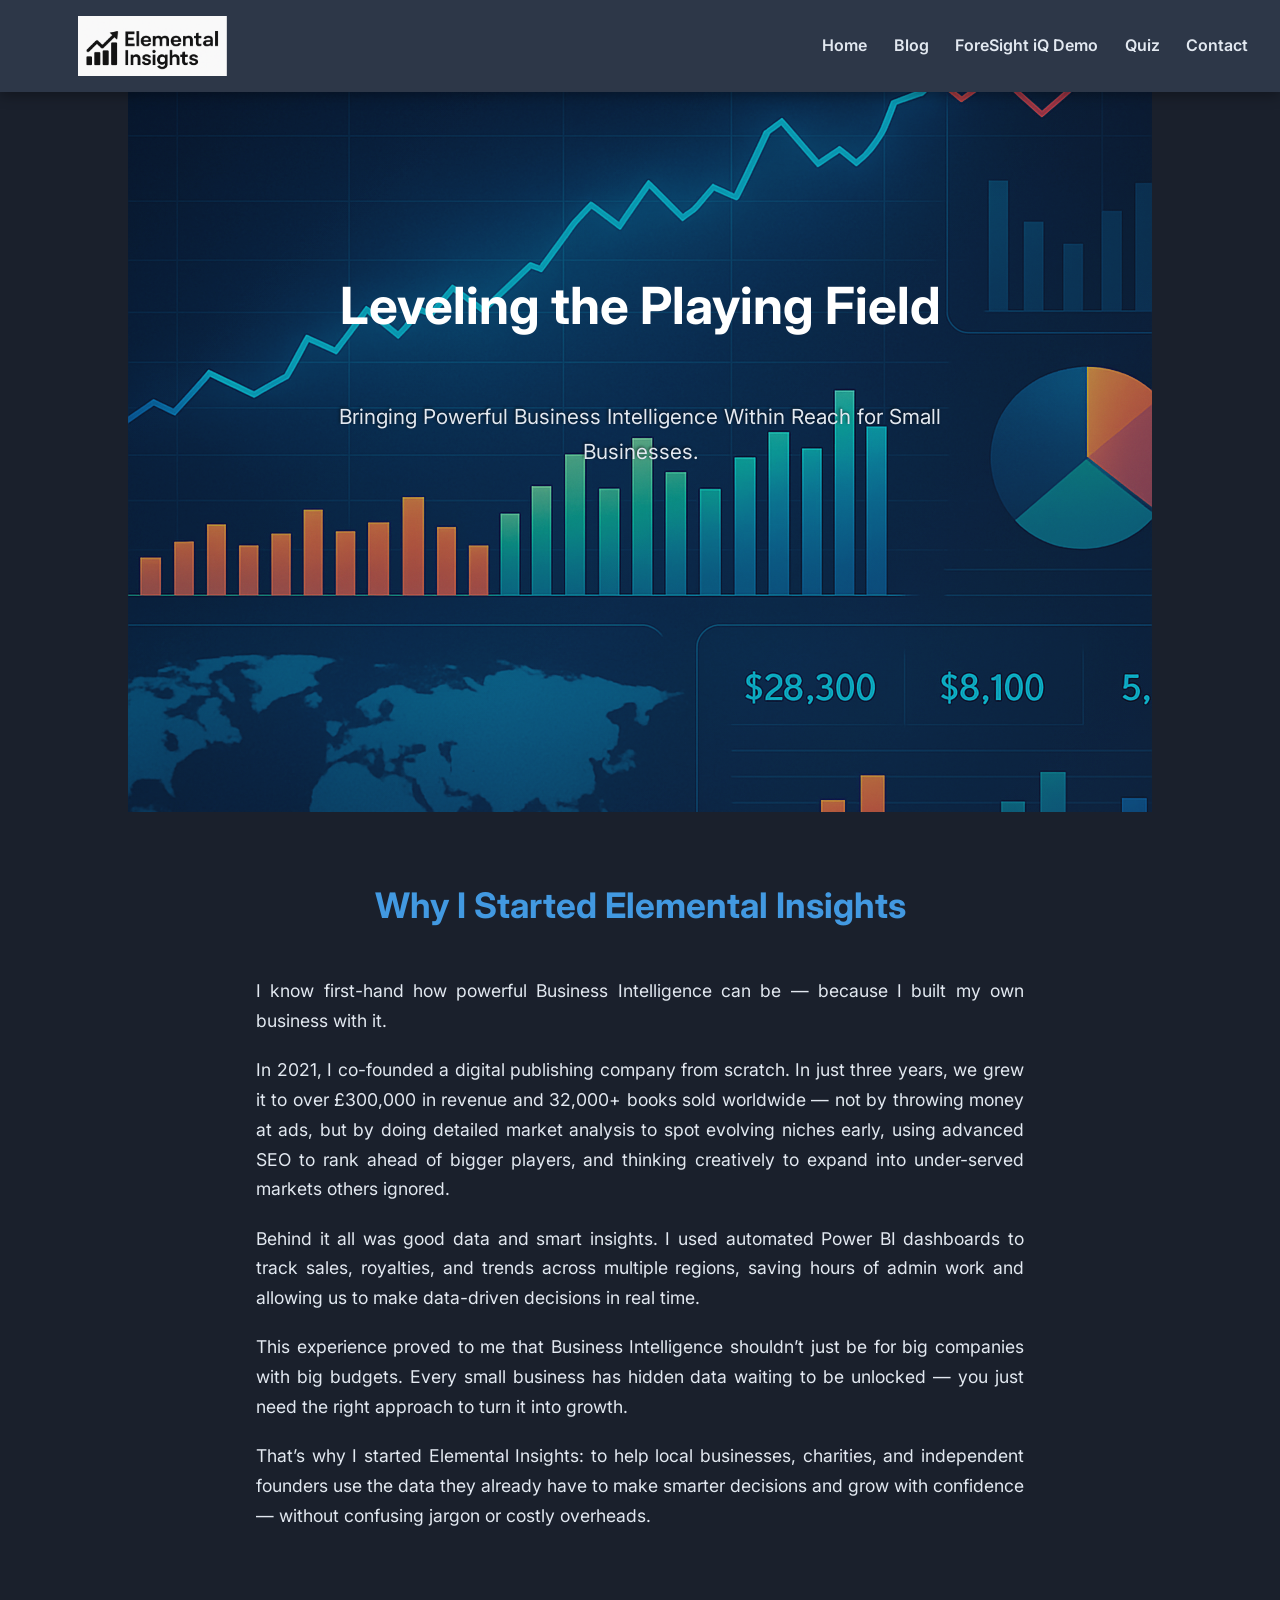
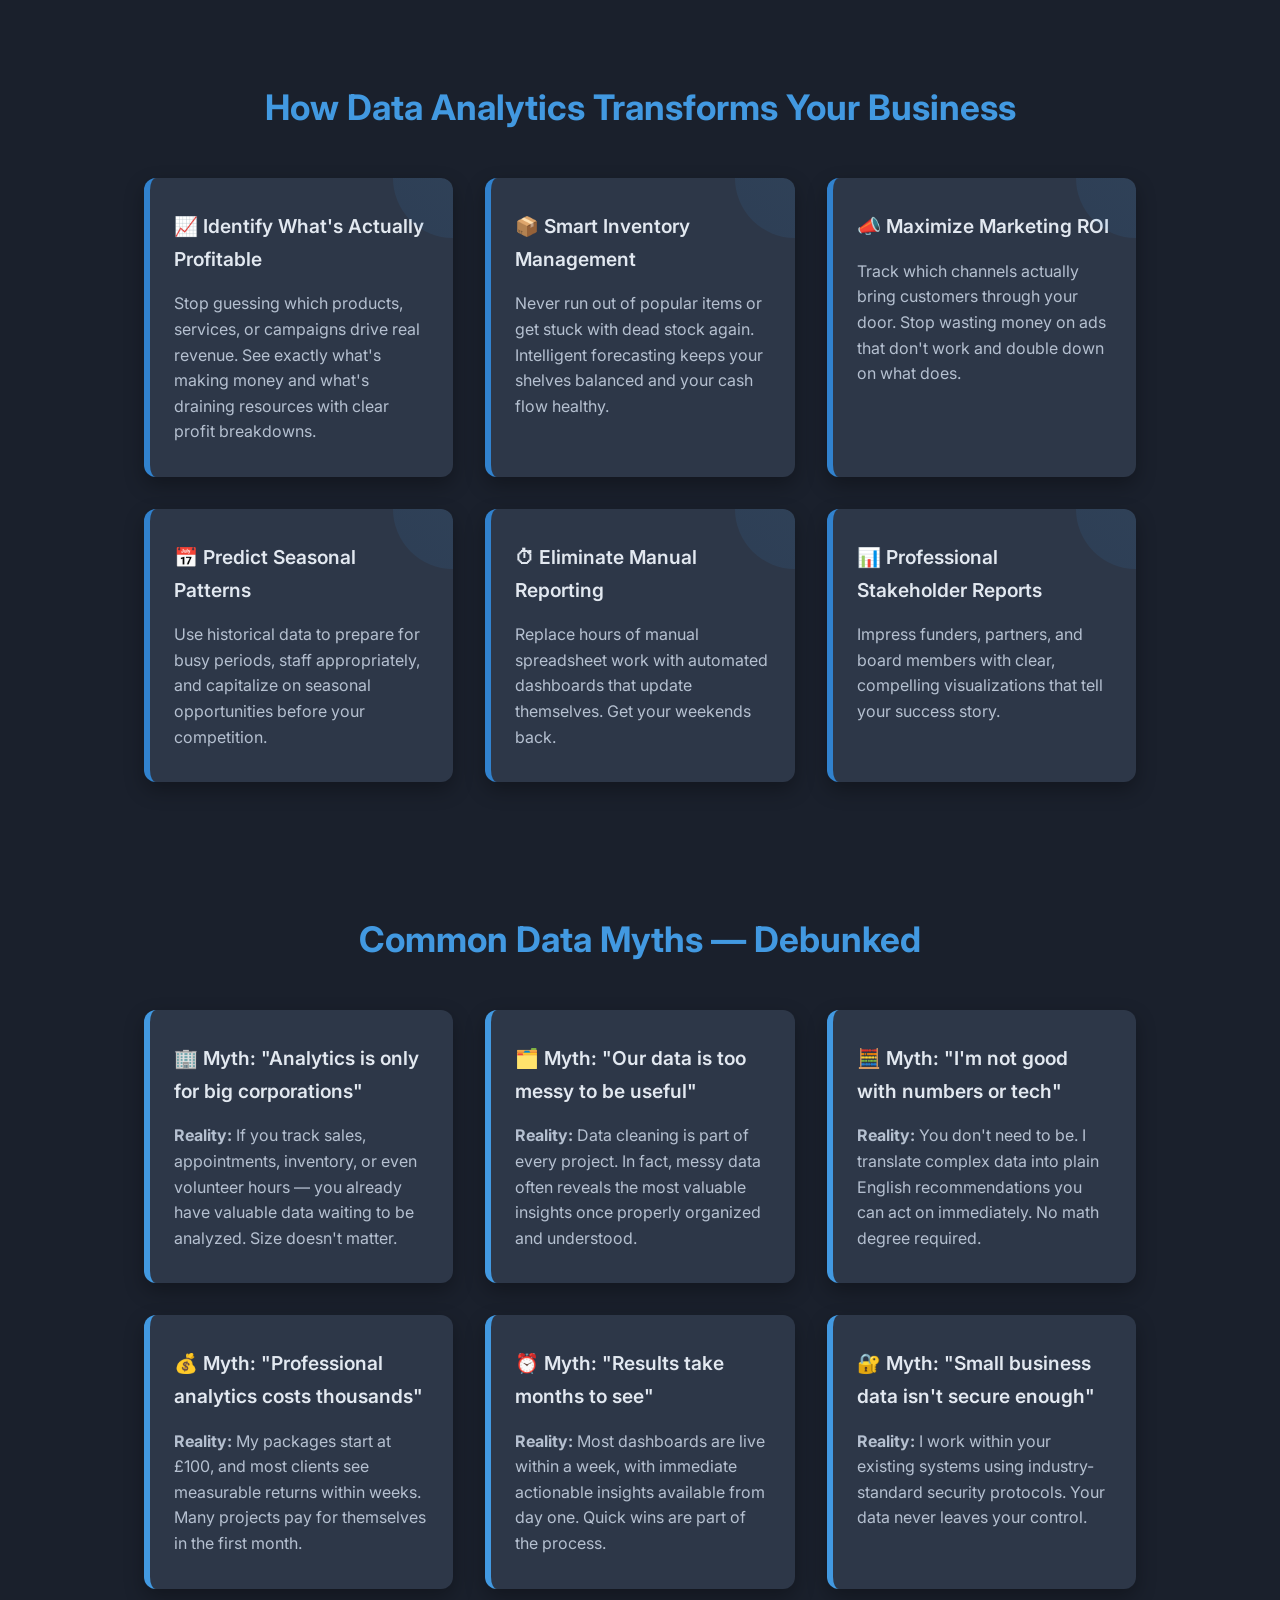
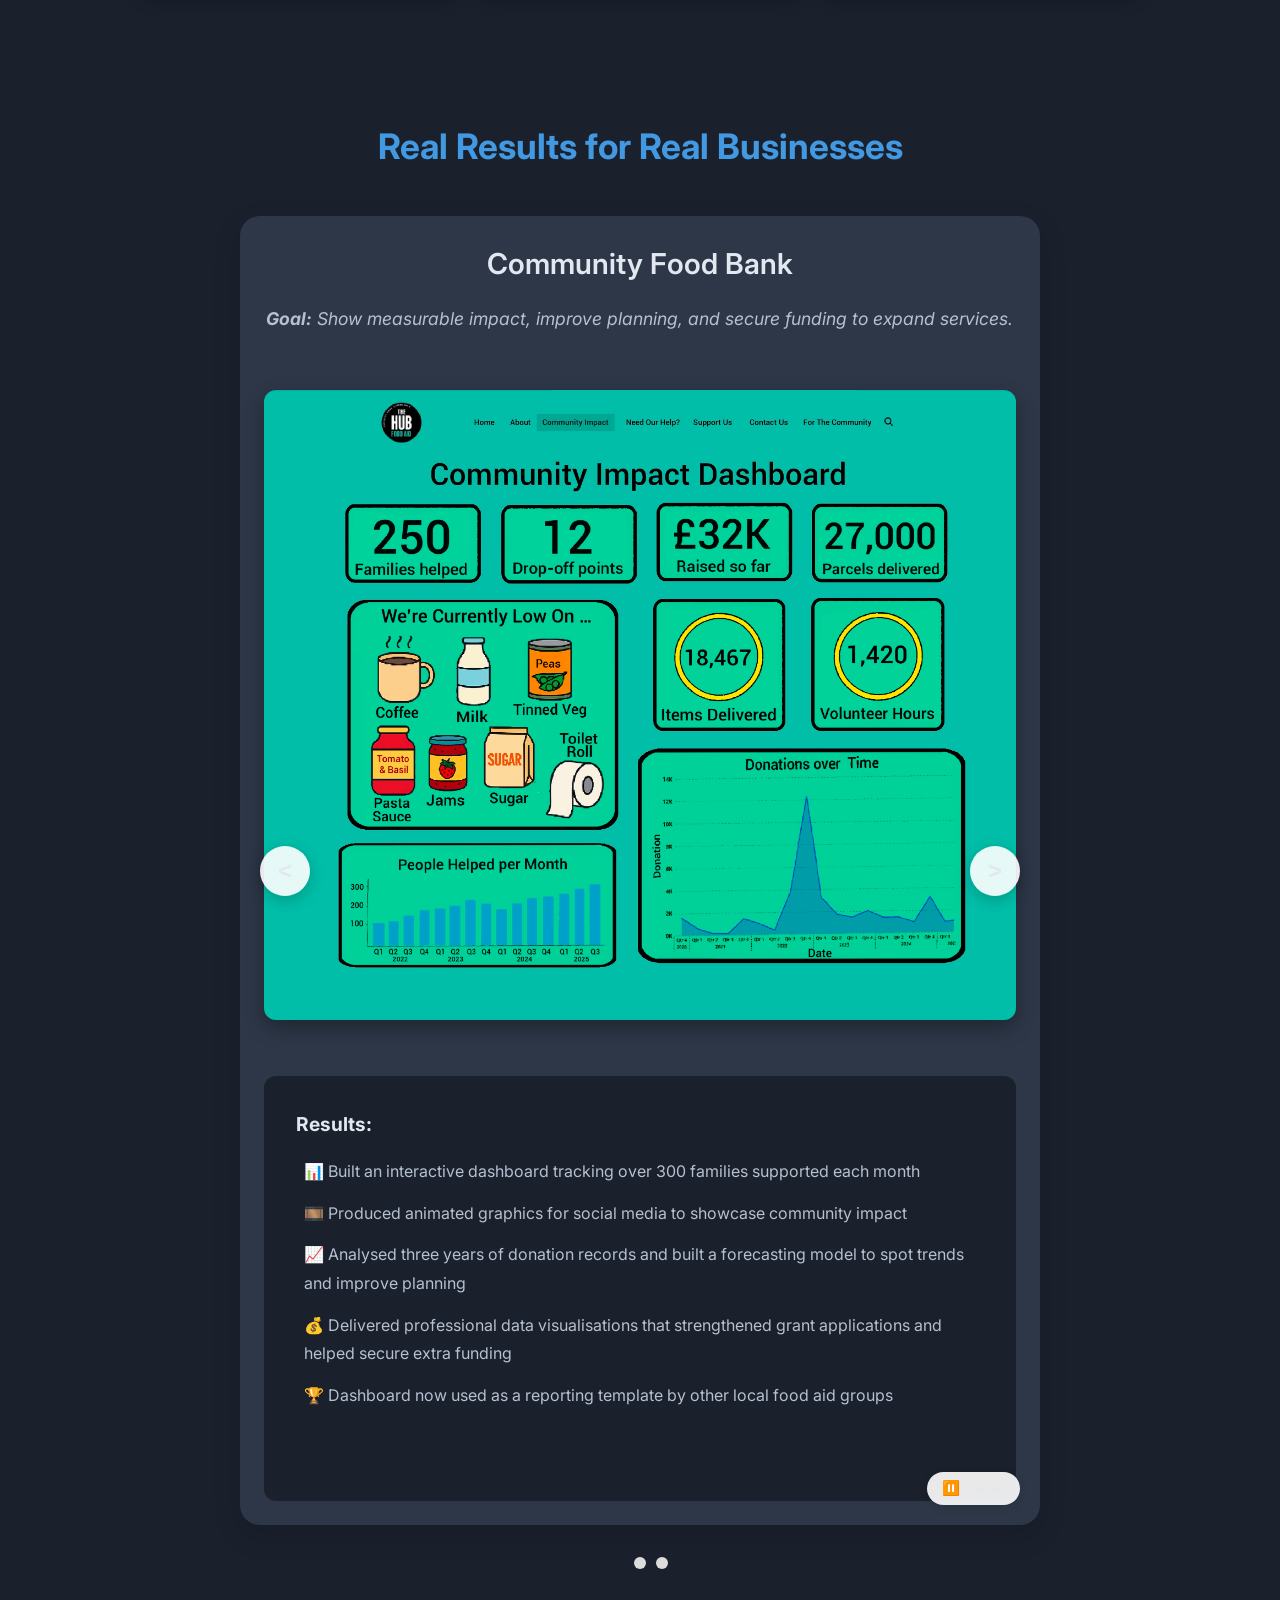
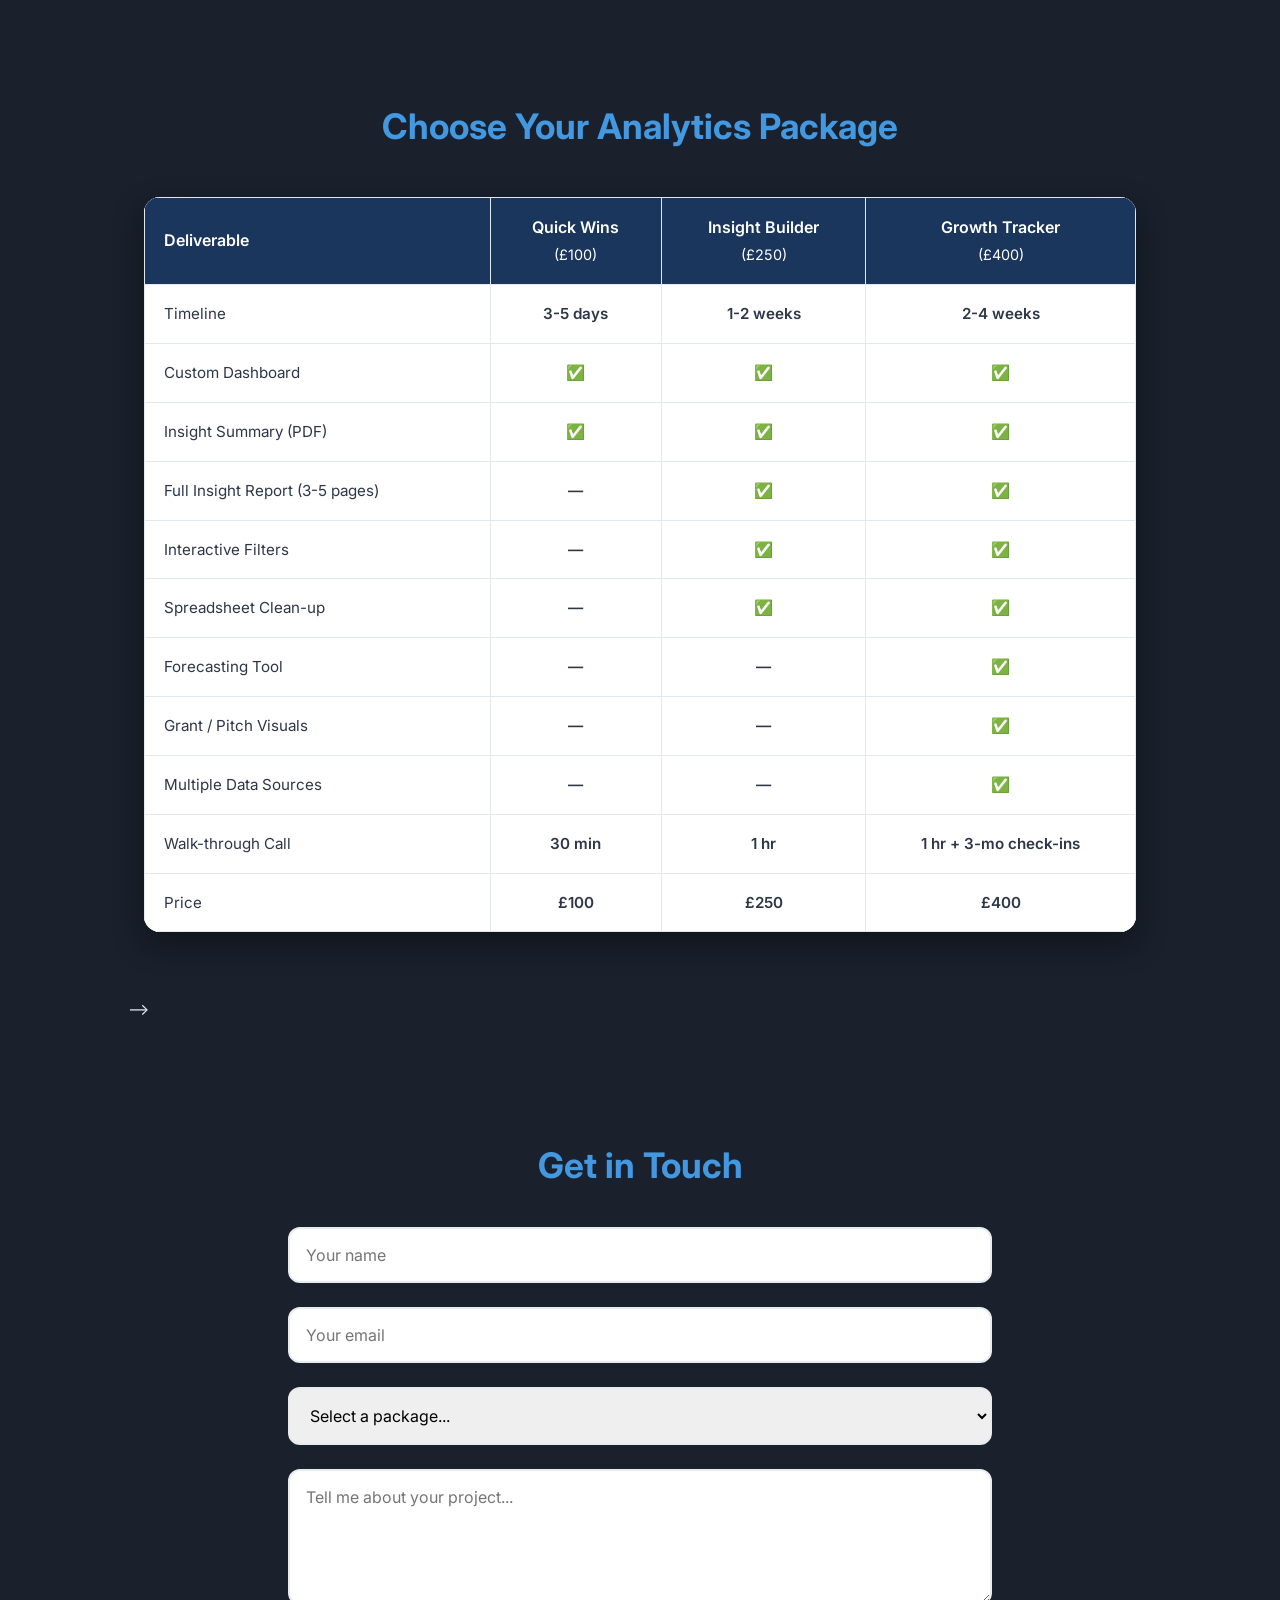
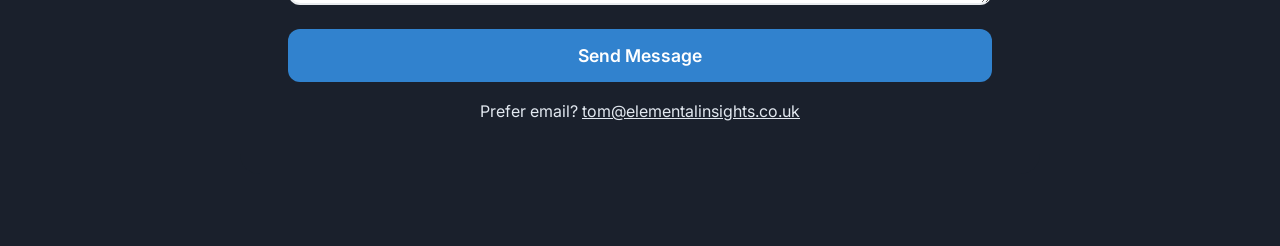
==== commit 2549cb71: "Update index.html" ====
--- a/index.html
+++ b/index.html
@@ -784,7 +784,7 @@
       <h1>Leveling the Playing Field</h1>
       <p>Bringing Powerful Business Intelligence Within Reach for Small Businesses.</p>
       <div style="display: flex; gap: 1rem; flex-wrap: wrap; justify-content: center; margin-top: 2rem;">
-        <a href="#packages" class="btn btn-secondary">Browse Packages</a>
+       <!-- <a href="#packages" class="btn btn-secondary">Browse Packages</a> -->
       </div>
     </div>
   </section>
